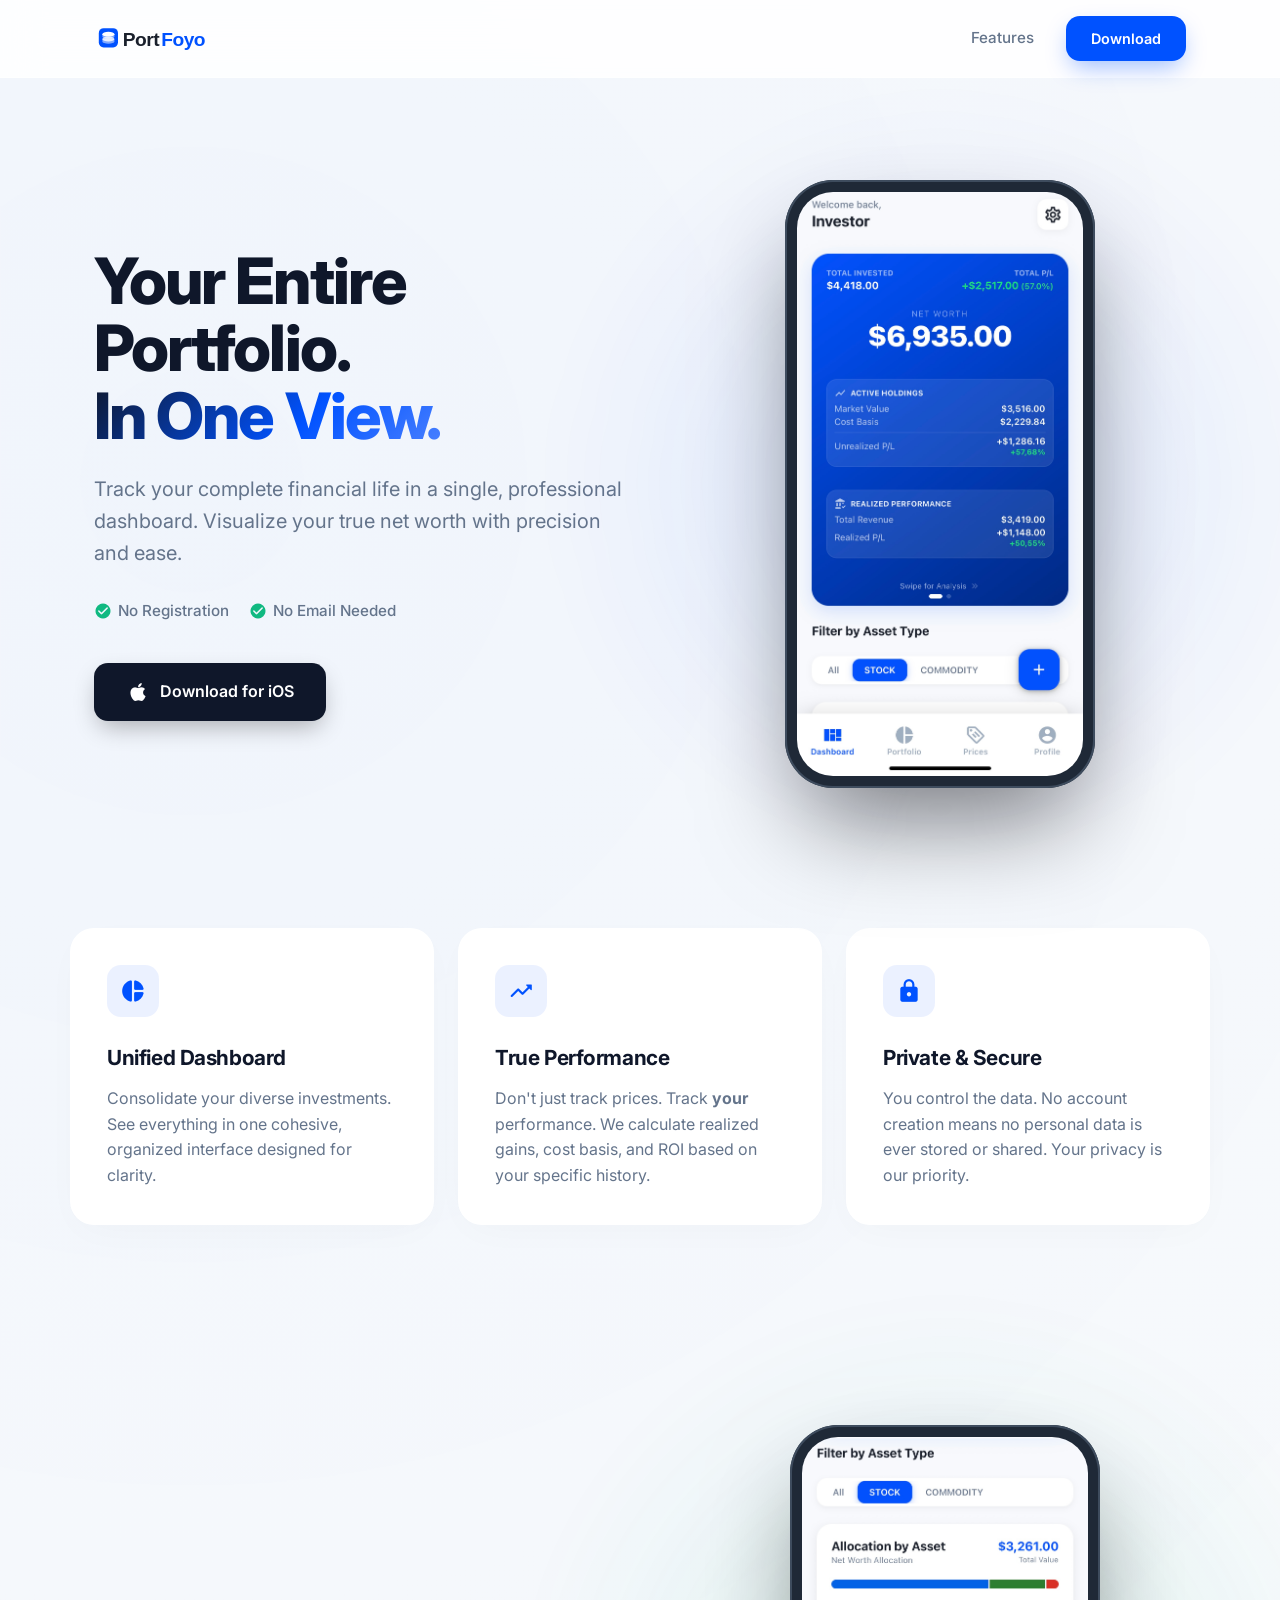
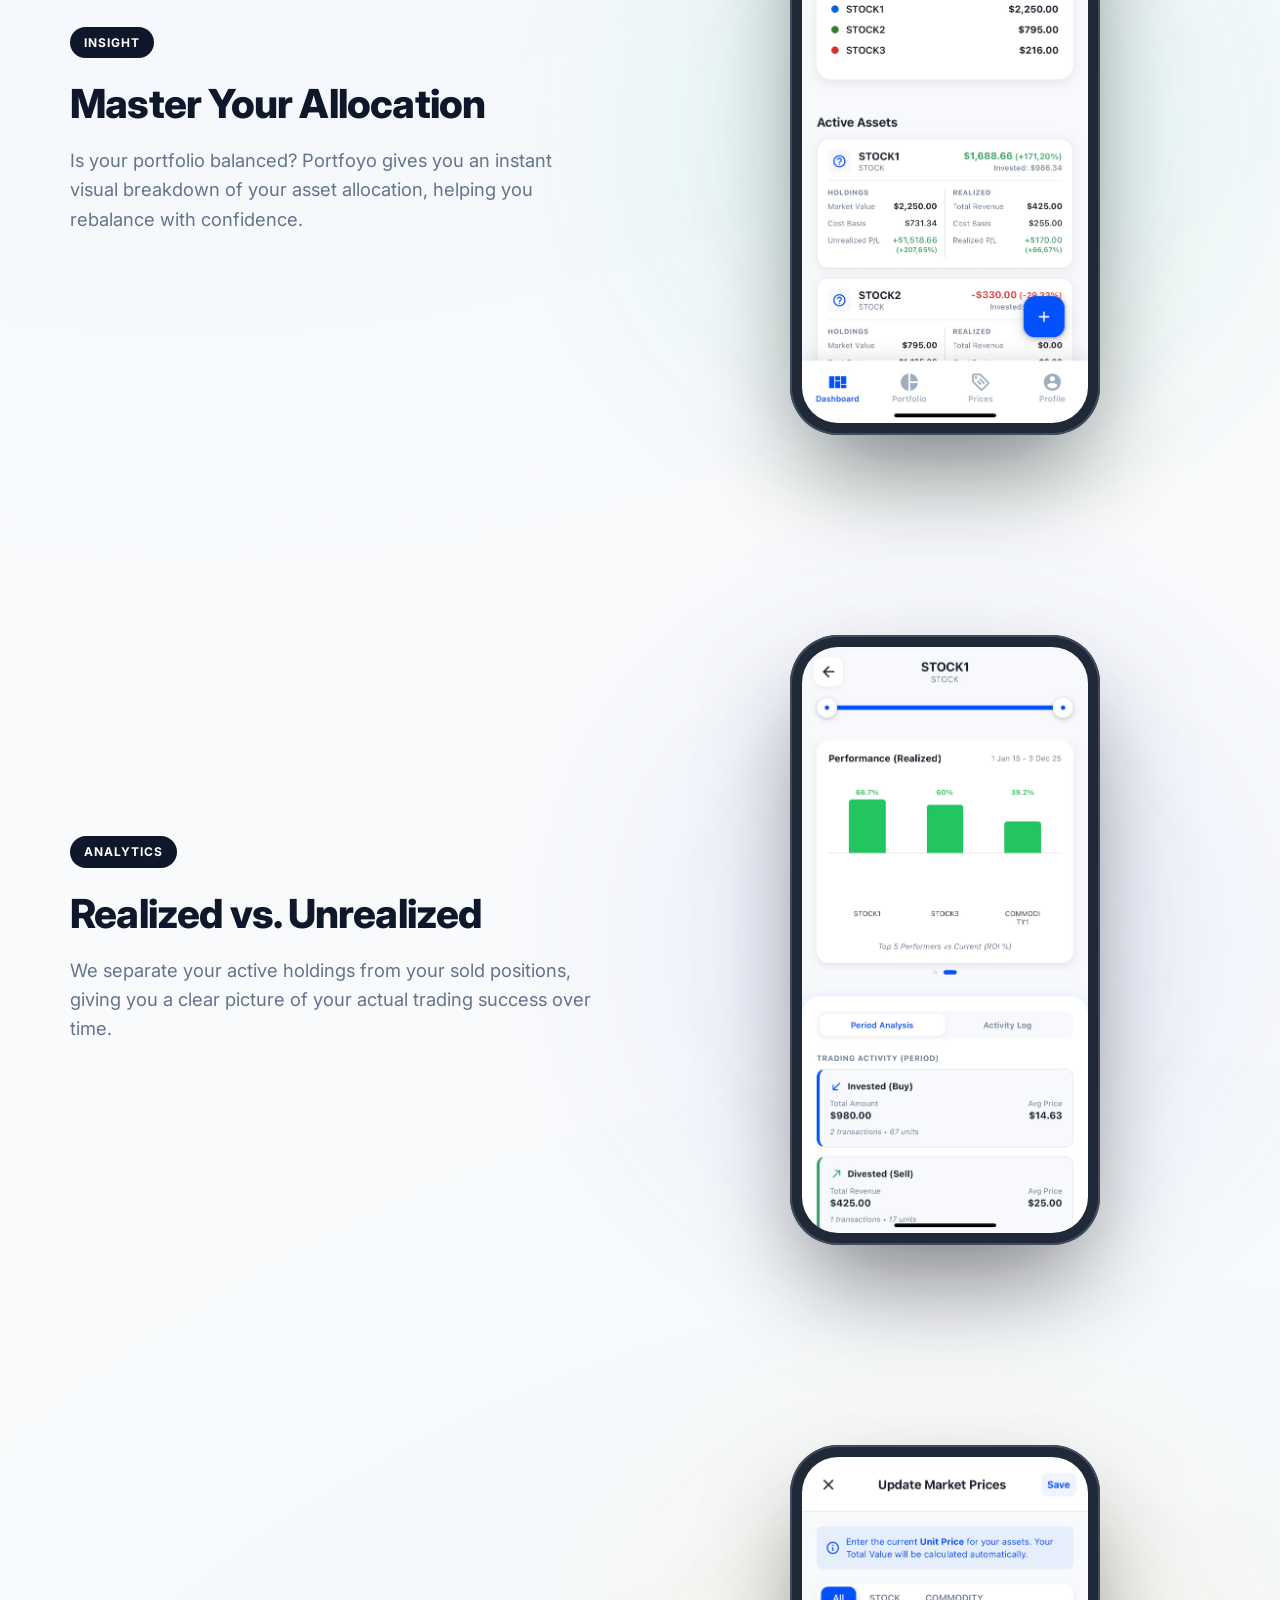
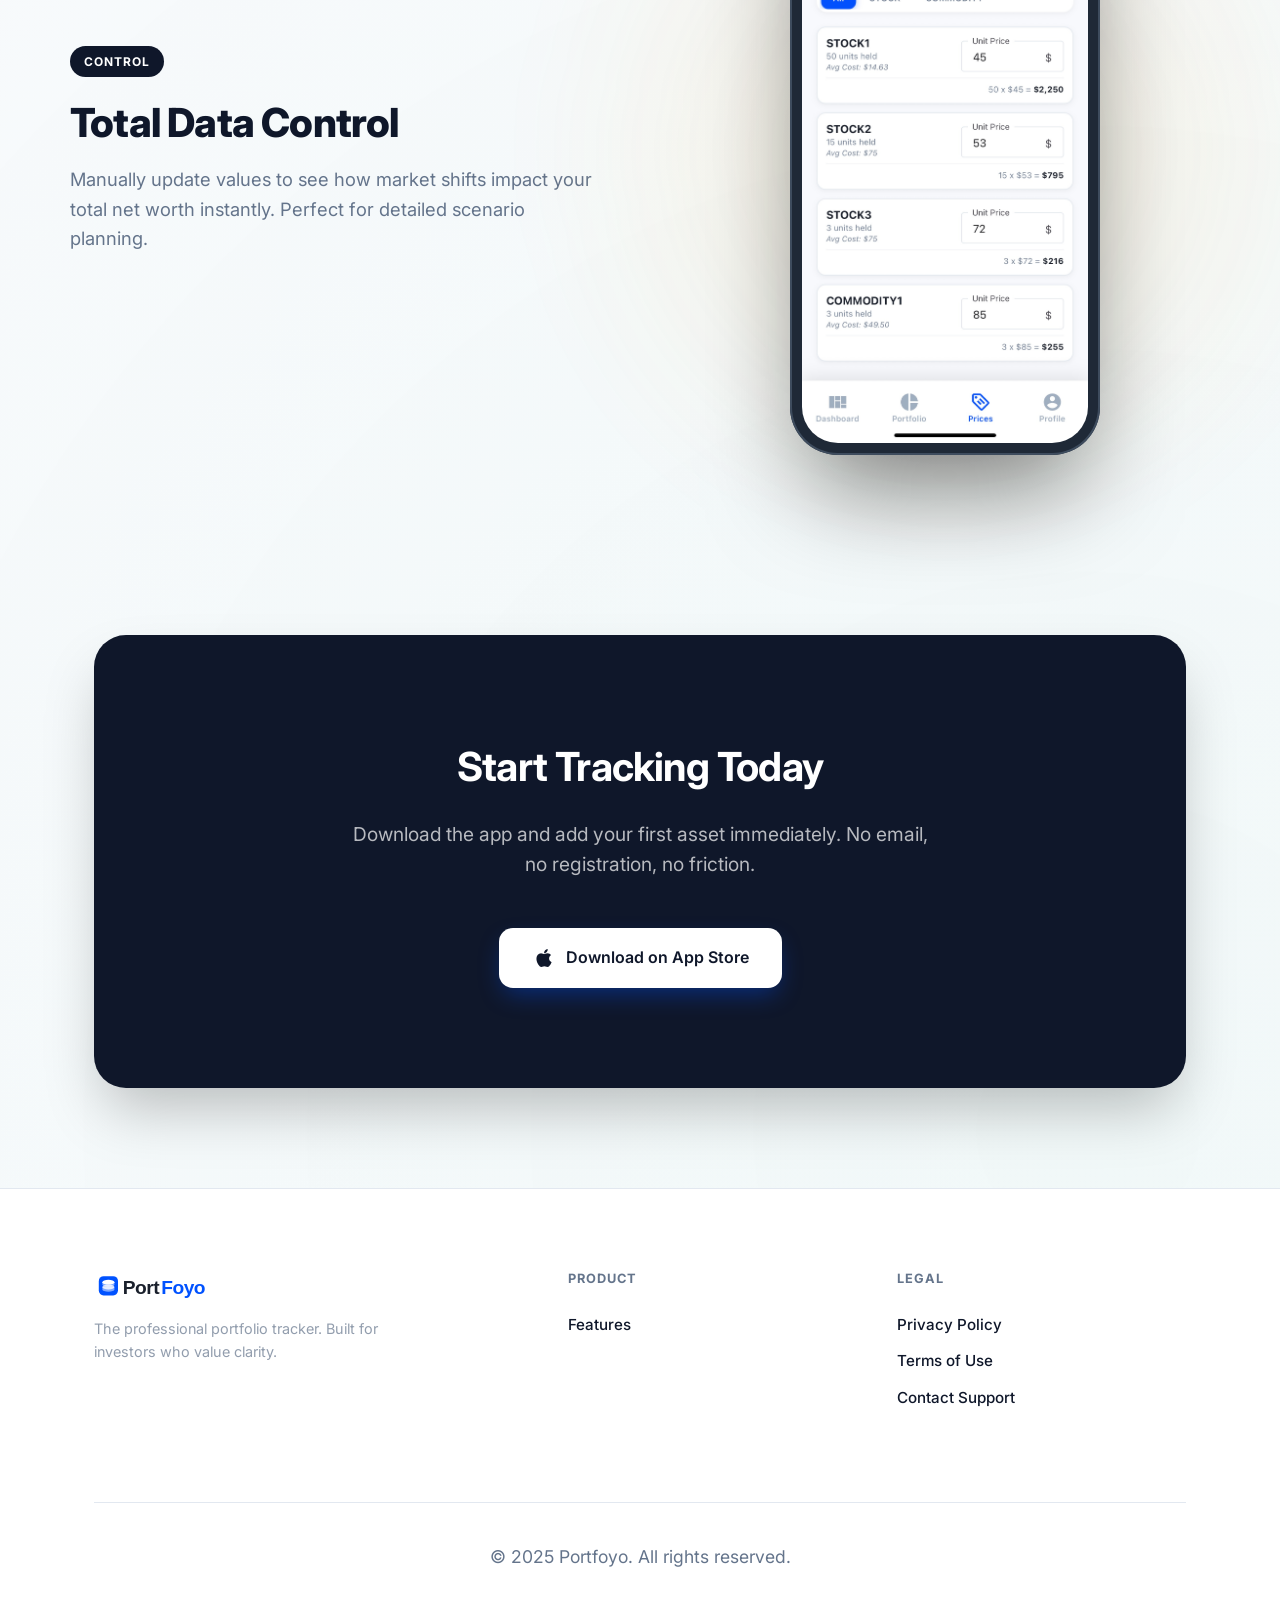
==== index.html @ 6d6cb45c "name changed" ====
<!DOCTYPE html>
<html lang="en">
<head>
    <meta charset="UTF-8">
    <meta name="viewport" content="width=device-width, initial-scale=1.0">
    <title>Portfoyo - Professional Portfolio Tracker</title>
    <meta name="description" content="Track your net worth, realized gains, and asset allocation. The professional manual tracker for investors who want total control.">
    
    <meta property="og:title" content="Portfoyo" />
    <meta property="og:image" content="assets/dashboard.jpg" />
    <link rel="icon" type="image/png" href="assets/favicon.png">

    <link rel="preconnect" href="https://fonts.googleapis.com">
    <link rel="preconnect" href="https://fonts.gstatic.com" crossorigin>
    <link href="https://fonts.googleapis.com/css2?family=Inter:wght@400;500;600;700;800&display=swap" rel="stylesheet">
    <link href="https://fonts.googleapis.com/icon?family=Material+Icons+Round" rel="stylesheet">

    <link href="https://unpkg.com/aos@2.3.1/dist/aos.css" rel="stylesheet">

    <style>
        :root {
            --primary: #0052FF;
            --primary-light: #4c82ff;
            --primary-dark: #003BB5;
            --bg: #F8FAFC;
            --text: #0F172A;
            --text-light: #64748B;
            --border: #E2E8F0;
            --bezel: #1F2937;
            --glass: rgba(255, 255, 255, 0.7);
        }

        * { margin: 0; padding: 0; box-sizing: border-box; }
        html { scroll-behavior: smooth; }
        
        body {
            font-family: 'Inter', sans-serif;
            background-color: var(--bg);
            background-image: 
                radial-gradient(circle at 15% 10%, rgba(0, 82, 255, 0.03) 0%, transparent 40%),
                radial-gradient(circle at 85% 90%, rgba(16, 185, 129, 0.03) 0%, transparent 40%);
            color: var(--text);
            line-height: 1.6;
            overflow-x: hidden;
            -webkit-font-smoothing: antialiased;
        }

        h1, h2, h3 { letter-spacing: -0.02em; color: var(--text); }
        p { color: var(--text-light); font-size: 1.1rem; }

        .container { max-width: 1140px; margin: 0 auto; padding: 0 24px; position: relative; }
        .section-padding { padding: 100px 0; }
        
        /* --- Buttons --- */
        .btn {
            display: inline-flex; align-items: center; justify-content: center; gap: 10px;
            padding: 16px 32px; border-radius: 14px;
            font-weight: 600; font-size: 1rem; text-decoration: none;
            transition: all 0.3s cubic-bezier(0.4, 0, 0.2, 1);
        }
        .btn-primary {
            background-color: var(--primary); color: white;
            box-shadow: 0 10px 25px -5px rgba(0, 82, 255, 0.4);
            border: 1px solid transparent;
        }
        .btn-primary:hover {
            transform: translateY(-2px);
            background-color: var(--primary-dark);
            box-shadow: 0 20px 30px -10px rgba(0, 82, 255, 0.5);
        }
        .btn-black {
            background-color: var(--text); color: white;
            box-shadow: 0 10px 25px -5px rgba(0, 0, 0, 0.3);
        }
        .btn-black:hover { transform: translateY(-2px); box-shadow: 0 20px 30px -10px rgba(0, 0, 0, 0.4); }

        /* --- Navbar --- */
        nav {
            position: fixed; top: 0; left: 0; right: 0; z-index: 1000;
            background: rgba(255, 255, 255, 0.85);
            backdrop-filter: blur(20px); -webkit-backdrop-filter: blur(20px);
            border-bottom: 1px solid rgba(255,255,255,0.5);
            padding: 16px 0;
        }
        nav .container { display: flex; justify-content: space-between; align-items: center; }
        .logo img { height: 36px; width: auto; display: block; }
        .nav-links { display: none; gap: 32px; align-items: center; }
        @media(min-width: 768px) { .nav-links { display: flex; } }
        .nav-link { color: var(--text-light); text-decoration: none; font-weight: 500; font-size: 0.95rem; transition: color 0.2s; }
        .nav-link:hover { color: var(--primary); }

        /* --- Hero Section --- */
        .hero {
            padding-top: 180px; padding-bottom: 100px;
            display: grid; grid-template-columns: 1fr; gap: 60px;
            align-items: center;
        }
        @media(min-width: 960px) { .hero { grid-template-columns: 1.1fr 1fr; text-align: left; } }

        h1 {
            font-size: clamp(3rem, 5vw, 4.5rem);
            line-height: 1.05; font-weight: 800; margin-bottom: 24px; letter-spacing: -0.03em;
        }
        .gradient-text {
            background: linear-gradient(135deg, var(--text) 0%, var(--primary) 60%, var(--primary-light) 100%);
            -webkit-background-clip: text; -webkit-text-fill-color: transparent;
        }
        .hero p { font-size: 1.25rem; margin-bottom: 30px; max-width: 540px; line-height: 1.6; color: var(--text-light); }
        @media(max-width: 959px) { .hero p { margin: 0 auto 30px; } .hero { text-align: center; } }

        /* Privacy Badge in Hero */
        .hero-privacy {
            display: flex; gap: 20px; align-items: center; margin-bottom: 40px;
            font-weight: 500; color: var(--text-light); font-size: 0.95rem;
        }
        .hero-privacy span { display: flex; align-items: center; gap: 6px; }
        .hero-privacy i { font-size: 18px; color: #10B981; } /* Green check */
        @media(max-width: 959px) { .hero-privacy { justify-content: center; } }


        /* --- Phone Frame & Blob --- */
        .phone-container { position: relative; z-index: 10; display: flex; justify-content: center; }
        .device-frame {
            position: relative; z-index: 20;
            background: var(--bezel);
            border-radius: 48px; padding: 12px;
            box-shadow: 
                0 0 0 2px #3e4c5e inset,
                0 50px 100px -20px rgba(0,0,0,0.5);
            max-width: 310px; width: 100%;
            transition: transform 0.5s cubic-bezier(0.25, 0.46, 0.45, 0.94);
        }
        .device-frame:hover { transform: translateY(-10px) scale(1.02); }
        .device-screen { display: block; width: 100%; height: auto; border-radius: 36px; overflow: hidden; background: white; }
        
        .blob {
            position: absolute; top: 50%; left: 50%; transform: translate(-50%, -50%);
            width: 150%; height: 150%; z-index: 1;
            background: radial-gradient(circle at center, rgba(0, 82, 255, 0.15) 0%, rgba(0,0,0,0) 65%);
            border-radius: 50%; filter: blur(60px);
            opacity: 0.8;
            animation: pulse 8s infinite ease-in-out;
        }

        @keyframes pulse {
            0% { transform: translate(-50%, -50%) scale(1); opacity: 0.8; }
            50% { transform: translate(-50%, -50%) scale(1.1); opacity: 0.6; }
            100% { transform: translate(-50%, -50%) scale(1); opacity: 0.8; }
        }

        /* --- Value Props Grid --- */
        .value-grid {
            display: grid; grid-template-columns: repeat(auto-fit, minmax(300px, 1fr));
            gap: 24px; margin-top: 40px;
        }
        .value-card {
            background: white; padding: 36px; border-radius: 24px;
            box-shadow: 0 10px 40px -10px rgba(0,0,0,0.03); 
            border: 1px solid rgba(255,255,255,0.8);
            text-align: left; transition: all 0.3s ease;
        }
        .value-card:hover { 
            transform: translateY(-8px); 
            box-shadow: 0 20px 50px -12px rgba(0,0,0,0.08); 
            border-color: rgba(0, 82, 255, 0.1);
        }
        
        .icon-box {
            width: 52px; height: 52px; background: rgba(0, 82, 255, 0.08); color: var(--primary);
            border-radius: 14px; display: flex; align-items: center; justify-content: center;
            margin-bottom: 24px;
        }
        .value-card h3 { font-size: 1.3rem; font-weight: 700; margin-bottom: 12px; }
        .value-card p { font-size: 1rem; color: var(--text-light); line-height: 1.6; }

        /* --- Features Sections --- */
        .feature-block { display: grid; grid-template-columns: 1fr; gap: 80px; align-items: center; }
        @media(min-width: 960px) { 
            .feature-block { grid-template-columns: 1fr 1fr; }
            .feature-block.reverse { direction: rtl; } 
            .feature-block.reverse .content-side { direction: ltr; }
        }
        .tag {
            display: inline-block; background: var(--text); color: white;
            padding: 6px 14px; border-radius: 30px; font-weight: 700; font-size: 0.75rem;
            text-transform: uppercase; letter-spacing: 1px; margin-bottom: 24px;
        }
        .feature-block h2 { font-size: 2.5rem; font-weight: 800; margin-bottom: 20px; line-height: 1.1; }
        .feature-block p { font-size: 1.15rem; color: var(--text-light); }

        /* --- CTA Section --- */
        .cta-section {
            background: var(--text); color: white; border-radius: 32px;
            padding: 100px 30px; text-align: center; margin: 80px auto 0;
            position: relative; overflow: hidden;
            box-shadow: 0 30px 60px -12px rgba(0,0,0,0.25);
        }
        .cta-section h2 { color: white; margin-bottom: 20px; font-size: 2.5rem; }
        .cta-section p { color: rgba(255,255,255,0.7); max-width: 600px; margin: 0 auto 48px; font-size: 1.2rem; }

        /* --- Footer --- */
        footer { border-top: 1px solid var(--border); padding: 80px 0 40px; margin-top: 100px; background: white; }
        .footer-logo { margin-bottom: 24px; display: inline-block; }
        .footer-grid { display: grid; grid-template-columns: 1.5fr 1fr 1fr; gap: 40px; }
        @media(max-width: 768px) { .footer-grid { grid-template-columns: 1fr; gap: 30px; } }
        
        .footer-col h4 { font-size: 0.8rem; text-transform: uppercase; color: var(--text-light); letter-spacing: 1px; margin-bottom: 24px; font-weight: 700; }
        .footer-col a { display: block; color: var(--text); text-decoration: none; margin-bottom: 12px; font-weight: 500; transition: color 0.2s; font-size: 0.95rem; }
        .footer-col a:hover { color: var(--primary); }
        .bottom-bar { margin-top: 80px; padding-top: 40px; border-top: 1px solid var(--border); text-align: center; font-size: 0.85rem; color: var(--text-light); }

    </style>
</head>
<body>

    <nav>
        <div class="container">
            <a href="#" class="logo">
                <img src="assets/logo-header.svg" alt="Portfoyo">
            </a>
            <div class="nav-links">
                <a href="#features" class="nav-link">Features</a>
                <a href="#download" class="btn btn-primary" style="padding: 10px 24px; font-size: 0.9rem;">Download</a>
            </div>
        </div>
    </nav>

    <header class="container hero">
        <div data-aos="fade-up" data-aos-duration="1000">
            <h1>Your Entire Portfolio. <br> <span class="gradient-text">In One View.</span></h1>
            <p>Track your complete financial life in a single, professional dashboard. Visualize your true net worth with precision and ease.</p>
            
            <div class="hero-privacy">
                <span><i class="material-icons-round">check_circle</i> No Registration</span>
                <span><i class="material-icons-round">check_circle</i> No Email Needed</span>
            </div>

            <div style="display: flex; gap: 16px; flex-wrap: wrap; justify-content: inherit;">
                <a href="#" class="btn btn-black">
                    <span class="material-icons-round">apple</span>
                    Download for iOS
                </a>
            </div>
        </div>
        
        <div class="phone-container" data-aos="fade-left" data-aos-duration="1200" data-aos-delay="200">
            <div class="blob"></div>
            <div class="device-frame">
                <img src="assets/dashboard.jpg" alt="Portfoyo Dashboard" class="device-screen">
            </div>
        </div>
    </header>

    <section class="container section-padding" style="padding-top: 0;">
        <div class="value-grid">
            <div class="value-card" data-aos="fade-up" data-aos-delay="0">
                <div class="icon-box"><span class="material-icons-round" style="font-size: 26px;">pie_chart</span></div>
                <h3>Unified Dashboard</h3>
                <p>Consolidate your diverse investments. See everything in one cohesive, organized interface designed for clarity.</p>
            </div>
            <div class="value-card" data-aos="fade-up" data-aos-delay="100">
                <div class="icon-box"><span class="material-icons-round" style="font-size: 26px;">trending_up</span></div>
                <h3>True Performance</h3>
                <p>Don't just track prices. Track <strong>your</strong> performance. We calculate realized gains, cost basis, and ROI based on your specific history.</p>
            </div>
            <div class="value-card" data-aos="fade-up" data-aos-delay="200">
                <div class="icon-box"><span class="material-icons-round" style="font-size: 26px;">lock</span></div>
                <h3>Private & Secure</h3>
                <p>You control the data. No account creation means no personal data is ever stored or shared. Your privacy is our priority.</p>
            </div>
        </div>
    </section>

    <section id="features" class="container section-padding feature-block reverse">
        <div class="phone-container" data-aos="zoom-in" data-aos-duration="1000">
            <div class="blob" style="background: radial-gradient(circle at center, rgba(16, 185, 129, 0.15) 0%, rgba(0,0,0,0) 70%);"></div>
            <div class="device-frame">
                <img src="assets/allocation.jpg" alt="Asset Allocation" class="device-screen">
            </div>
        </div>
        <div class="content-side" data-aos="fade-right" data-aos-duration="1000">
            <span class="tag">Insight</span>
            <h2>Master Your Allocation</h2>
            <p>Is your portfolio balanced? Portfoyo gives you an instant visual breakdown of your asset allocation, helping you rebalance with confidence.</p>
        </div>
    </section>

    <section class="container section-padding feature-block">
        <div class="content-side" data-aos="fade-right" data-aos-duration="1000">
            <span class="tag">Analytics</span>
            <h2>Realized vs. Unrealized</h2>
            <p>We separate your active holdings from your sold positions, giving you a clear picture of your actual trading success over time.</p>
        </div>
        <div class="phone-container" data-aos="zoom-in" data-aos-duration="1000">
            <div class="blob" style="background: radial-gradient(circle at center, rgba(99, 102, 241, 0.15) 0%, rgba(0,0,0,0) 70%);"></div>
            <div class="device-frame">
                <img src="assets/performance.jpg" alt="Performance Metrics" class="device-screen">
            </div>
        </div>
    </section>

    <section class="container section-padding feature-block reverse">
        <div class="phone-container" data-aos="zoom-in" data-aos-duration="1000">
            <div class="blob" style="background: radial-gradient(circle at center, rgba(245, 158, 11, 0.15) 0%, rgba(0,0,0,0) 70%);"></div>
            <div class="device-frame">
                <img src="assets/prices.jpg" alt="Manual Pricing" class="device-screen">
            </div>
        </div>
        <div class="content-side" data-aos="fade-right" data-aos-duration="1000">
            <span class="tag">Control</span>
            <h2>Total Data Control</h2>
            <p>Manually update values to see how market shifts impact your total net worth instantly. Perfect for detailed scenario planning.</p>
        </div>
    </section>

    <div class="container" id="download">
        <div class="cta-section">
            <h2>Start Tracking Today</h2>
            <p>Download the app and add your first asset immediately. No email, no registration, no friction.</p>
            <a href="#" class="btn btn-primary" style="background: white; color: var(--text);">
                <span class="material-icons-round">apple</span>
                Download on App Store
            </a>
        </div>
    </div>

    <footer>
        <div class="container">
            <div class="footer-grid">
                <div class="footer-col" style="max-width: 300px;">
                    <a href="#" class="logo footer-logo">
                        <img src="assets/logo-header.svg" alt="Portfoyo">
                    </a>
                    <p style="font-size: 0.9rem; opacity: 0.7;">The professional portfolio tracker. Built for investors who value clarity.</p>
                </div>
                <div class="footer-col">
                    <h4>Product</h4>
                    <a href="#features">Features</a>
                </div>
                <div class="footer-col">
                    <h4>Legal</h4>
                    <a href="privacy.html">Privacy Policy</a>
                    <a href="terms.html">Terms of Use</a>
                    <a href="mailto:support@portfoyo.app">Contact Support</a>
                </div>
            </div>
            <div class="bottom-bar">
                <p>&copy; 2025 Portfoyo. All rights reserved.</p>
            </div>
        </div>
    </footer>

    <script src="https://unpkg.com/aos@2.3.1/dist/aos.js"></script>
    <script>
        AOS.init({ once: true, offset: 50, duration: 800 });
    </script>
</body>
</html>
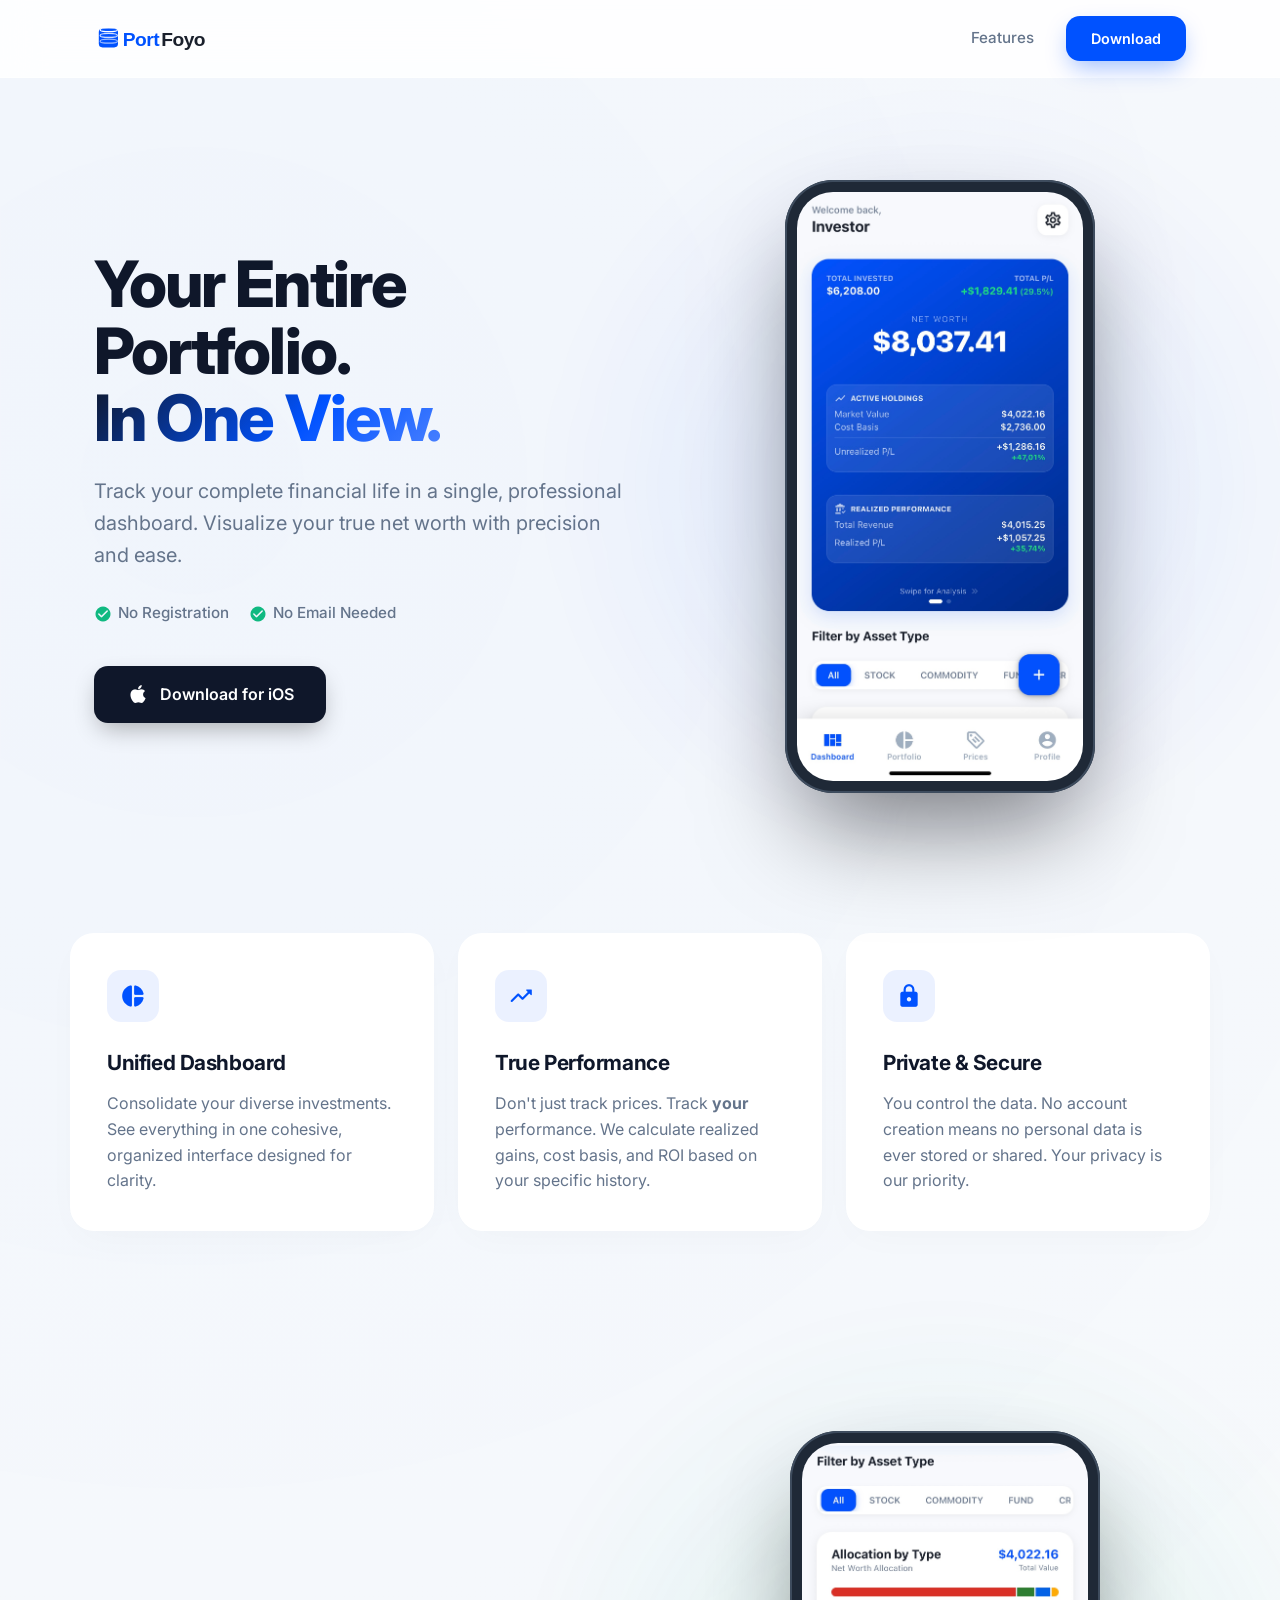
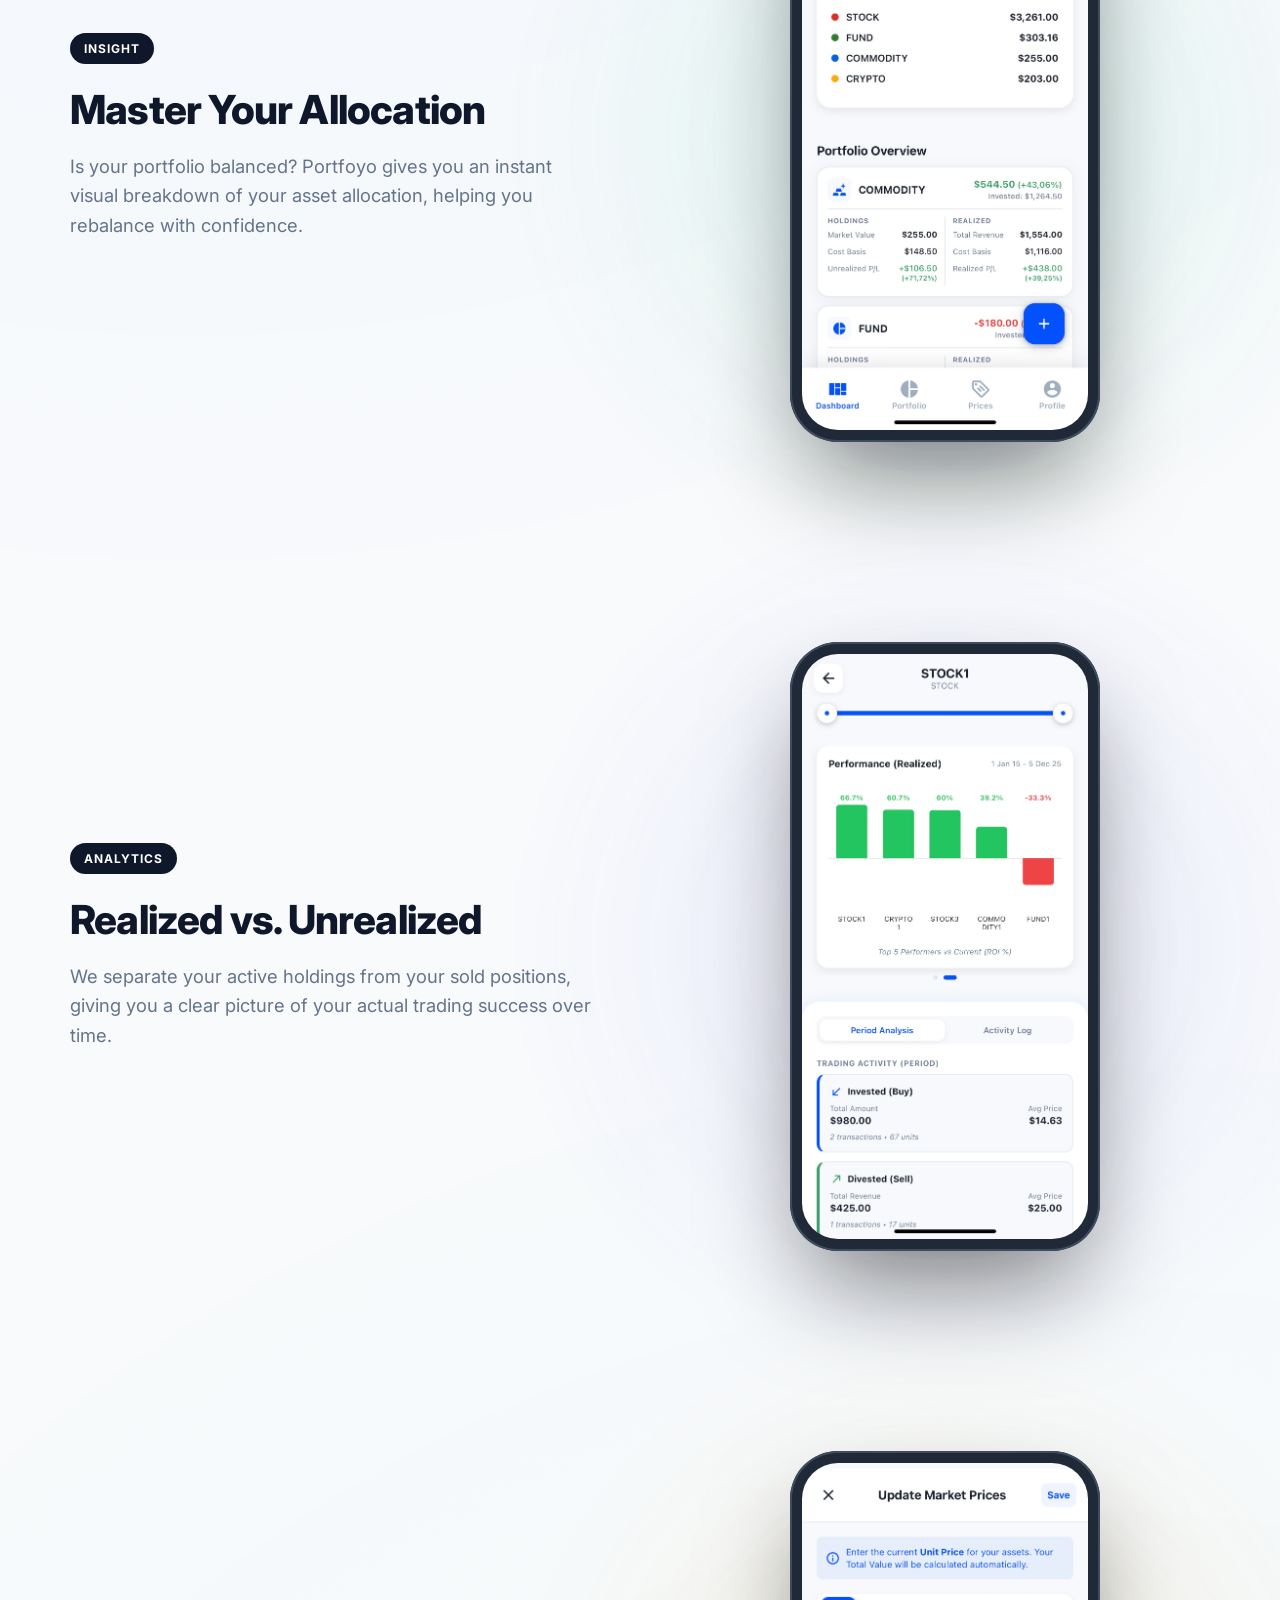
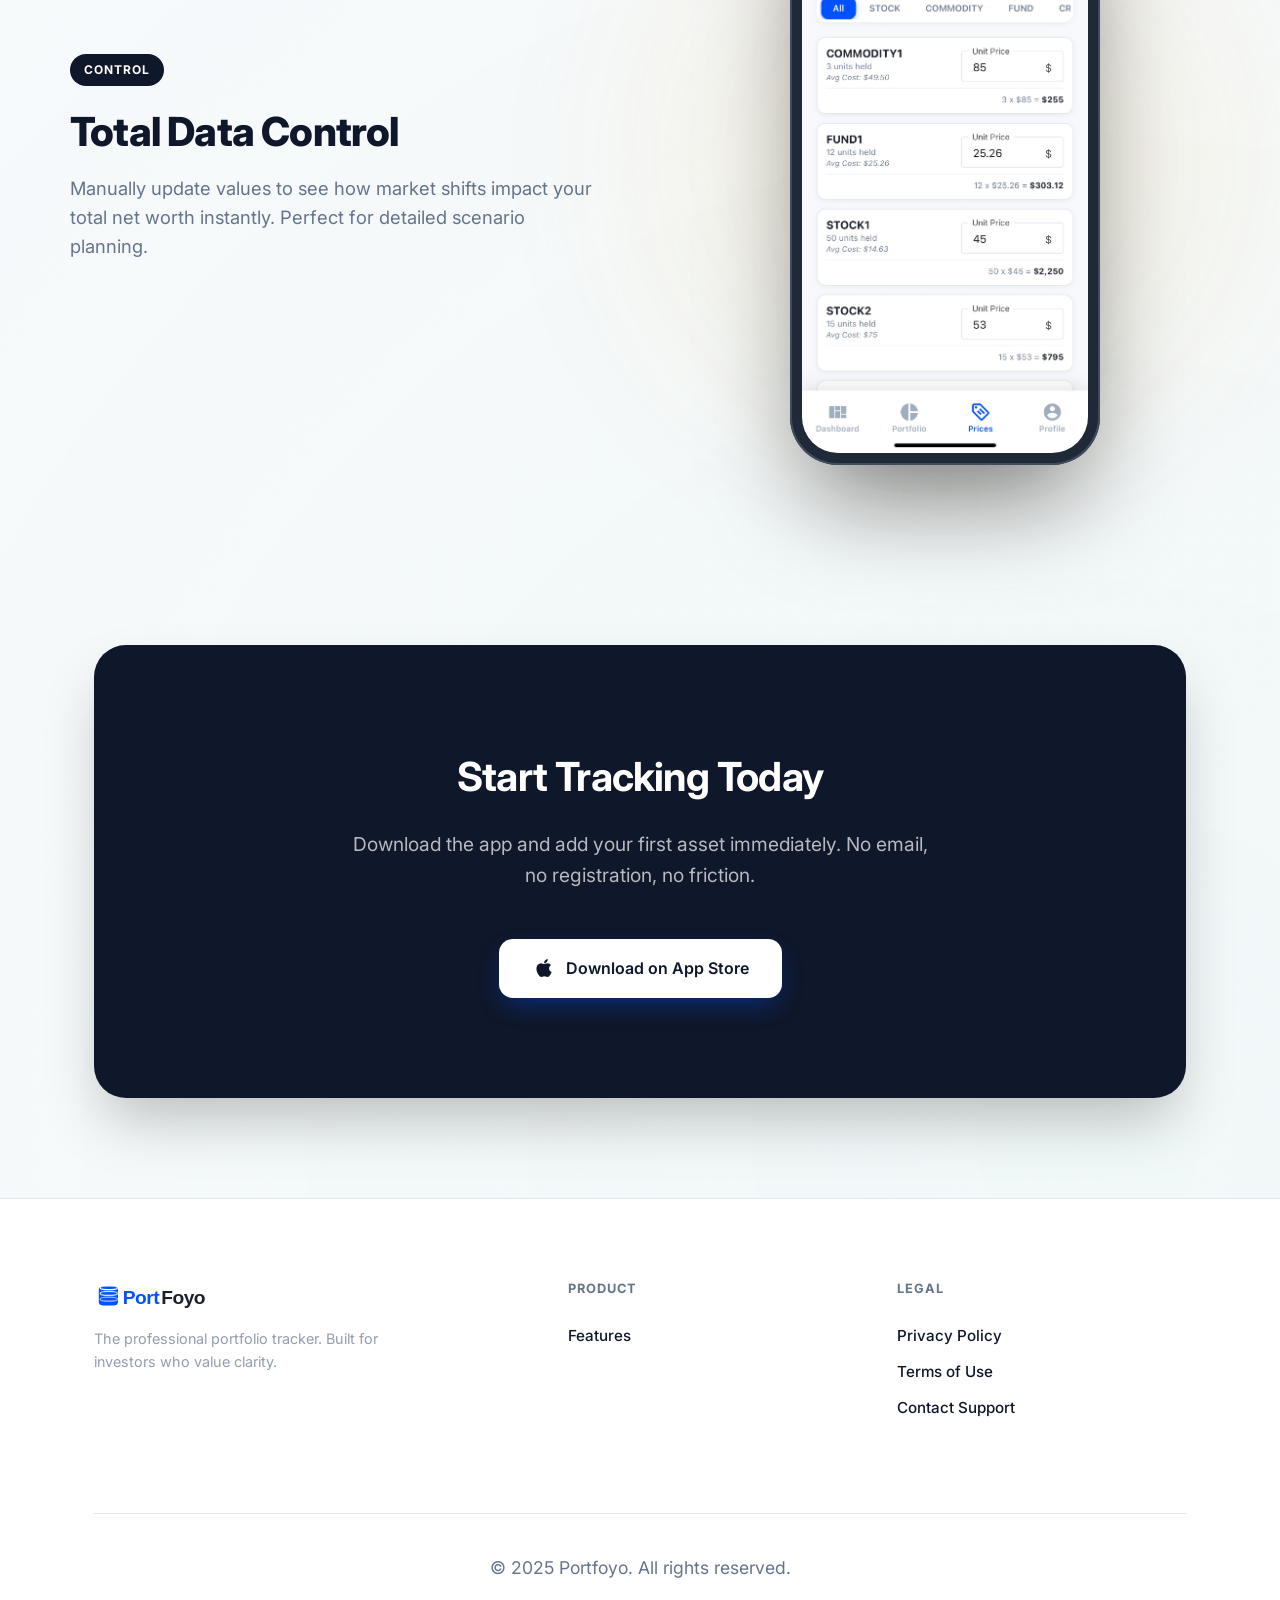
==== commit 958211e1: "links added after live on apstore" ====
--- a/index.html
+++ b/index.html
@@ -156,7 +156,7 @@
         .value-card {
             background: white; padding: 36px; border-radius: 24px;
             box-shadow: 0 10px 40px -10px rgba(0,0,0,0.03); 
-            border: 1px solid rgba(255,255,255,0.8);
+            border: 1px solid rgba(255, 255, 255, 0.8);
             text-align: left; transition: all 0.3s ease;
         }
         .value-card:hover { 
@@ -201,6 +201,7 @@
         /* --- Footer --- */
         footer { border-top: 1px solid var(--border); padding: 80px 0 40px; margin-top: 100px; background: white; }
         .footer-logo { margin-bottom: 24px; display: inline-block; }
+        .footer-logo img { height: 36px; width: auto; }
         .footer-grid { display: grid; grid-template-columns: 1.5fr 1fr 1fr; gap: 40px; }
         @media(max-width: 768px) { .footer-grid { grid-template-columns: 1fr; gap: 30px; } }
         
@@ -215,12 +216,12 @@
 
     <nav>
         <div class="container">
-            <a href="#" class="logo">
+            <a href="index.html" class="logo">
                 <img src="assets/logo-header.svg" alt="Portfoyo">
             </a>
             <div class="nav-links">
                 <a href="#features" class="nav-link">Features</a>
-                <a href="#download" class="btn btn-primary" style="padding: 10px 24px; font-size: 0.9rem;">Download</a>
+                <a href="https://apps.apple.com/tr/app/portfoyo-investment-tracker/id6756410602" class="btn btn-primary" style="padding: 10px 24px; font-size: 0.9rem;">Download</a>
             </div>
         </div>
     </nav>
@@ -236,7 +237,7 @@
             </div>
 
             <div style="display: flex; gap: 16px; flex-wrap: wrap; justify-content: inherit;">
-                <a href="#" class="btn btn-black">
+                <a href="https://apps.apple.com/tr/app/portfoyo-investment-tracker/id6756410602" class="btn btn-black">
                     <span class="material-icons-round">apple</span>
                     Download for iOS
                 </a>
@@ -317,7 +318,7 @@
         <div class="cta-section">
             <h2>Start Tracking Today</h2>
             <p>Download the app and add your first asset immediately. No email, no registration, no friction.</p>
-            <a href="#" class="btn btn-primary" style="background: white; color: var(--text);">
+            <a href="https://apps.apple.com/tr/app/portfoyo-investment-tracker/id6756410602" class="btn btn-primary" style="background: white; color: var(--text);">
                 <span class="material-icons-round">apple</span>
                 Download on App Store
             </a>
@@ -328,7 +329,7 @@
         <div class="container">
             <div class="footer-grid">
                 <div class="footer-col" style="max-width: 300px;">
-                    <a href="#" class="logo footer-logo">
+                    <a href="index.html" class="logo footer-logo">
                         <img src="assets/logo-header.svg" alt="Portfoyo">
                     </a>
                     <p style="font-size: 0.9rem; opacity: 0.7;">The professional portfolio tracker. Built for investors who value clarity.</p>
@@ -341,7 +342,7 @@
                     <h4>Legal</h4>
                     <a href="privacy.html">Privacy Policy</a>
                     <a href="terms.html">Terms of Use</a>
-                    <a href="mailto:support@portfoyo.app">Contact Support</a>
+                    <a href="mailto:portfoyo.app@outlook.com">Contact Support</a>
                 </div>
             </div>
             <div class="bottom-bar">
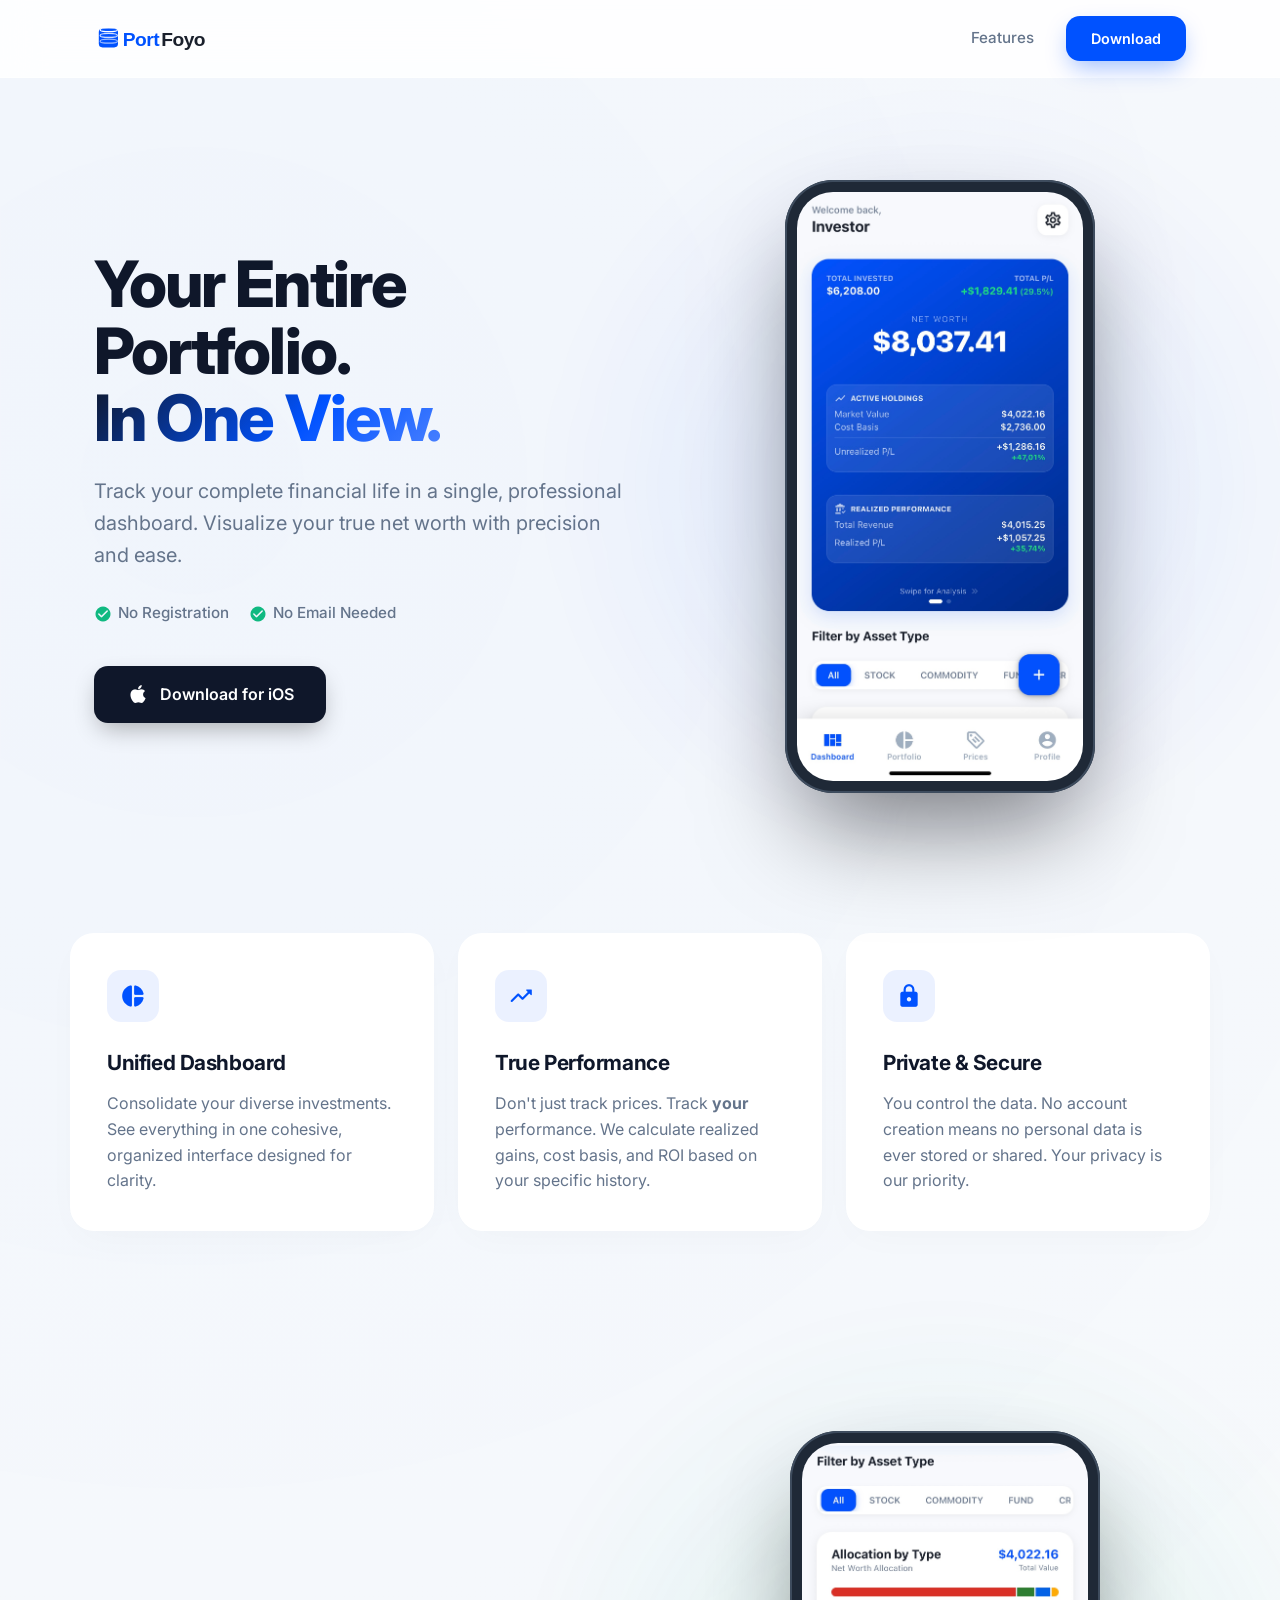
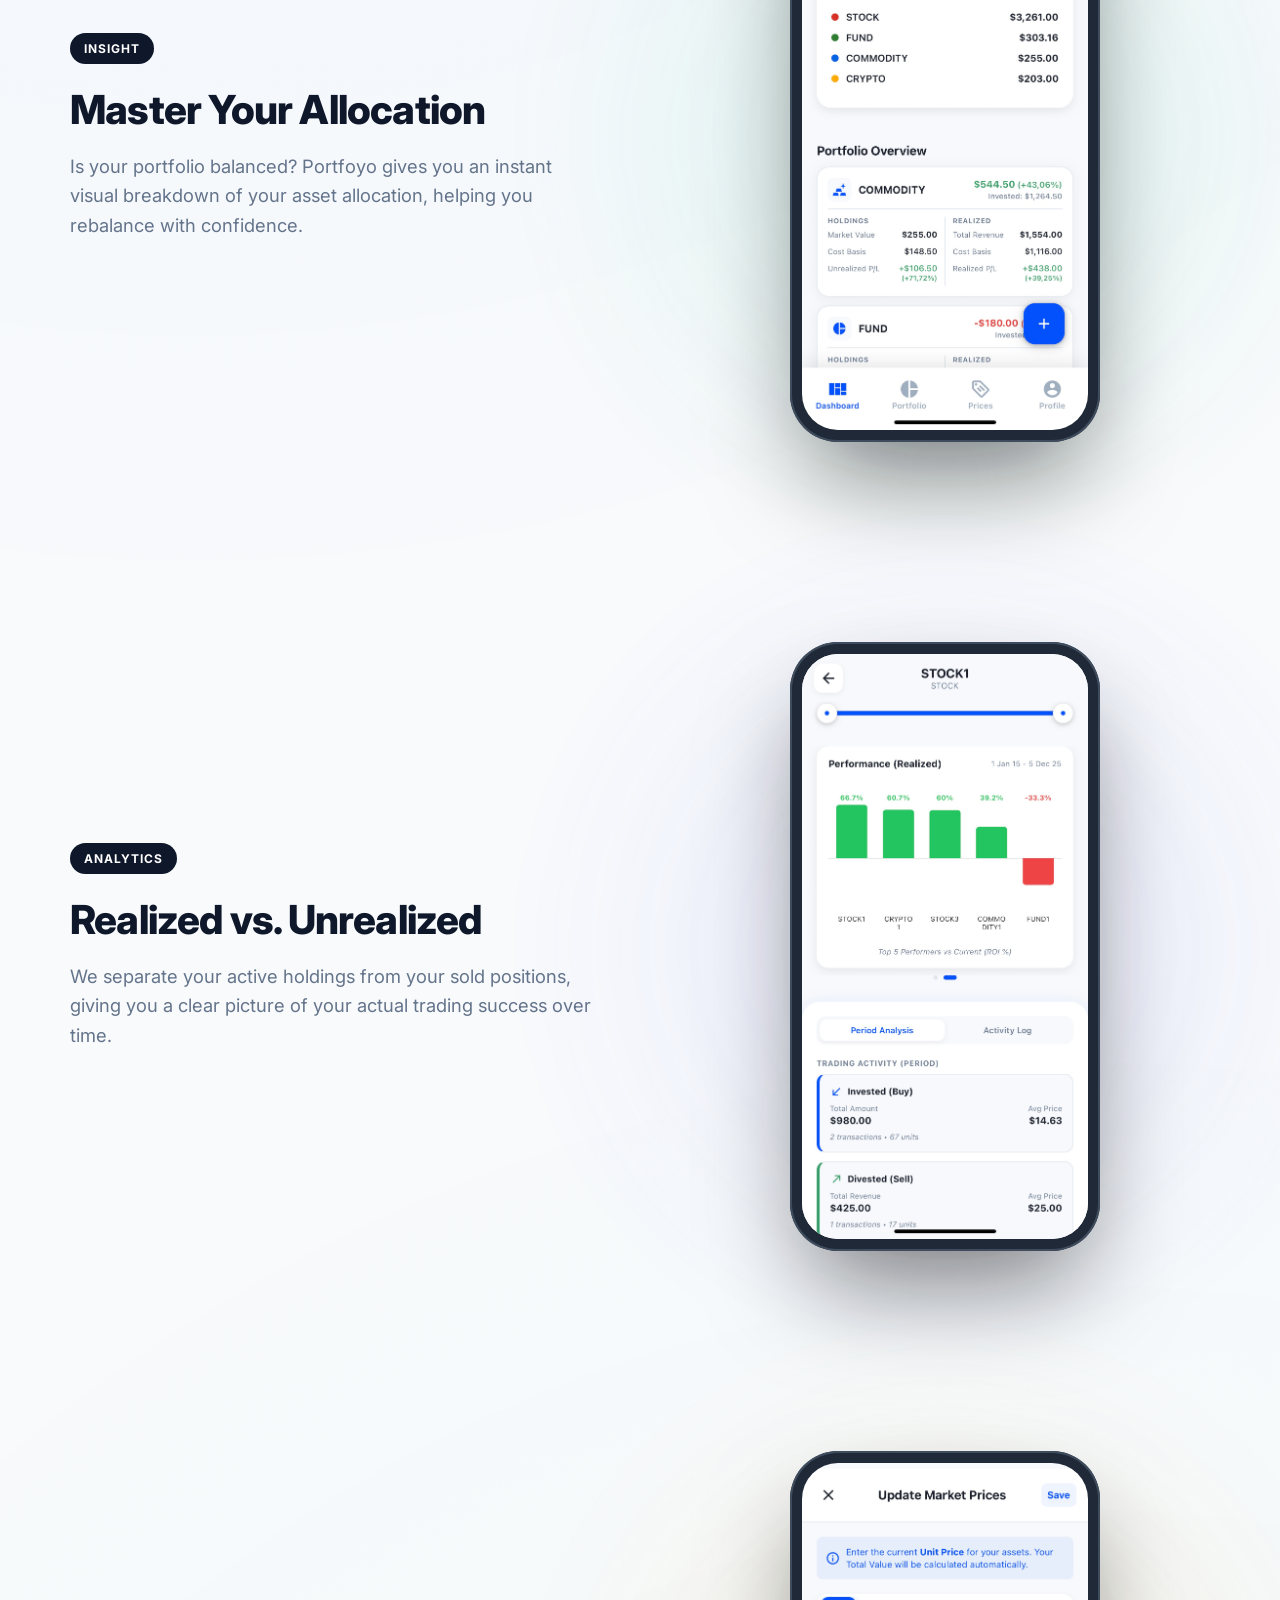
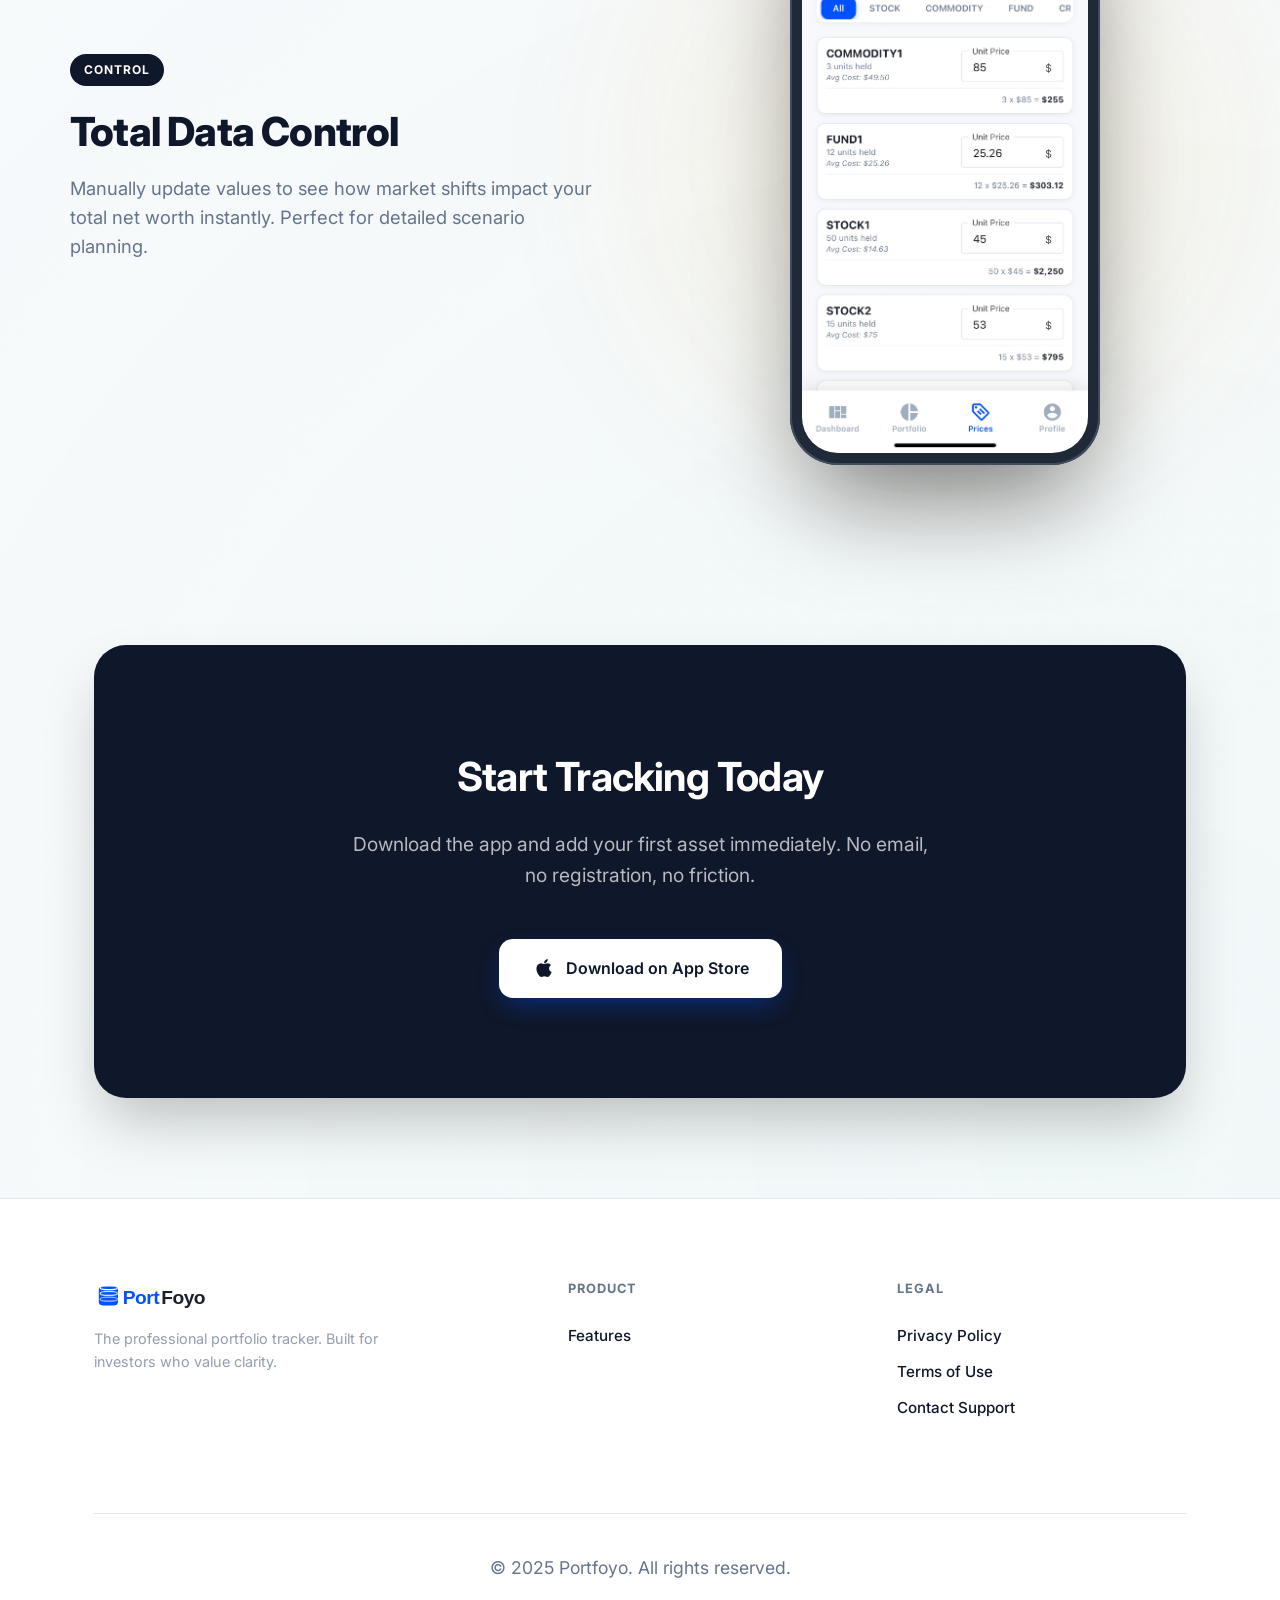
==== commit 9fb290b5: "appstore link updated" ====
--- a/index.html
+++ b/index.html
@@ -221,7 +221,7 @@
             </a>
             <div class="nav-links">
                 <a href="#features" class="nav-link">Features</a>
-                <a href="https://apps.apple.com/tr/app/portfoyo-investment-tracker/id6756410602" class="btn btn-primary" style="padding: 10px 24px; font-size: 0.9rem;">Download</a>
+                <a href="https://apps.apple.com/app/portfoyo-investment-tracker/id6756410602" class="btn btn-primary" style="padding: 10px 24px; font-size: 0.9rem;">Download</a>
             </div>
         </div>
     </nav>
@@ -237,7 +237,7 @@
             </div>
 
             <div style="display: flex; gap: 16px; flex-wrap: wrap; justify-content: inherit;">
-                <a href="https://apps.apple.com/tr/app/portfoyo-investment-tracker/id6756410602" class="btn btn-black">
+                <a href="https://apps.apple.com/app/portfoyo-investment-tracker/id6756410602" class="btn btn-black">
                     <span class="material-icons-round">apple</span>
                     Download for iOS
                 </a>
@@ -318,7 +318,7 @@
         <div class="cta-section">
             <h2>Start Tracking Today</h2>
             <p>Download the app and add your first asset immediately. No email, no registration, no friction.</p>
-            <a href="https://apps.apple.com/tr/app/portfoyo-investment-tracker/id6756410602" class="btn btn-primary" style="background: white; color: var(--text);">
+            <a href="https://apps.apple.com/app/portfoyo-investment-tracker/id6756410602" class="btn btn-primary" style="background: white; color: var(--text);">
                 <span class="material-icons-round">apple</span>
                 Download on App Store
             </a>
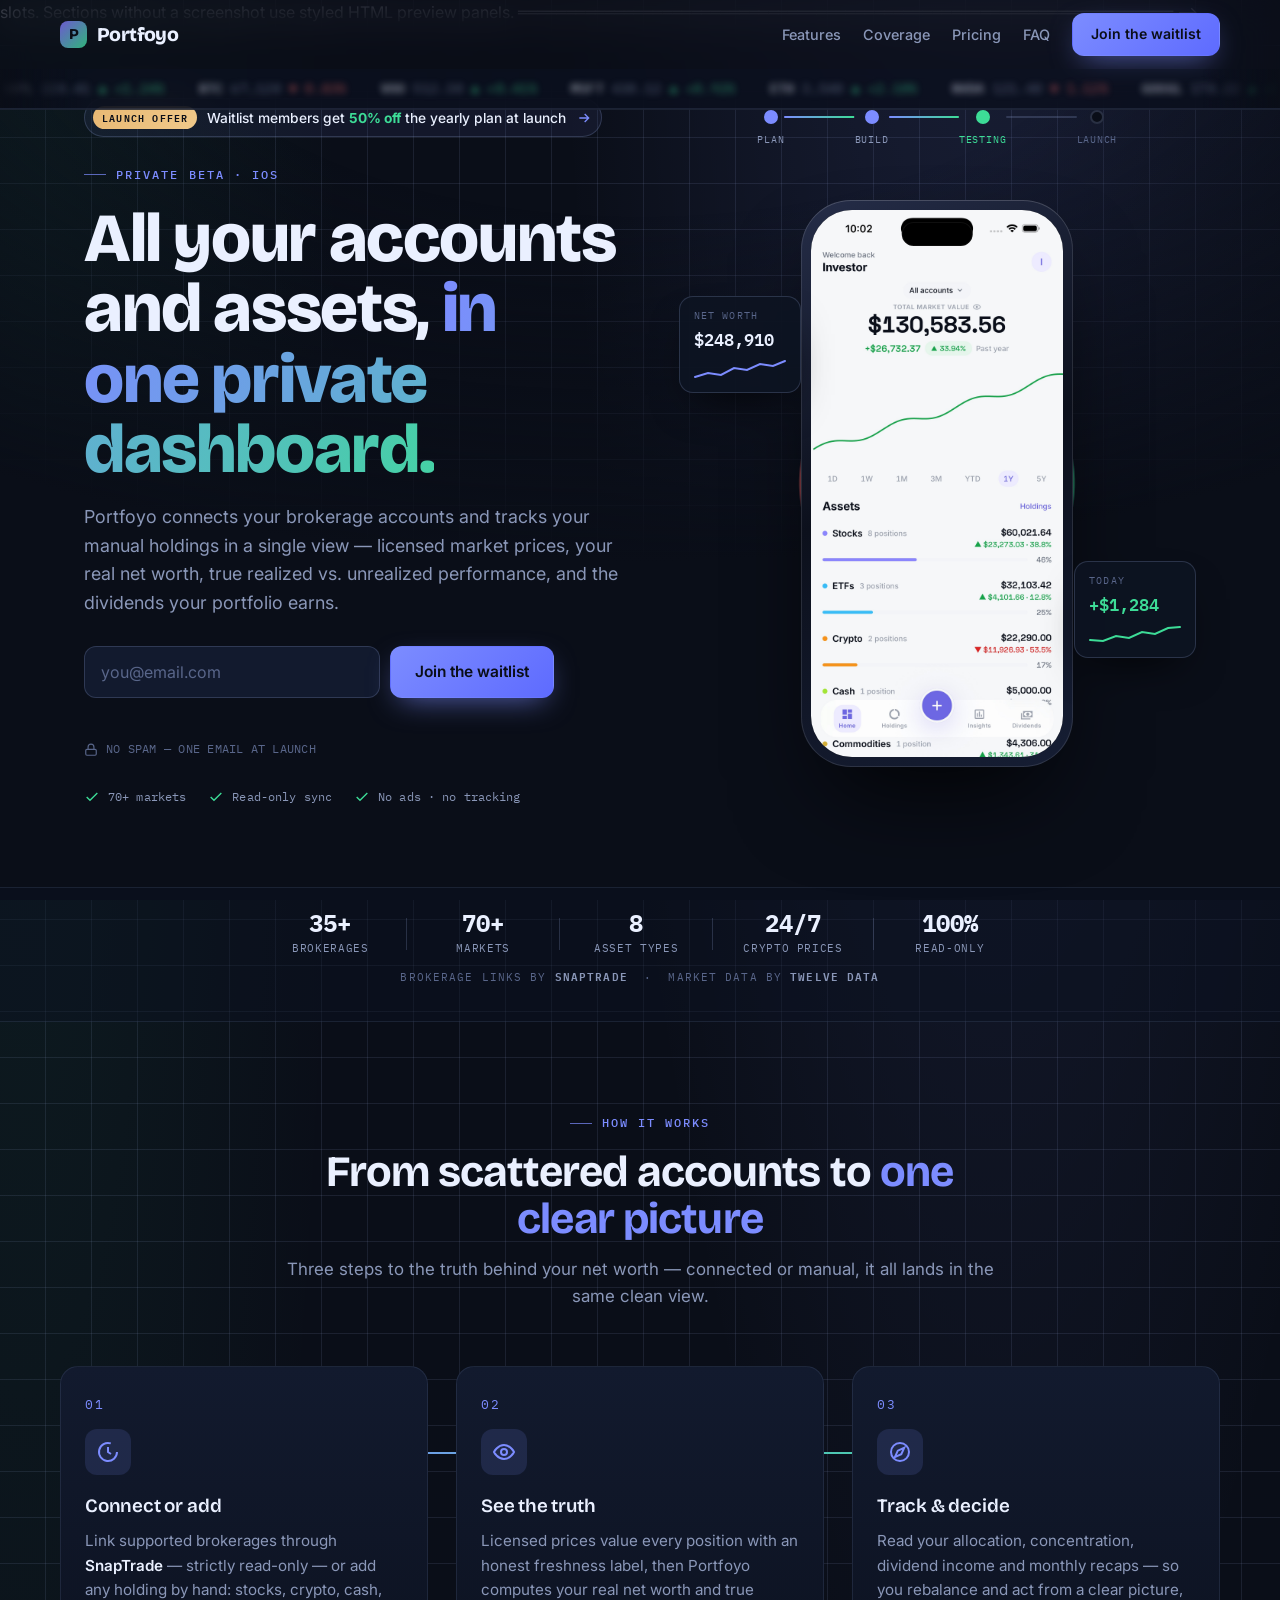
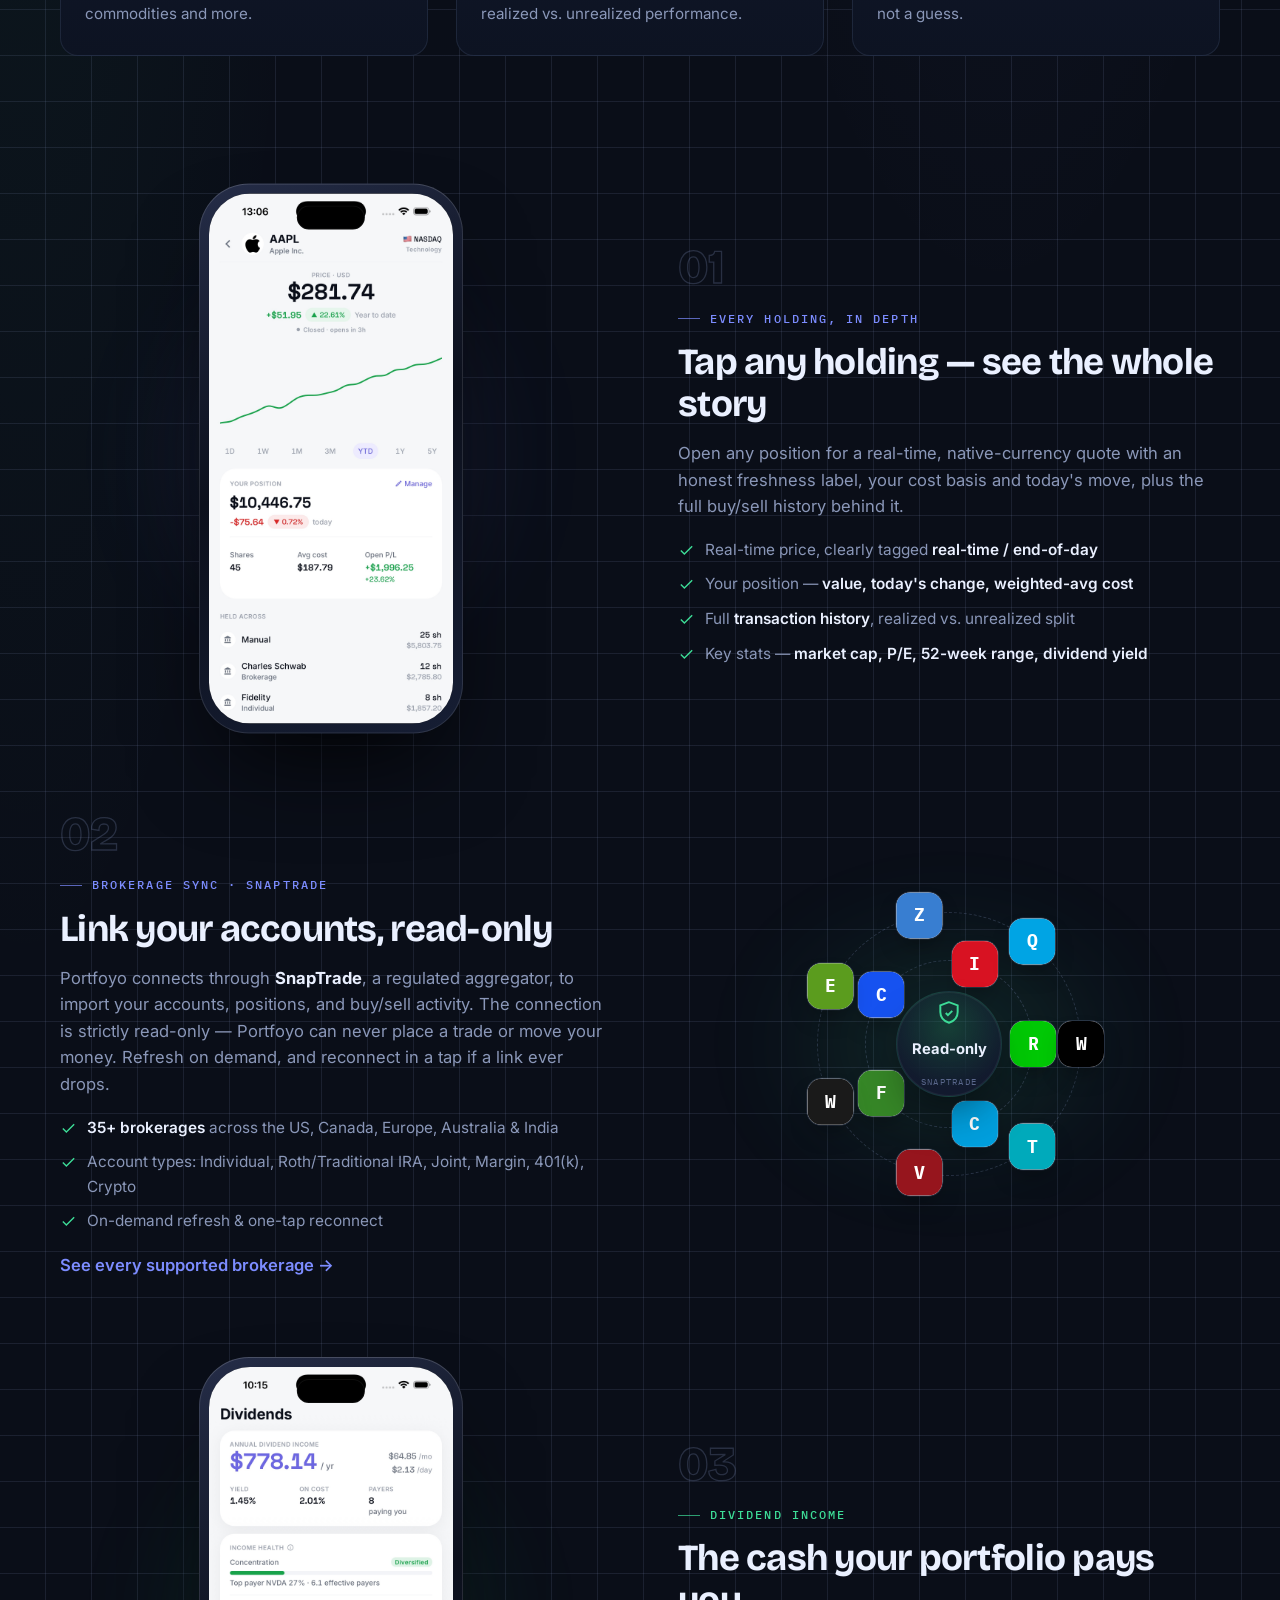
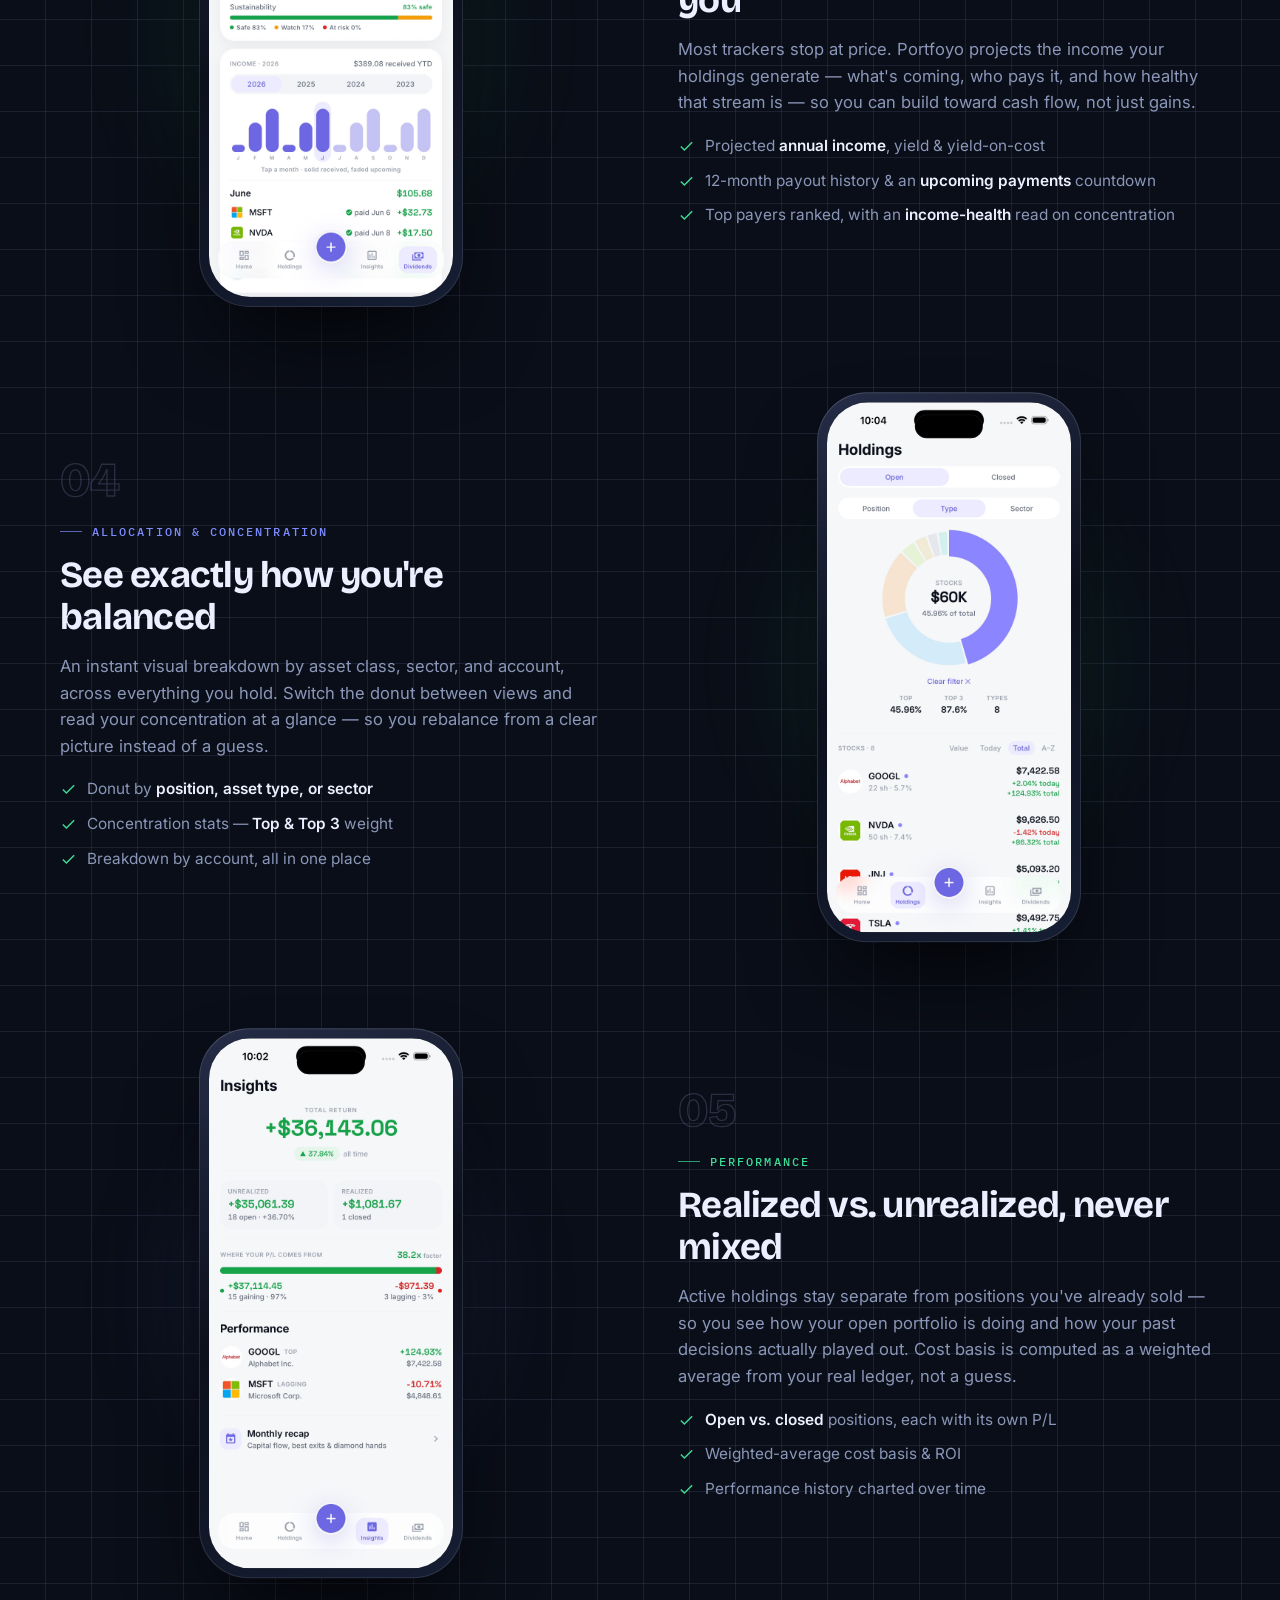
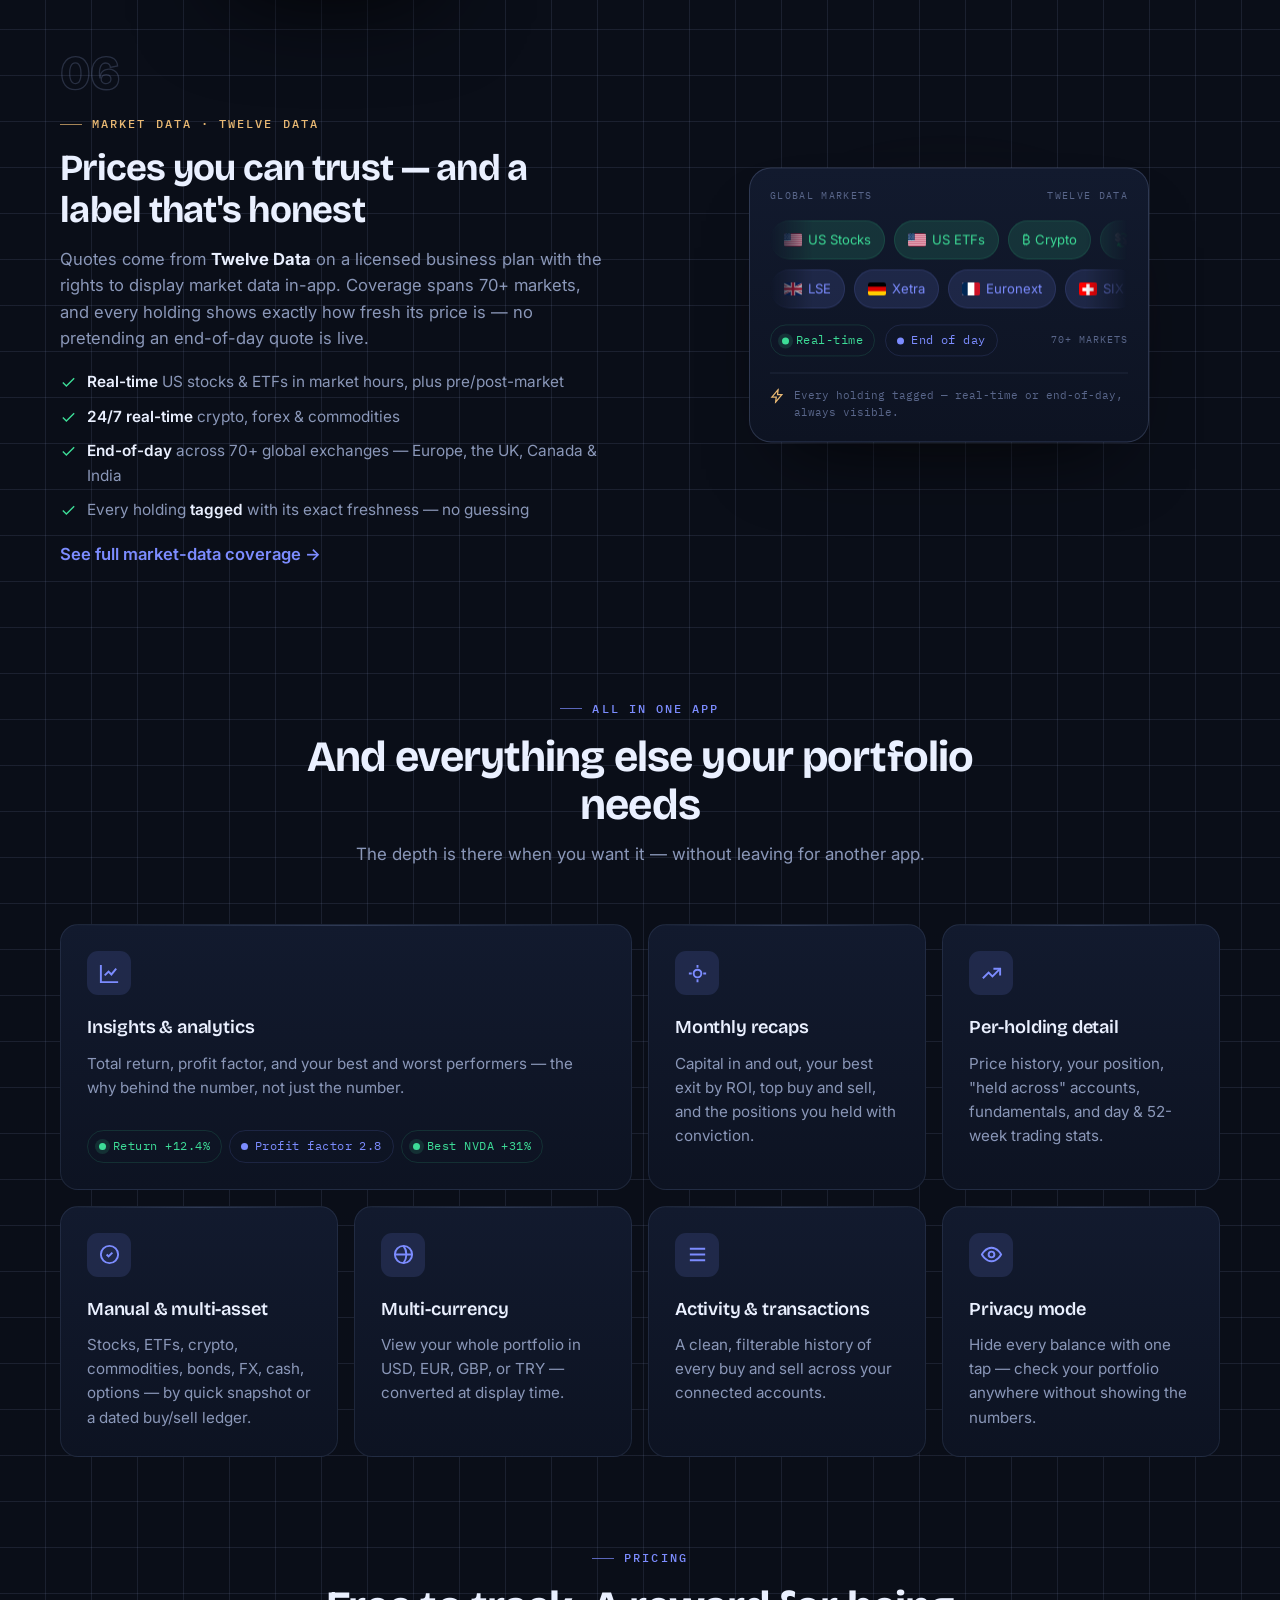
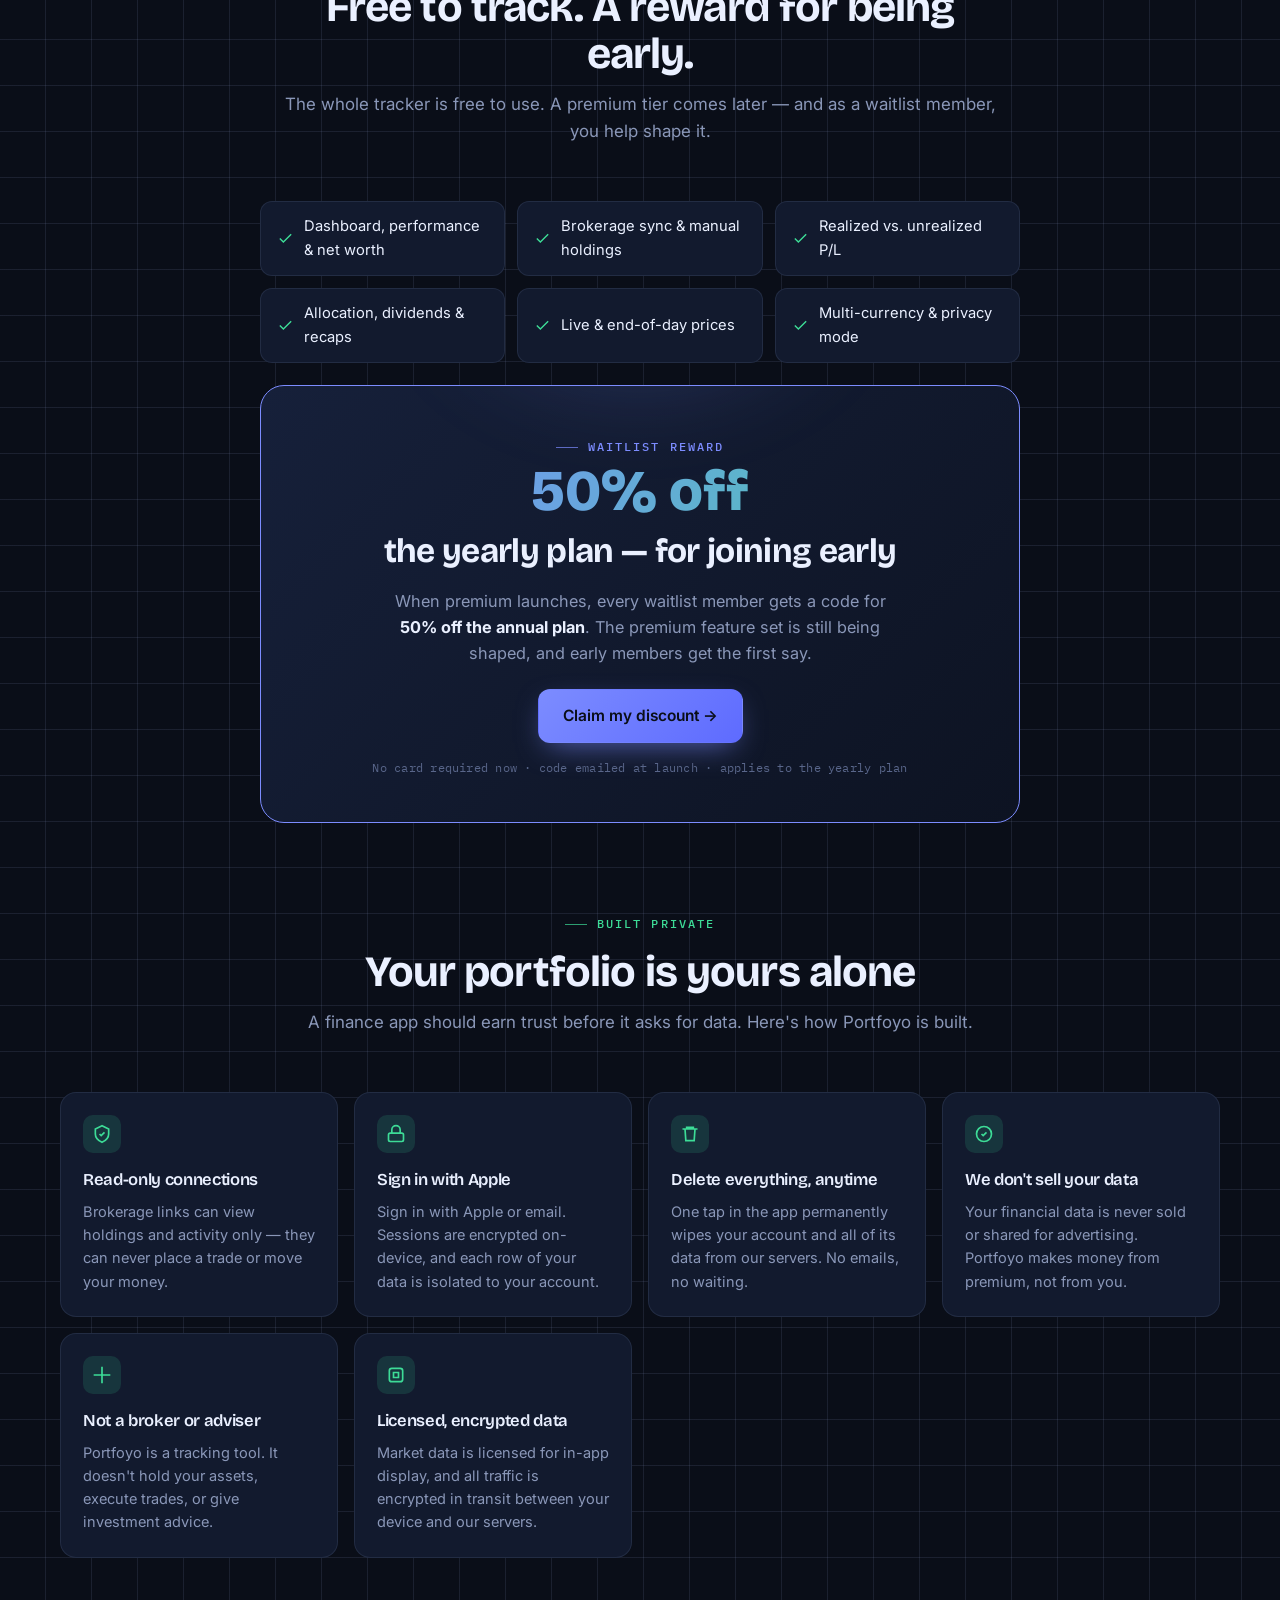
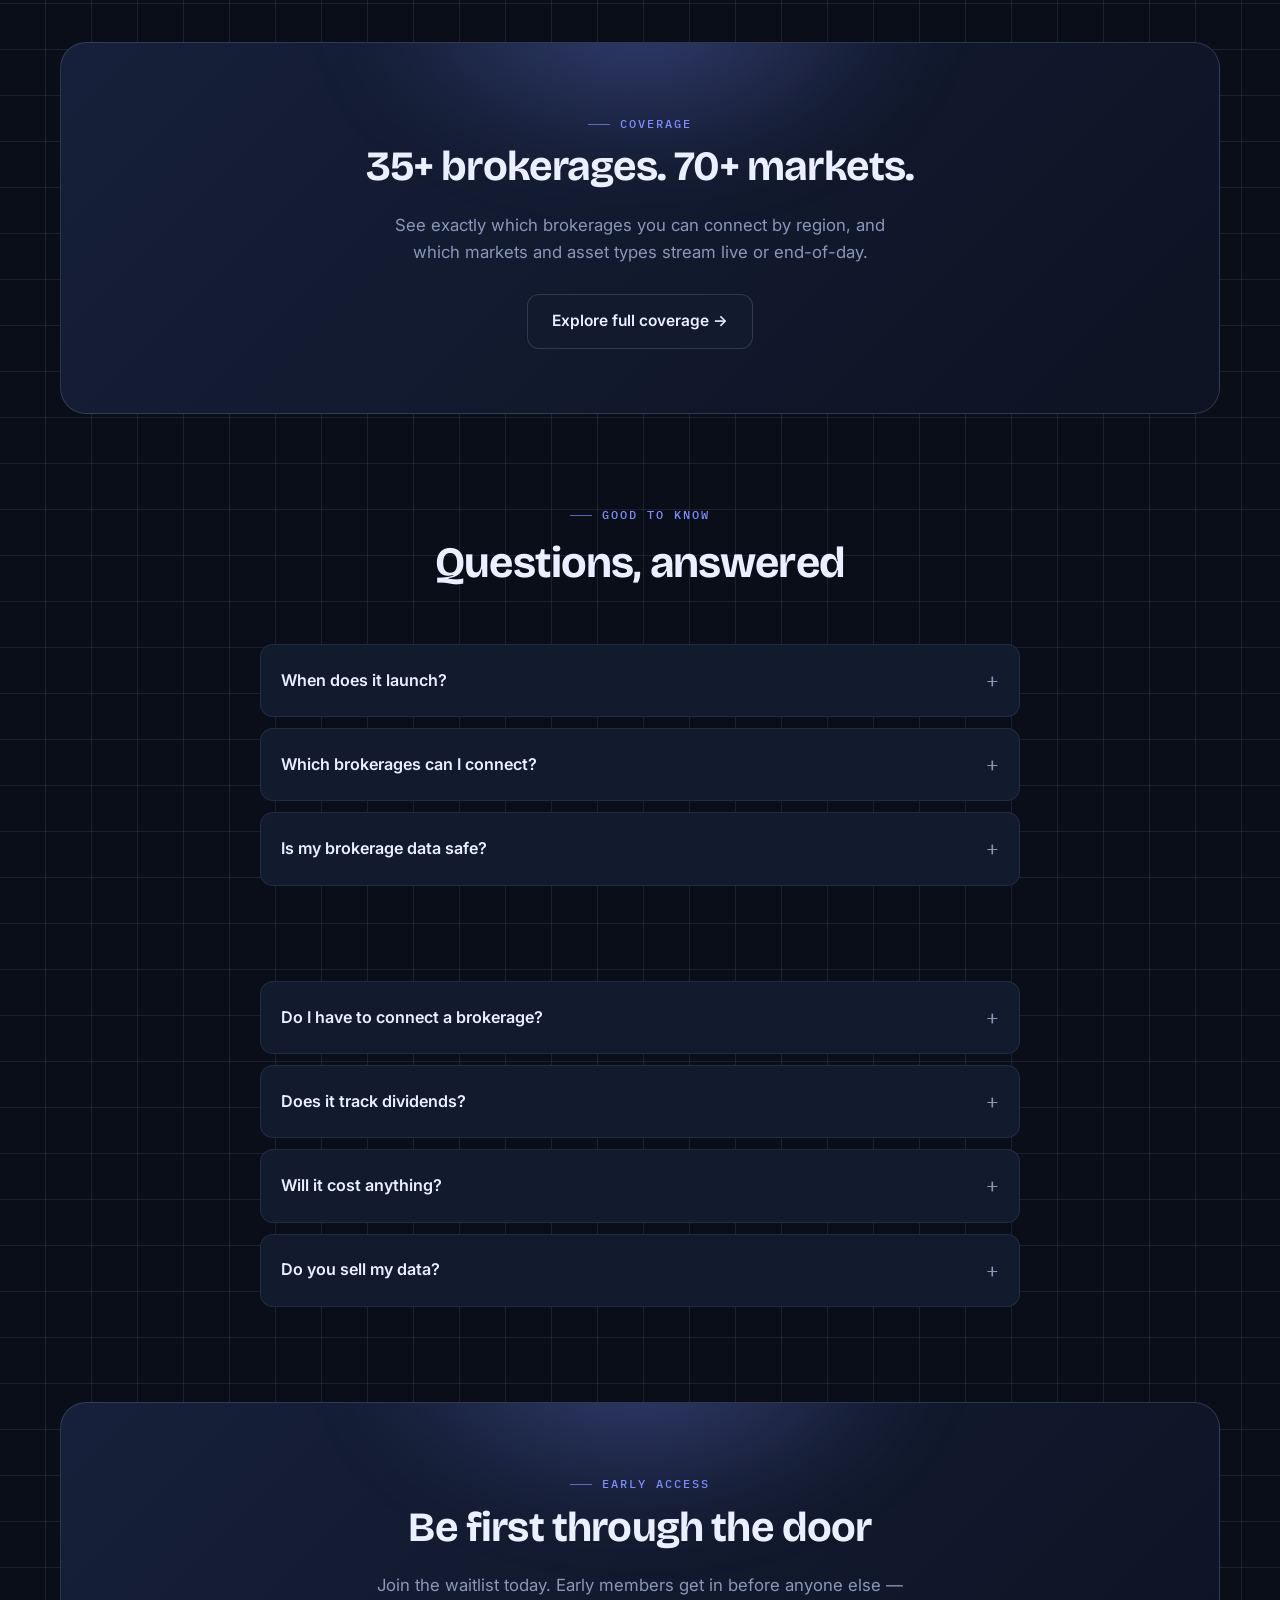
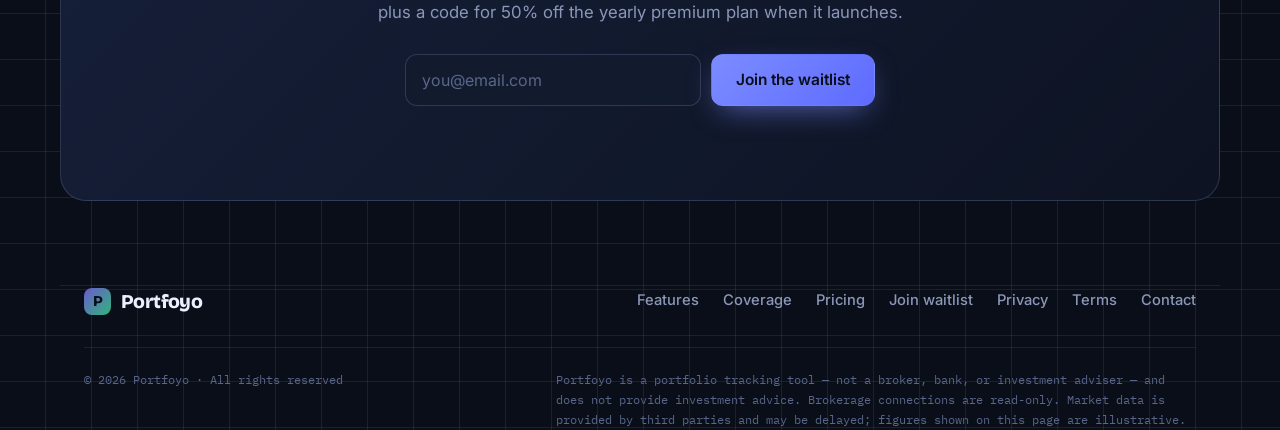
==== commit b8cab762: "Rebrand to new Portfoyo landing: new P icon + favicon set, coverage page, PWA manifest, waitlist sit" ====
--- a/index.html
+++ b/index.html
@@ -1,359 +1,736 @@
 <!DOCTYPE html>
 <html lang="en">
 <head>
-    <meta charset="UTF-8">
-    <meta name="viewport" content="width=device-width, initial-scale=1.0">
-    <title>Portfoyo - Professional Portfolio Tracker</title>
-    <meta name="description" content="Track your net worth, realized gains, and asset allocation. The professional manual tracker for investors who want total control.">
-    
-    <meta property="og:title" content="Portfoyo" />
-    <meta property="og:image" content="assets/dashboard.jpg" />
-    <link rel="icon" type="image/png" href="assets/favicon.png">
-
-    <link rel="preconnect" href="https://fonts.googleapis.com">
-    <link rel="preconnect" href="https://fonts.gstatic.com" crossorigin>
-    <link href="https://fonts.googleapis.com/css2?family=Inter:wght@400;500;600;700;800&display=swap" rel="stylesheet">
-    <link href="https://fonts.googleapis.com/icon?family=Material+Icons+Round" rel="stylesheet">
-
-    <link href="https://unpkg.com/aos@2.3.1/dist/aos.css" rel="stylesheet">
-
-    <style>
-        :root {
-            --primary: #0052FF;
-            --primary-light: #4c82ff;
-            --primary-dark: #003BB5;
-            --bg: #F8FAFC;
-            --text: #0F172A;
-            --text-light: #64748B;
-            --border: #E2E8F0;
-            --bezel: #1F2937;
-            --glass: rgba(255, 255, 255, 0.7);
-        }
-
-        * { margin: 0; padding: 0; box-sizing: border-box; }
-        html { scroll-behavior: smooth; }
-        
-        body {
-            font-family: 'Inter', sans-serif;
-            background-color: var(--bg);
-            background-image: 
-                radial-gradient(circle at 15% 10%, rgba(0, 82, 255, 0.03) 0%, transparent 40%),
-                radial-gradient(circle at 85% 90%, rgba(16, 185, 129, 0.03) 0%, transparent 40%);
-            color: var(--text);
-            line-height: 1.6;
-            overflow-x: hidden;
-            -webkit-font-smoothing: antialiased;
-        }
-
-        h1, h2, h3 { letter-spacing: -0.02em; color: var(--text); }
-        p { color: var(--text-light); font-size: 1.1rem; }
-
-        .container { max-width: 1140px; margin: 0 auto; padding: 0 24px; position: relative; }
-        .section-padding { padding: 100px 0; }
-        
-        /* --- Buttons --- */
-        .btn {
-            display: inline-flex; align-items: center; justify-content: center; gap: 10px;
-            padding: 16px 32px; border-radius: 14px;
-            font-weight: 600; font-size: 1rem; text-decoration: none;
-            transition: all 0.3s cubic-bezier(0.4, 0, 0.2, 1);
-        }
-        .btn-primary {
-            background-color: var(--primary); color: white;
-            box-shadow: 0 10px 25px -5px rgba(0, 82, 255, 0.4);
-            border: 1px solid transparent;
-        }
-        .btn-primary:hover {
-            transform: translateY(-2px);
-            background-color: var(--primary-dark);
-            box-shadow: 0 20px 30px -10px rgba(0, 82, 255, 0.5);
-        }
-        .btn-black {
-            background-color: var(--text); color: white;
-            box-shadow: 0 10px 25px -5px rgba(0, 0, 0, 0.3);
-        }
-        .btn-black:hover { transform: translateY(-2px); box-shadow: 0 20px 30px -10px rgba(0, 0, 0, 0.4); }
-
-        /* --- Navbar --- */
-        nav {
-            position: fixed; top: 0; left: 0; right: 0; z-index: 1000;
-            background: rgba(255, 255, 255, 0.85);
-            backdrop-filter: blur(20px); -webkit-backdrop-filter: blur(20px);
-            border-bottom: 1px solid rgba(255,255,255,0.5);
-            padding: 16px 0;
-        }
-        nav .container { display: flex; justify-content: space-between; align-items: center; }
-        .logo img { height: 36px; width: auto; display: block; }
-        .nav-links { display: none; gap: 32px; align-items: center; }
-        @media(min-width: 768px) { .nav-links { display: flex; } }
-        .nav-link { color: var(--text-light); text-decoration: none; font-weight: 500; font-size: 0.95rem; transition: color 0.2s; }
-        .nav-link:hover { color: var(--primary); }
-
-        /* --- Hero Section --- */
-        .hero {
-            padding-top: 180px; padding-bottom: 100px;
-            display: grid; grid-template-columns: 1fr; gap: 60px;
-            align-items: center;
-        }
-        @media(min-width: 960px) { .hero { grid-template-columns: 1.1fr 1fr; text-align: left; } }
-
-        h1 {
-            font-size: clamp(3rem, 5vw, 4.5rem);
-            line-height: 1.05; font-weight: 800; margin-bottom: 24px; letter-spacing: -0.03em;
-        }
-        .gradient-text {
-            background: linear-gradient(135deg, var(--text) 0%, var(--primary) 60%, var(--primary-light) 100%);
-            -webkit-background-clip: text; -webkit-text-fill-color: transparent;
-        }
-        .hero p { font-size: 1.25rem; margin-bottom: 30px; max-width: 540px; line-height: 1.6; color: var(--text-light); }
-        @media(max-width: 959px) { .hero p { margin: 0 auto 30px; } .hero { text-align: center; } }
-
-        /* Privacy Badge in Hero */
-        .hero-privacy {
-            display: flex; gap: 20px; align-items: center; margin-bottom: 40px;
-            font-weight: 500; color: var(--text-light); font-size: 0.95rem;
-        }
-        .hero-privacy span { display: flex; align-items: center; gap: 6px; }
-        .hero-privacy i { font-size: 18px; color: #10B981; } /* Green check */
-        @media(max-width: 959px) { .hero-privacy { justify-content: center; } }
-
-
-        /* --- Phone Frame & Blob --- */
-        .phone-container { position: relative; z-index: 10; display: flex; justify-content: center; }
-        .device-frame {
-            position: relative; z-index: 20;
-            background: var(--bezel);
-            border-radius: 48px; padding: 12px;
-            box-shadow: 
-                0 0 0 2px #3e4c5e inset,
-                0 50px 100px -20px rgba(0,0,0,0.5);
-            max-width: 310px; width: 100%;
-            transition: transform 0.5s cubic-bezier(0.25, 0.46, 0.45, 0.94);
-        }
-        .device-frame:hover { transform: translateY(-10px) scale(1.02); }
-        .device-screen { display: block; width: 100%; height: auto; border-radius: 36px; overflow: hidden; background: white; }
-        
-        .blob {
-            position: absolute; top: 50%; left: 50%; transform: translate(-50%, -50%);
-            width: 150%; height: 150%; z-index: 1;
-            background: radial-gradient(circle at center, rgba(0, 82, 255, 0.15) 0%, rgba(0,0,0,0) 65%);
-            border-radius: 50%; filter: blur(60px);
-            opacity: 0.8;
-            animation: pulse 8s infinite ease-in-out;
-        }
-
-        @keyframes pulse {
-            0% { transform: translate(-50%, -50%) scale(1); opacity: 0.8; }
-            50% { transform: translate(-50%, -50%) scale(1.1); opacity: 0.6; }
-            100% { transform: translate(-50%, -50%) scale(1); opacity: 0.8; }
-        }
-
-        /* --- Value Props Grid --- */
-        .value-grid {
-            display: grid; grid-template-columns: repeat(auto-fit, minmax(300px, 1fr));
-            gap: 24px; margin-top: 40px;
-        }
-        .value-card {
-            background: white; padding: 36px; border-radius: 24px;
-            box-shadow: 0 10px 40px -10px rgba(0,0,0,0.03); 
-            border: 1px solid rgba(255, 255, 255, 0.8);
-            text-align: left; transition: all 0.3s ease;
-        }
-        .value-card:hover { 
-            transform: translateY(-8px); 
-            box-shadow: 0 20px 50px -12px rgba(0,0,0,0.08); 
-            border-color: rgba(0, 82, 255, 0.1);
-        }
-        
-        .icon-box {
-            width: 52px; height: 52px; background: rgba(0, 82, 255, 0.08); color: var(--primary);
-            border-radius: 14px; display: flex; align-items: center; justify-content: center;
-            margin-bottom: 24px;
-        }
-        .value-card h3 { font-size: 1.3rem; font-weight: 700; margin-bottom: 12px; }
-        .value-card p { font-size: 1rem; color: var(--text-light); line-height: 1.6; }
-
-        /* --- Features Sections --- */
-        .feature-block { display: grid; grid-template-columns: 1fr; gap: 80px; align-items: center; }
-        @media(min-width: 960px) { 
-            .feature-block { grid-template-columns: 1fr 1fr; }
-            .feature-block.reverse { direction: rtl; } 
-            .feature-block.reverse .content-side { direction: ltr; }
-        }
-        .tag {
-            display: inline-block; background: var(--text); color: white;
-            padding: 6px 14px; border-radius: 30px; font-weight: 700; font-size: 0.75rem;
-            text-transform: uppercase; letter-spacing: 1px; margin-bottom: 24px;
-        }
-        .feature-block h2 { font-size: 2.5rem; font-weight: 800; margin-bottom: 20px; line-height: 1.1; }
-        .feature-block p { font-size: 1.15rem; color: var(--text-light); }
-
-        /* --- CTA Section --- */
-        .cta-section {
-            background: var(--text); color: white; border-radius: 32px;
-            padding: 100px 30px; text-align: center; margin: 80px auto 0;
-            position: relative; overflow: hidden;
-            box-shadow: 0 30px 60px -12px rgba(0,0,0,0.25);
-        }
-        .cta-section h2 { color: white; margin-bottom: 20px; font-size: 2.5rem; }
-        .cta-section p { color: rgba(255,255,255,0.7); max-width: 600px; margin: 0 auto 48px; font-size: 1.2rem; }
-
-        /* --- Footer --- */
-        footer { border-top: 1px solid var(--border); padding: 80px 0 40px; margin-top: 100px; background: white; }
-        .footer-logo { margin-bottom: 24px; display: inline-block; }
-        .footer-logo img { height: 36px; width: auto; }
-        .footer-grid { display: grid; grid-template-columns: 1.5fr 1fr 1fr; gap: 40px; }
-        @media(max-width: 768px) { .footer-grid { grid-template-columns: 1fr; gap: 30px; } }
-        
-        .footer-col h4 { font-size: 0.8rem; text-transform: uppercase; color: var(--text-light); letter-spacing: 1px; margin-bottom: 24px; font-weight: 700; }
-        .footer-col a { display: block; color: var(--text); text-decoration: none; margin-bottom: 12px; font-weight: 500; transition: color 0.2s; font-size: 0.95rem; }
-        .footer-col a:hover { color: var(--primary); }
-        .bottom-bar { margin-top: 80px; padding-top: 40px; border-top: 1px solid var(--border); text-align: center; font-size: 0.85rem; color: var(--text-light); }
-
-    </style>
+  <meta charset="UTF-8" />
+  <meta name="viewport" content="width=device-width, initial-scale=1.0" />
+
+  <!-- ════════════════════════════════════════════════════════════════════
+       BRAND / SEO — to rebrand, find-and-replace "Portfoyo" in this file and
+       swap the BRAND const in the <script>. Shared styles live in styles.css.
+       SCREENSHOTS — drop your own into assets/ at the <!-- SHOT --> slots.
+       Sections without a screenshot use styled HTML preview panels.
+       ════════════════════════════════════════════════════════════════════ -->
+  <title>Portfoyo — All your investments in one private dashboard</title>
+  <meta name="description" content="Portfoyo brings your connected brokerages and manual holdings into one private dashboard — licensed live and end-of-day prices, real net worth, realized vs. unrealized performance, allocation, and dividend income. Join the iOS waitlist." />
+  <meta name="keywords" content="portfolio tracker, net worth tracker, brokerage sync, SnapTrade, dividend tracker, investment tracker app, realized gains, cost basis, asset allocation, iOS finance app" />
+  <link rel="canonical" href="https://www.portfoyo.app/" />
+  <meta name="robots" content="index, follow" />
+  <meta name="theme-color" content="#0A0E18" />
+  <meta name="color-scheme" content="dark" />
+
+  <meta property="og:type" content="website" />
+  <meta property="og:site_name" content="Portfoyo" />
+  <meta property="og:title" content="Portfoyo — Your whole portfolio, in one private dashboard" />
+  <meta property="og:description" content="Connect your brokerages, track manual assets. Licensed prices, real net worth, true performance, dividend income. Join the iOS waitlist." />
+  <meta property="og:url" content="https://www.portfoyo.app/" />
+  <meta property="og:image" content="https://www.portfoyo.app/assets/dashboard.jpg" />
+  <meta name="twitter:card" content="summary_large_image" />
+  <meta name="twitter:title" content="Portfoyo — Your whole portfolio, in one private dashboard" />
+  <meta name="twitter:description" content="Connect your brokerages, track manual assets. Licensed prices, real net worth, true performance, dividend income. Join the iOS waitlist." />
+  <meta name="twitter:image" content="https://www.portfoyo.app/assets/dashboard.jpg" />
+
+  <link rel="icon" href="favicon.ico?v=2" sizes="any" />
+
+  <link rel="icon" type="image/svg+xml" href="assets/icon.svg?v=2" />
+  <link rel="icon" type="image/png" href="assets/favicon.png?v=2" />
+  <link rel="apple-touch-icon" sizes="180x180" href="assets/icon.png?v=2" />
+  <link rel="manifest" href="site.webmanifest" />
+
+  <link rel="preconnect" href="https://fonts.googleapis.com" />
+  <link rel="preconnect" href="https://fonts.gstatic.com" crossorigin />
+  <link rel="preconnect" href="https://hlczbeuisgfhdaqdfqae.supabase.co" crossorigin />
+  <link href="https://fonts.googleapis.com/css2?family=Bricolage+Grotesque:opsz,wght@12..96,600;12..96,700;12..96,800&family=IBM+Plex+Mono:wght@400;500;600&family=Inter:wght@400;500;600;700&display=swap" rel="stylesheet" />
+  <link rel="stylesheet" href="styles.css" />
+
+  <script type="application/ld+json">
+  {
+    "@context": "https://schema.org",
+    "@graph": [
+      { "@type": "SoftwareApplication", "name": "Portfoyo", "applicationCategory": "FinanceApplication", "operatingSystem": "iOS",
+        "description": "Bring your connected brokerages and manual holdings into one private dashboard with licensed live and end-of-day prices, real net worth, realized vs. unrealized performance, allocation, and dividend income.",
+        "offers": { "@type": "Offer", "price": "0", "priceCurrency": "USD" }, "url": "https://www.portfoyo.app/" },
+      { "@type": "Organization", "name": "Portfoyo", "url": "https://www.portfoyo.app/", "logo": "https://www.portfoyo.app/assets/icon.png", "email": "support@portfoyo.app" },
+      { "@type": "FAQPage", "mainEntity": [
+        { "@type": "Question", "name": "When does Portfoyo launch?", "acceptedAnswer": { "@type": "Answer", "text": "We're in private beta now and launching on iOS soon. Join the waitlist and we'll email you the moment it's live — early members get first access." } },
+        { "@type": "Question", "name": "Which brokerages can I connect?", "acceptedAnswer": { "@type": "Answer", "text": "Portfoyo connects through SnapTrade, which supports 35+ brokerages across the US, Canada, Europe, Australia, and India — including Robinhood, Schwab, Fidelity, Vanguard, E*TRADE, Wealthsimple, Questrade, Webull, Trading 212, Interactive Brokers, and crypto exchanges like Coinbase and Kraken. See the full coverage list on our coverage page." } },
+        { "@type": "Question", "name": "Is my brokerage data safe?", "acceptedAnswer": { "@type": "Answer", "text": "Brokerage connections are read-only — Portfoyo can see your holdings and activity but can never trade or move money. Connections run through SnapTrade, a regulated aggregator, and your data is tied only to your account." } },
+        { "@type": "Question", "name": "Are prices live?", "acceptedAnswer": { "@type": "Answer", "text": "Prices come from Twelve Data on a licensed business plan. US stocks and ETFs are real-time during market hours; crypto, forex and commodities are real-time around the clock; and Europe, the UK, Canada, India and 70+ other exchanges are end-of-day at launch. Every holding shows its exact data status." } },
+        { "@type": "Question", "name": "Do I have to connect a brokerage?", "acceptedAnswer": { "@type": "Answer", "text": "No. You can track everything manually — stocks, crypto, cash, commodities, bonds, FX — and connect brokerages only if you want automatic syncing." } },
+        { "@type": "Question", "name": "Does it track dividends?", "acceptedAnswer": { "@type": "Answer", "text": "Yes. Portfoyo projects your annual dividend income, yield and yield-on-cost, shows a 12-month income chart, upcoming payouts, top payers, and an income-health read on concentration and sustainability." } },
+        { "@type": "Question", "name": "Will it cost anything?", "acceptedAnswer": { "@type": "Answer", "text": "The core tracker is free. A premium tier will come later and is still being shaped. As a thank-you, every waitlist member gets a code for 50% off the yearly plan when premium launches." } }
+      ] }
+    ]
+  }
+  </script>
 </head>
 <body>
 
-    <nav>
-        <div class="container">
-            <a href="index.html" class="logo">
-                <img src="assets/logo-header.svg" alt="Portfoyo">
-            </a>
-            <div class="nav-links">
-                <a href="#features" class="nav-link">Features</a>
-                <a href="https://apps.apple.com/app/portfoyo-investment-tracker/id6756410602" class="btn btn-primary" style="padding: 10px 24px; font-size: 0.9rem;">Download</a>
+  <header class="topbar">
+    <div class="container bar">
+      <a href="#" class="wordmark"><span class="mark"><span>P</span></span><span data-brand>Portfoyo</span></a>
+      <div class="nav-right">
+        <nav class="nav-links" aria-label="Primary">
+          <a href="#features">Features</a>
+          <a href="coverage.html">Coverage</a>
+          <a href="#pricing">Pricing</a>
+          <a href="#faq">FAQ</a>
+        </nav>
+        <a href="#join" class="btn btn-primary nav-cta">Join the waitlist</a>
+      </div>
+    </div>
+    <!-- Ambient ticker. Illustrative market motif, not live quotes or advice. -->
+    <div class="ticker" aria-hidden="true">
+      <div class="ticker-track" id="ticker"></div>
+    </div>
+  </header>
+
+  <!-- ── Hero ── -->
+  <section class="container hero">
+    <div>
+      <a class="hero-perk hero-anim d1" href="#pricing">
+        <span class="hp-tag">Launch offer</span>
+        <span class="hp-txt">Waitlist members get <b>50% off</b> the yearly plan at launch</span>
+        <svg viewBox="0 0 24 24" fill="none" stroke="currentColor" stroke-width="2"><path d="M5 12h14M13 6l6 6-6 6"/></svg>
+      </a>
+      <span class="kicker hero-anim d1">Private beta · iOS</span>
+      <h1 class="hero-anim d2">All your accounts and assets, <span class="grad">in one private dashboard.</span></h1>
+      <p class="lead hero-anim d3">
+        <span data-brand>Portfoyo</span> connects your brokerage accounts and tracks your manual holdings in a single view —
+        licensed market prices, your real net worth, true realized vs. unrealized performance, and the dividends your portfolio earns.
+      </p>
+
+      <form class="waitlist hero-anim d4" id="join" data-source="hero" novalidate>
+        <div class="row">
+          <input type="email" name="email" inputmode="email" autocomplete="email" placeholder="you@email.com" aria-label="Email address" required />
+          <input type="text" name="company" class="hp" tabindex="-1" autocomplete="off" aria-hidden="true" />
+          <button type="submit" class="btn btn-primary">Join the waitlist</button>
+        </div>
+        <div class="form-status" role="status" aria-live="polite"></div>
+        <p class="form-note">
+          <svg width="14" height="14" viewBox="0 0 24 24" fill="none" stroke="currentColor" stroke-width="2"><rect x="3" y="11" width="18" height="10" rx="2"/><path d="M7 11V7a5 5 0 0 1 10 0v4"/></svg>
+          NO SPAM — ONE EMAIL AT LAUNCH
+        </p>
+      </form>
+
+      <div class="trust hero-anim d5">
+        <span><svg viewBox="0 0 24 24" fill="none" stroke="currentColor" stroke-width="2"><path d="M20 6 9 17l-5-5"/></svg> 70+ markets</span>
+        <span><svg viewBox="0 0 24 24" fill="none" stroke="currentColor" stroke-width="2"><path d="M20 6 9 17l-5-5"/></svg> Read-only sync</span>
+        <span><svg viewBox="0 0 24 24" fill="none" stroke="currentColor" stroke-width="2"><path d="M20 6 9 17l-5-5"/></svg> No ads · no tracking</span>
+      </div>
+    </div>
+
+    <div class="stage hero-anim d3">
+      <div class="mini-timeline" role="img" aria-label="Build progress: Plan done, Build done, Testing in progress, Launch next">
+        <div class="mt-step done"><span class="mt-dot"></span><span class="mt-l">Plan</span></div>
+        <div class="mt-bar done"><i></i></div>
+        <div class="mt-step done"><span class="mt-dot"></span><span class="mt-l">Build</span></div>
+        <div class="mt-bar done"><i></i></div>
+        <div class="mt-step current"><span class="mt-dot"></span><span class="mt-l">Testing</span></div>
+        <div class="mt-bar"><i></i></div>
+        <div class="mt-step"><span class="mt-dot"></span><span class="mt-l">Launch</span></div>
+      </div>
+      <div class="phone-wrap">
+        <div class="ring"></div>
+        <div class="chip c1">
+          <div class="lab">Net worth</div>
+          <div class="num" data-count="248910" data-prefix="$">$0</div>
+          <svg class="spark" width="92" height="22" viewBox="0 0 92 22" fill="none">
+            <path d="M1 18 L14 14 L27 16 L40 9 L53 11 L66 5 L79 7 L91 2" stroke="var(--iris)" stroke-width="2" stroke-linecap="round" pathLength="1"/>
+          </svg>
+        </div>
+        <div class="chip c2">
+          <div class="lab">Today</div>
+          <div class="num up" data-count="1284" data-prefix="+$">+$0</div>
+          <svg class="spark" width="92" height="22" viewBox="0 0 92 22" fill="none">
+            <path d="M1 16 L14 17 L27 12 L40 14 L53 8 L66 10 L79 4 L91 3" stroke="var(--up)" stroke-width="2" stroke-linecap="round" pathLength="1"/>
+          </svg>
+        </div>
+        <!-- SHOT: home dashboard (mobile/src/app/home/index.tsx) -->
+        <div class="device">
+          <div class="device-screen">
+            <img src="assets/dashboard.jpg" alt="Portfoyo dashboard showing total net worth and holdings" width="540" height="1114" />
+          </div>
+        </div>
+      </div>
+    </div>
+  </section>
+
+  <!-- ── Credibility strip ── -->
+  <section class="strip">
+    <div class="container row">
+      <div class="stat"><b data-count="35" data-suffix="+">0</b><span>Brokerages</span></div>
+      <div class="sep"></div>
+      <div class="stat"><b data-count="70" data-suffix="+">0</b><span>Markets</span></div>
+      <div class="sep"></div>
+      <div class="stat"><b data-count="8">0</b><span>Asset types</span></div>
+      <div class="sep"></div>
+      <div class="stat"><b>24/7</b><span>Crypto prices</span></div>
+      <div class="sep"></div>
+      <div class="stat"><b data-count="100" data-suffix="%">0</b><span>Read-only</span></div>
+      <div class="prov">Brokerage links by <b>SnapTrade</b> &nbsp;·&nbsp; Market data by <b>Twelve Data</b></div>
+    </div>
+  </section>
+
+  <!-- ── How it works ── -->
+  <section class="section container" id="features">
+    <div class="head reveal">
+      <span class="kicker">How it works</span>
+      <h2>From scattered accounts to <span style="color: var(--iris);">one clear picture</span></h2>
+      <p>Three steps to the truth behind your net worth — connected or manual, it all lands in the same clean view.</p>
+    </div>
+    <div class="steps">
+      <div class="connector" aria-hidden="true"><i></i></div>
+      <div class="step reveal">
+        <div class="step-no">01</div>
+        <div class="ico"><svg viewBox="0 0 24 24" fill="none" stroke="currentColor" stroke-width="2"><path d="M21 12a9 9 0 1 1-6.2-8.6"/><path d="M12 7v5l3 2"/></svg></div>
+        <h3>Connect or add</h3>
+        <p>Link supported brokerages through <b>SnapTrade</b> — strictly read-only — or add any holding by hand: stocks, crypto, cash, commodities and more.</p>
+      </div>
+      <div class="step reveal s1">
+        <div class="step-no">02</div>
+        <div class="ico"><svg viewBox="0 0 24 24" fill="none" stroke="currentColor" stroke-width="2"><path d="M2 12s3.5-7 10-7 10 7 10 7-3.5 7-10 7S2 12 2 12z"/><circle cx="12" cy="12" r="3"/></svg></div>
+        <h3>See the truth</h3>
+        <p>Licensed prices value every position with an honest freshness label, then Portfoyo computes your real net worth and true realized vs. unrealized performance.</p>
+      </div>
+      <div class="step reveal s2">
+        <div class="step-no">03</div>
+        <div class="ico"><svg viewBox="0 0 24 24" fill="none" stroke="currentColor" stroke-width="2"><circle cx="12" cy="12" r="9"/><path d="M16.2 7.8l-2.9 6.4-6.4 2.9 2.9-6.4z"/></svg></div>
+        <h3>Track &amp; decide</h3>
+        <p>Read your allocation, concentration, dividend income and monthly recaps — so you rebalance and act from a clear picture, not a guess.</p>
+      </div>
+    </div>
+  </section>
+
+  <!-- ════════ Feature deep-dives ════════ -->
+  <section class="section tight container">
+
+    <!-- 1 · Holding detail -->
+    <div class="feature rev">
+      <div class="media reveal">
+        <div class="shot-glow" style="background: radial-gradient(closest-side, rgba(124,140,255,0.45), transparent);"></div>
+        <!-- SHOT: holding detail (mobile/src/app/home/company/[name].tsx) -->
+        <div class="device"><div class="device-screen"><img src="assets/holding.jpg" alt="Apple holding detail: real-time price, your position, and key stats" width="540" height="1114" /></div></div>
+      </div>
+      <div class="reveal s1">
+        <span class="feat-no">01</span>
+        <span class="kicker">Every holding, in depth</span>
+        <h2>Tap any holding — see the whole story</h2>
+        <p>Open any position for a real-time, native-currency quote with an honest freshness label, your cost basis and today's move, plus the full buy/sell history behind it.</p>
+        <ul>
+          <li><svg viewBox="0 0 24 24" fill="none" stroke="currentColor" stroke-width="2"><path d="M20 6 9 17l-5-5"/></svg> <span>Real-time price, clearly tagged <b>real-time / end-of-day</b></span></li>
+          <li><svg viewBox="0 0 24 24" fill="none" stroke="currentColor" stroke-width="2"><path d="M20 6 9 17l-5-5"/></svg> <span>Your position — <b>value, today's change, weighted-avg cost</b></span></li>
+          <li><svg viewBox="0 0 24 24" fill="none" stroke="currentColor" stroke-width="2"><path d="M20 6 9 17l-5-5"/></svg> <span>Full <b>transaction history</b>, realized vs. unrealized split</span></li>
+          <li><svg viewBox="0 0 24 24" fill="none" stroke="currentColor" stroke-width="2"><path d="M20 6 9 17l-5-5"/></svg> <span>Key stats — <b>market cap, P/E, 52-week range, dividend yield</b></span></li>
+        </ul>
+      </div>
+    </div>
+
+    <!-- 2 · Brokerage sync -->
+    <div class="feature">
+      <div class="reveal">
+        <span class="feat-no">02</span>
+        <span class="kicker">Brokerage sync · SnapTrade</span>
+        <h2>Link your accounts, read-only</h2>
+        <p>Portfoyo connects through <b style="color:var(--paper)">SnapTrade</b>, a regulated aggregator, to import your accounts, positions, and buy/sell activity. The connection is strictly read-only — Portfoyo can never place a trade or move your money. Refresh on demand, and reconnect in a tap if a link ever drops.</p>
+        <ul>
+          <li><svg viewBox="0 0 24 24" fill="none" stroke="currentColor" stroke-width="2"><path d="M20 6 9 17l-5-5"/></svg> <span><b>35+ brokerages</b> across the US, Canada, Europe, Australia &amp; India</span></li>
+          <li><svg viewBox="0 0 24 24" fill="none" stroke="currentColor" stroke-width="2"><path d="M20 6 9 17l-5-5"/></svg> <span>Account types: Individual, Roth/Traditional IRA, Joint, Margin, 401(k), Crypto</span></li>
+          <li><svg viewBox="0 0 24 24" fill="none" stroke="currentColor" stroke-width="2"><path d="M20 6 9 17l-5-5"/></svg> <span>On-demand refresh &amp; one-tap reconnect</span></li>
+        </ul>
+        <p style="margin-top:18px"><a href="coverage.html" style="color:var(--iris);font-weight:600;text-decoration:none">See every supported brokerage &rarr;</a></p>
+      </div>
+      <div class="media reveal s1">
+        <div class="shot-glow" style="background: radial-gradient(closest-side, rgba(61,220,151,0.4), transparent);"></div>
+        <div class="orbit" role="img" aria-label="Dozens of brokerages connect through SnapTrade with a strictly read-only link">
+          <span class="orbit-guide g1" aria-hidden="true"></span>
+          <span class="orbit-guide g2" aria-hidden="true"></span>
+          <div class="orbit-core">
+            <svg viewBox="0 0 24 24" fill="none" stroke="currentColor" stroke-width="1.8"><path d="M12 2 4 5v6c0 5 3.5 8.5 8 10 4.5-1.5 8-5 8-10V5z"/><path d="M9 12l2 2 4-4"/></svg>
+            <b>Read-only</b>
+            <span>SnapTrade</span>
+          </div>
+          <div class="orbit-ring r1" aria-hidden="true">
+            <span class="ob" style="--a:0deg"><span class="bub"><img src="https://www.google.com/s2/favicons?sz=128&amp;domain=robinhood.com" alt="" loading="lazy" onerror="this.style.display='none';this.nextElementSibling.style.display='grid'"><span class="fb" style="background:#00C805;display:none">R</span></span></span>
+            <span class="ob" style="--a:72deg"><span class="bub"><img src="https://www.google.com/s2/favicons?sz=128&amp;domain=schwab.com" alt="" loading="lazy" onerror="this.style.display='none';this.nextElementSibling.style.display='grid'"><span class="fb" style="background:#00A0DF;display:none">C</span></span></span>
+            <span class="ob" style="--a:144deg"><span class="bub"><img src="https://www.google.com/s2/favicons?sz=128&amp;domain=fidelity.com" alt="" loading="lazy" onerror="this.style.display='none';this.nextElementSibling.style.display='grid'"><span class="fb" style="background:#368727;display:none">F</span></span></span>
+            <span class="ob" style="--a:216deg"><span class="bub"><img src="https://www.google.com/s2/favicons?sz=128&amp;domain=coinbase.com" alt="" loading="lazy" onerror="this.style.display='none';this.nextElementSibling.style.display='grid'"><span class="fb" style="background:#1652F0;display:none">C</span></span></span>
+            <span class="ob" style="--a:288deg"><span class="bub"><img src="https://www.google.com/s2/favicons?sz=128&amp;domain=interactivebrokers.com" alt="" loading="lazy" onerror="this.style.display='none';this.nextElementSibling.style.display='grid'"><span class="fb" style="background:#D81222;display:none">I</span></span></span>
+          </div>
+          <div class="orbit-ring r2" aria-hidden="true">
+            <span class="ob" style="--a:0deg"><span class="bub"><img src="https://www.google.com/s2/favicons?sz=128&amp;domain=wealthsimple.com" alt="" loading="lazy" onerror="this.style.display='none';this.nextElementSibling.style.display='grid'"><span class="fb" style="background:#000000;display:none">W</span></span></span>
+            <span class="ob" style="--a:51deg"><span class="bub"><img src="https://www.google.com/s2/favicons?sz=128&amp;domain=trading212.com" alt="" loading="lazy" onerror="this.style.display='none';this.nextElementSibling.style.display='grid'"><span class="fb" style="background:#00AABB;display:none">T</span></span></span>
+            <span class="ob" style="--a:103deg"><span class="bub"><img src="https://www.google.com/s2/favicons?sz=128&amp;domain=vanguard.com" alt="" loading="lazy" onerror="this.style.display='none';this.nextElementSibling.style.display='grid'"><span class="fb" style="background:#96151D;display:none">V</span></span></span>
+            <span class="ob" style="--a:154deg"><span class="bub"><img src="https://www.google.com/s2/favicons?sz=128&amp;domain=webull.com" alt="" loading="lazy" onerror="this.style.display='none';this.nextElementSibling.style.display='grid'"><span class="fb" style="background:#1A1A1A;display:none">W</span></span></span>
+            <span class="ob" style="--a:206deg"><span class="bub"><img src="https://www.google.com/s2/favicons?sz=128&amp;domain=etoro.com" alt="" loading="lazy" onerror="this.style.display='none';this.nextElementSibling.style.display='grid'"><span class="fb" style="background:#5B9C1E;display:none">E</span></span></span>
+            <span class="ob" style="--a:257deg"><span class="bub"><img src="https://www.google.com/s2/favicons?sz=128&amp;domain=zerodha.com" alt="" loading="lazy" onerror="this.style.display='none';this.nextElementSibling.style.display='grid'"><span class="fb" style="background:#387ED1;display:none">Z</span></span></span>
+            <span class="ob" style="--a:309deg"><span class="bub"><img src="https://www.google.com/s2/favicons?sz=128&amp;domain=questrade.com" alt="" loading="lazy" onerror="this.style.display='none';this.nextElementSibling.style.display='grid'"><span class="fb" style="background:#00A4E4;display:none">Q</span></span></span>
+          </div>
+        </div>
+      </div>
+    </div>
+
+    <!-- 3 · Dividend income -->
+    <div class="feature">
+      <div class="reveal">
+        <span class="feat-no">03</span>
+        <span class="kicker up">Dividend income</span>
+        <h2>The cash your portfolio pays you</h2>
+        <p>Most trackers stop at price. Portfoyo projects the income your holdings generate — what's coming, who pays it, and how healthy that stream is — so you can build toward cash flow, not just gains.</p>
+        <ul>
+          <li><svg viewBox="0 0 24 24" fill="none" stroke="currentColor" stroke-width="2"><path d="M20 6 9 17l-5-5"/></svg> <span>Projected <b>annual income</b>, yield &amp; yield-on-cost</span></li>
+          <li><svg viewBox="0 0 24 24" fill="none" stroke="currentColor" stroke-width="2"><path d="M20 6 9 17l-5-5"/></svg> <span>12-month payout history &amp; an <b>upcoming payments</b> countdown</span></li>
+          <li><svg viewBox="0 0 24 24" fill="none" stroke="currentColor" stroke-width="2"><path d="M20 6 9 17l-5-5"/></svg> <span>Top payers ranked, with an <b>income-health</b> read on concentration</span></li>
+        </ul>
+      </div>
+      <div class="media reveal s1">
+        <div class="shot-glow" style="background: radial-gradient(closest-side, rgba(61,220,151,0.45), transparent);"></div>
+        <!-- SHOT: dividend income (mobile/src/app/home/dividends.tsx) -->
+        <div class="device"><div class="device-screen"><img src="assets/dividends.jpg" alt="Dividend income: projected annual income, yield, and upcoming payments" width="540" height="1114" /></div></div>
+      </div>
+    </div>
+
+    <!-- 4 · Allocation -->
+    <div class="feature rev">
+      <div class="media reveal">
+        <div class="shot-glow" style="background: radial-gradient(closest-side, rgba(61,220,151,0.45), transparent);"></div>
+        <!-- SHOT: holdings allocation (mobile/src/app/home/portfolio.tsx) -->
+        <div class="device"><div class="device-screen"><img src="assets/allocation.jpg" alt="Asset and sector allocation breakdown" width="540" height="1114" /></div></div>
+      </div>
+      <div class="reveal s1">
+        <span class="feat-no">04</span>
+        <span class="kicker">Allocation &amp; concentration</span>
+        <h2>See exactly how you're balanced</h2>
+        <p>An instant visual breakdown by asset class, sector, and account, across everything you hold. Switch the donut between views and read your concentration at a glance — so you rebalance from a clear picture instead of a guess.</p>
+        <ul>
+          <li><svg viewBox="0 0 24 24" fill="none" stroke="currentColor" stroke-width="2"><path d="M20 6 9 17l-5-5"/></svg> <span>Donut by <b>position, asset type, or sector</b></span></li>
+          <li><svg viewBox="0 0 24 24" fill="none" stroke="currentColor" stroke-width="2"><path d="M20 6 9 17l-5-5"/></svg> <span>Concentration stats — <b>Top &amp; Top 3</b> weight</span></li>
+          <li><svg viewBox="0 0 24 24" fill="none" stroke="currentColor" stroke-width="2"><path d="M20 6 9 17l-5-5"/></svg> <span>Breakdown by account, all in one place</span></li>
+        </ul>
+      </div>
+    </div>
+
+    <!-- 5 · True P/L -->
+    <div class="feature">
+      <div class="reveal">
+        <span class="feat-no">05</span>
+        <span class="kicker up">Performance</span>
+        <h2>Realized vs. unrealized, never mixed</h2>
+        <p>Active holdings stay separate from positions you've already sold — so you see how your open portfolio is doing and how your past decisions actually played out. Cost basis is computed as a weighted average from your real ledger, not a guess.</p>
+        <ul>
+          <li><svg viewBox="0 0 24 24" fill="none" stroke="currentColor" stroke-width="2"><path d="M20 6 9 17l-5-5"/></svg> <span><b>Open vs. closed</b> positions, each with its own P/L</span></li>
+          <li><svg viewBox="0 0 24 24" fill="none" stroke="currentColor" stroke-width="2"><path d="M20 6 9 17l-5-5"/></svg> <span>Weighted-average cost basis &amp; ROI</span></li>
+          <li><svg viewBox="0 0 24 24" fill="none" stroke="currentColor" stroke-width="2"><path d="M20 6 9 17l-5-5"/></svg> <span>Performance history charted over time</span></li>
+        </ul>
+      </div>
+      <div class="media reveal s1">
+        <div class="shot-glow" style="background: radial-gradient(closest-side, rgba(124,140,255,0.45), transparent);"></div>
+        <!-- SHOT: performance / insights (mobile/src/app/home/insights.tsx) -->
+        <div class="device"><div class="device-screen"><img src="assets/performance.jpg" alt="Performance metrics: realized and unrealized gains over time" width="540" height="1114" /></div></div>
+      </div>
+    </div>
+
+    <!-- 6 · Market data -->
+    <div class="feature rev">
+      <div class="media reveal">
+        <div class="shot-glow" style="background: radial-gradient(closest-side, rgba(232,184,115,0.4), transparent);"></div>
+        <div class="globe">
+          <div class="globe-h"><span class="t">Global markets</span><span class="t">Twelve Data</span></div>
+          <div class="tape">
+            <div class="tape-row">
+              <div class="tape-track">
+                <span class="gchip rt"><img class="fl" src="assets/flags/us.svg" alt="" width="18" height="13" loading="lazy">US Stocks</span><span class="gchip rt"><img class="fl" src="assets/flags/us.svg" alt="" width="18" height="13" loading="lazy">US ETFs</span><span class="gchip rt">₿ Crypto</span><span class="gchip rt">💱 Forex</span><span class="gchip rt">🛢️ Commodities</span><span class="gchip rt"><img class="fl" src="assets/flags/us.svg" alt="" width="18" height="13" loading="lazy">Pre / Post</span>
+                <span class="gchip rt" aria-hidden="true"><img class="fl" src="assets/flags/us.svg" alt="" width="18" height="13" loading="lazy">US Stocks</span><span class="gchip rt" aria-hidden="true"><img class="fl" src="assets/flags/us.svg" alt="" width="18" height="13" loading="lazy">US ETFs</span><span class="gchip rt" aria-hidden="true">₿ Crypto</span><span class="gchip rt" aria-hidden="true">💱 Forex</span><span class="gchip rt" aria-hidden="true">🛢️ Commodities</span><span class="gchip rt" aria-hidden="true"><img class="fl" src="assets/flags/us.svg" alt="" width="18" height="13" loading="lazy">Pre / Post</span>
+              </div>
             </div>
+            <div class="tape-row">
+              <div class="tape-track rev">
+                <span class="gchip"><img class="fl" src="assets/flags/gb.svg" alt="" width="18" height="13" loading="lazy">LSE</span><span class="gchip"><img class="fl" src="assets/flags/de.svg" alt="" width="18" height="13" loading="lazy">Xetra</span><span class="gchip"><img class="fl" src="assets/flags/fr.svg" alt="" width="18" height="13" loading="lazy">Euronext</span><span class="gchip"><img class="fl" src="assets/flags/ch.svg" alt="" width="18" height="13" loading="lazy">SIX</span><span class="gchip"><img class="fl" src="assets/flags/ca.svg" alt="" width="18" height="13" loading="lazy">TSX</span><span class="gchip"><img class="fl" src="assets/flags/in.svg" alt="" width="18" height="13" loading="lazy">NSE · BSE</span><span class="gchip"><img class="fl" src="assets/flags/jp.svg" alt="" width="18" height="13" loading="lazy">Tokyo</span><span class="gchip"><img class="fl" src="assets/flags/hk.svg" alt="" width="18" height="13" loading="lazy">HKEX</span><span class="gchip"><img class="fl" src="assets/flags/br.svg" alt="" width="18" height="13" loading="lazy">B3</span><span class="gchip"><img class="fl" src="assets/flags/es.svg" alt="" width="18" height="13" loading="lazy">BME</span>
+                <span class="gchip" aria-hidden="true"><img class="fl" src="assets/flags/gb.svg" alt="" width="18" height="13" loading="lazy">LSE</span><span class="gchip" aria-hidden="true"><img class="fl" src="assets/flags/de.svg" alt="" width="18" height="13" loading="lazy">Xetra</span><span class="gchip" aria-hidden="true"><img class="fl" src="assets/flags/fr.svg" alt="" width="18" height="13" loading="lazy">Euronext</span><span class="gchip" aria-hidden="true"><img class="fl" src="assets/flags/ch.svg" alt="" width="18" height="13" loading="lazy">SIX</span><span class="gchip" aria-hidden="true"><img class="fl" src="assets/flags/ca.svg" alt="" width="18" height="13" loading="lazy">TSX</span><span class="gchip" aria-hidden="true"><img class="fl" src="assets/flags/in.svg" alt="" width="18" height="13" loading="lazy">NSE · BSE</span><span class="gchip" aria-hidden="true"><img class="fl" src="assets/flags/jp.svg" alt="" width="18" height="13" loading="lazy">Tokyo</span><span class="gchip" aria-hidden="true"><img class="fl" src="assets/flags/hk.svg" alt="" width="18" height="13" loading="lazy">HKEX</span><span class="gchip" aria-hidden="true"><img class="fl" src="assets/flags/br.svg" alt="" width="18" height="13" loading="lazy">B3</span><span class="gchip" aria-hidden="true"><img class="fl" src="assets/flags/es.svg" alt="" width="18" height="13" loading="lazy">BME</span>
+              </div>
+            </div>
+          </div>
+          <div class="globe-legend">
+            <span class="stat-pill live"><span class="d"></span>Real-time</span>
+            <span class="stat-pill eod"><span class="d"></span>End of day</span>
+            <span class="g-count">70+ markets</span>
+          </div>
+          <div class="mkt-foot">
+            <svg viewBox="0 0 24 24" fill="none" stroke="currentColor" stroke-width="2"><path d="M13 2 3 14h7l-1 8 10-12h-7z"/></svg>
+            <span>Every holding tagged — real-time or end-of-day, always visible.</span>
+          </div>
         </div>
-    </nav>
-
-    <header class="container hero">
-        <div data-aos="fade-up" data-aos-duration="1000">
-            <h1>Your Entire Portfolio. <br> <span class="gradient-text">In One View.</span></h1>
-            <p>Track your complete financial life in a single, professional dashboard. Visualize your true net worth with precision and ease.</p>
-            
-            <div class="hero-privacy">
-                <span><i class="material-icons-round">check_circle</i> No Registration</span>
-                <span><i class="material-icons-round">check_circle</i> No Email Needed</span>
-            </div>
-
-            <div style="display: flex; gap: 16px; flex-wrap: wrap; justify-content: inherit;">
-                <a href="https://apps.apple.com/app/portfoyo-investment-tracker/id6756410602" class="btn btn-black">
-                    <span class="material-icons-round">apple</span>
-                    Download for iOS
-                </a>
-            </div>
+      </div>
+      <div class="reveal s1">
+        <span class="feat-no">06</span>
+        <span class="kicker gold">Market data · Twelve Data</span>
+        <h2>Prices you can trust — and a label that's honest</h2>
+        <p>Quotes come from <b style="color:var(--paper)">Twelve Data</b> on a licensed business plan with the rights to display market data in-app. Coverage spans 70+ markets, and every holding shows exactly how fresh its price is — no pretending an end-of-day quote is live.</p>
+        <ul>
+          <li><svg viewBox="0 0 24 24" fill="none" stroke="currentColor" stroke-width="2"><path d="M20 6 9 17l-5-5"/></svg> <span><b>Real-time</b> US stocks &amp; ETFs in market hours, plus pre/post-market</span></li>
+          <li><svg viewBox="0 0 24 24" fill="none" stroke="currentColor" stroke-width="2"><path d="M20 6 9 17l-5-5"/></svg> <span><b>24/7 real-time</b> crypto, forex &amp; commodities</span></li>
+          <li><svg viewBox="0 0 24 24" fill="none" stroke="currentColor" stroke-width="2"><path d="M20 6 9 17l-5-5"/></svg> <span><b>End-of-day</b> across 70+ global exchanges — Europe, the UK, Canada &amp; India</span></li>
+          <li><svg viewBox="0 0 24 24" fill="none" stroke="currentColor" stroke-width="2"><path d="M20 6 9 17l-5-5"/></svg> <span>Every holding <b>tagged</b> with its exact freshness — no guessing</span></li>
+        </ul>
+        <p style="margin-top:18px"><a href="coverage.html#market-data" style="color:var(--iris);font-weight:600;text-decoration:none">See full market-data coverage &rarr;</a></p>
+      </div>
+    </div>
+
+  </section>
+
+  <!-- ── Everything else (compact) ── -->
+  <section class="section tight container">
+    <div class="head reveal">
+      <span class="kicker">All in one app</span>
+      <h2>And everything else your portfolio needs</h2>
+      <p>The depth is there when you want it — without leaving for another app.</p>
+    </div>
+    <div class="bento">
+      <div class="card wide reveal">
+        <div class="ico"><svg viewBox="0 0 24 24" fill="none" stroke="currentColor" stroke-width="2"><path d="M3 3v18h18"/><path d="M7 14l4-4 3 3 5-6"/></svg></div>
+        <h3>Insights &amp; analytics</h3>
+        <p>Total return, profit factor, and your best and worst performers — the why behind the number, not just the number.</p>
+        <div class="chips mini">
+          <span class="stat-pill live"><span class="d"></span>Return +12.4%</span>
+          <span class="stat-pill eod"><span class="d"></span>Profit factor 2.8</span>
+          <span class="stat-pill live"><span class="d"></span>Best NVDA +31%</span>
         </div>
-        
-        <div class="phone-container" data-aos="fade-left" data-aos-duration="1200" data-aos-delay="200">
-            <div class="blob"></div>
-            <div class="device-frame">
-                <img src="assets/dashboard.jpg" alt="Portfoyo Dashboard" class="device-screen">
-            </div>
+      </div>
+      <div class="card reveal s2">
+        <div class="ico"><svg viewBox="0 0 24 24" fill="none" stroke="currentColor" stroke-width="2"><circle cx="12" cy="12" r="4"/><path d="M3 12h3M18 12h3M12 3v3M12 18v3"/></svg></div>
+        <h3>Monthly recaps</h3>
+        <p>Capital in and out, your best exit by ROI, top buy and sell, and the positions you held with conviction.</p>
+      </div>
+      <div class="card reveal s3">
+        <div class="ico"><svg viewBox="0 0 24 24" fill="none" stroke="currentColor" stroke-width="2"><path d="M3 17l6-6 4 4 7-7"/><path d="M14 7h7v7"/></svg></div>
+        <h3>Per-holding detail</h3>
+        <p>Price history, your position, "held across" accounts, fundamentals, and day &amp; 52-week trading stats.</p>
+      </div>
+      <div class="card reveal">
+        <div class="ico"><svg viewBox="0 0 24 24" fill="none" stroke="currentColor" stroke-width="2"><circle cx="12" cy="12" r="9"/><path d="M9 12l2 2 4-4"/></svg></div>
+        <h3>Manual &amp; multi-asset</h3>
+        <p>Stocks, ETFs, crypto, commodities, bonds, FX, cash, options — by quick snapshot or a dated buy/sell ledger.</p>
+      </div>
+      <div class="card reveal s1">
+        <div class="ico"><svg viewBox="0 0 24 24" fill="none" stroke="currentColor" stroke-width="2"><circle cx="12" cy="12" r="9"/><path d="M3 12h18"/><path d="M12 3a15 15 0 0 1 0 18"/></svg></div>
+        <h3>Multi-currency</h3>
+        <p>View your whole portfolio in USD, EUR, GBP, or TRY — converted at display time.</p>
+      </div>
+      <div class="card reveal s2">
+        <div class="ico"><svg viewBox="0 0 24 24" fill="none" stroke="currentColor" stroke-width="2"><path d="M4 6h16M4 12h16M4 18h16"/></svg></div>
+        <h3>Activity &amp; transactions</h3>
+        <p>A clean, filterable history of every buy and sell across your connected accounts.</p>
+      </div>
+      <div class="card reveal s3">
+        <div class="ico"><svg viewBox="0 0 24 24" fill="none" stroke="currentColor" stroke-width="2"><path d="M2 12s3.5-7 10-7 10 7 10 7-3.5 7-10 7S2 12 2 12z"/><circle cx="12" cy="12" r="3"/></svg></div>
+        <h3>Privacy mode</h3>
+        <p>Hide every balance with one tap — check your portfolio anywhere without showing the numbers.</p>
+      </div>
+    </div>
+  </section>
+
+  <!-- ── Pricing & early-access reward ── -->
+  <section class="section tight container" id="pricing">
+    <div class="head reveal">
+      <span class="kicker">Pricing</span>
+      <h2>Free to track. A reward for being early.</h2>
+      <p>The whole tracker is free to use. A premium tier comes later — and as a waitlist member, you help shape it.</p>
+    </div>
+    <div class="included">
+      <div class="it reveal"><svg viewBox="0 0 24 24" fill="none" stroke="currentColor" stroke-width="2"><path d="M20 6 9 17l-5-5"/></svg> Dashboard, performance &amp; net worth</div>
+      <div class="it reveal"><svg viewBox="0 0 24 24" fill="none" stroke="currentColor" stroke-width="2"><path d="M20 6 9 17l-5-5"/></svg> Brokerage sync &amp; manual holdings</div>
+      <div class="it reveal"><svg viewBox="0 0 24 24" fill="none" stroke="currentColor" stroke-width="2"><path d="M20 6 9 17l-5-5"/></svg> Realized vs. unrealized P/L</div>
+      <div class="it reveal"><svg viewBox="0 0 24 24" fill="none" stroke="currentColor" stroke-width="2"><path d="M20 6 9 17l-5-5"/></svg> Allocation, dividends &amp; recaps</div>
+      <div class="it reveal"><svg viewBox="0 0 24 24" fill="none" stroke="currentColor" stroke-width="2"><path d="M20 6 9 17l-5-5"/></svg> Live &amp; end-of-day prices</div>
+      <div class="it reveal"><svg viewBox="0 0 24 24" fill="none" stroke="currentColor" stroke-width="2"><path d="M20 6 9 17l-5-5"/></svg> Multi-currency &amp; privacy mode</div>
+    </div>
+    <div class="perk reveal">
+      <span class="kicker" style="justify-content:center">Waitlist reward</span>
+      <div class="big">50% off</div>
+      <h2>the yearly plan — for joining early</h2>
+      <p>When premium launches, every waitlist member gets a code for <strong style="color:var(--paper)">50% off the annual plan</strong>. The premium feature set is still being shaped, and early members get the first say.</p>
+      <a href="#join" class="btn btn-primary">Claim my discount &rarr;</a>
+      <div class="fine">No card required now · code emailed at launch · applies to the yearly plan</div>
+    </div>
+  </section>
+
+  <!-- ── Security & privacy ── -->
+  <section class="section tight container" id="security">
+    <div class="head reveal">
+      <span class="kicker up">Built private</span>
+      <h2>Your portfolio is yours alone</h2>
+      <p>A finance app should earn trust before it asks for data. Here's how Portfoyo is built.</p>
+    </div>
+    <div class="sec-grid">
+      <div class="sec reveal">
+        <div class="ico"><svg viewBox="0 0 24 24" fill="none" stroke="currentColor" stroke-width="2"><path d="M12 2 4 6v6c0 5 3.5 8 8 10 4.5-2 8-5 8-10V6z"/><path d="M9 12l2 2 4-4"/></svg></div>
+        <h3>Read-only connections</h3>
+        <p>Brokerage links can view holdings and activity only — they can never place a trade or move your money.</p>
+      </div>
+      <div class="sec reveal s1">
+        <div class="ico"><svg viewBox="0 0 24 24" fill="none" stroke="currentColor" stroke-width="2"><rect x="3" y="11" width="18" height="10" rx="2"/><path d="M7 11V7a5 5 0 0 1 10 0v4"/></svg></div>
+        <h3>Sign in with Apple</h3>
+        <p>Sign in with Apple or email. Sessions are encrypted on-device, and each row of your data is isolated to your account.</p>
+      </div>
+      <div class="sec reveal s2">
+        <div class="ico"><svg viewBox="0 0 24 24" fill="none" stroke="currentColor" stroke-width="2"><path d="M3 6h18M8 6V4h8v2M6 6l1 14h10l1-14"/></svg></div>
+        <h3>Delete everything, anytime</h3>
+        <p>One tap in the app permanently wipes your account and all of its data from our servers. No emails, no waiting.</p>
+      </div>
+      <div class="sec reveal">
+        <div class="ico"><svg viewBox="0 0 24 24" fill="none" stroke="currentColor" stroke-width="2"><circle cx="12" cy="12" r="9"/><path d="M9 12l2 2 4-4"/></svg></div>
+        <h3>We don't sell your data</h3>
+        <p>Your financial data is never sold or shared for advertising. Portfoyo makes money from premium, not from you.</p>
+      </div>
+      <div class="sec reveal s1">
+        <div class="ico"><svg viewBox="0 0 24 24" fill="none" stroke="currentColor" stroke-width="2"><path d="M12 2v20M2 12h20"/></svg></div>
+        <h3>Not a broker or adviser</h3>
+        <p>Portfoyo is a tracking tool. It doesn't hold your assets, execute trades, or give investment advice.</p>
+      </div>
+      <div class="sec reveal s2">
+        <div class="ico"><svg viewBox="0 0 24 24" fill="none" stroke="currentColor" stroke-width="2"><rect x="4" y="4" width="16" height="16" rx="3"/><path d="M9 9h6v6H9z"/></svg></div>
+        <h3>Licensed, encrypted data</h3>
+        <p>Market data is licensed for in-app display, and all traffic is encrypted in transit between your device and our servers.</p>
+      </div>
+    </div>
+  </section>
+
+  <!-- ── Coverage teaser ── -->
+  <section class="section tight container">
+    <div class="cta reveal">
+      <span class="kicker" style="justify-content:center;">Coverage</span>
+      <h2>35+ brokerages. 70+ markets.</h2>
+      <p>See exactly which brokerages you can connect by region, and which markets and asset types stream live or end-of-day.</p>
+      <a href="coverage.html" class="btn btn-ghost" style="position:relative">Explore full coverage &rarr;</a>
+    </div>
+  </section>
+
+  <!-- ── FAQ ── -->
+  <section class="section tight container" id="faq">
+    <div class="head reveal"><span class="kicker">Good to know</span><h2>Questions, answered</h2></div>
+    <div class="faq">
+      <details class="reveal"><summary>When does it launch?</summary><p>We're in private beta now and launching on iOS soon. Join the waitlist and we'll email you the moment it's live — early members get first access.</p></details>
+      <details class="reveal"><summary>Which brokerages can I connect?</summary><p>Portfoyo connects through <strong>SnapTrade</strong>, which supports 35+ brokerages across the US, Canada, Europe, Australia, and India — including Robinhood, Schwab, Fidelity, Vanguard, E*TRADE, Wealthsimple, Questrade, Webull, Trading 212, Interactive Brokers, and crypto exchanges like Coinbase and Kraken. <a href="coverage.html">See the full list &rarr;</a></p></details>
+      <details class="reveal"><summary>Is my brokerage data safe?</summary><p>Connections are <strong>read-only</strong> — Portfoyo can see your holdings and activity but can never trade or move money. Linking runs through SnapTrade, a regulated aggregator, and your data is tied only to your account.</p></details>
+      <details class="reveal"><summary>Are the prices live?</summary><p>Prices come from <strong>Twelve Data</strong> on a licensed business plan. US stocks/ETFs are real-time during market hours; crypto, forex and commodities are real-time around the clock; and Europe, the UK, Canada, India and 70+ other exchanges are end-of-day at launch — every holding is labeled with its exact status. <a href="coverage.html#market-data">See coverage &rarr;</a></p></details>
+      <details class="reveal"><summary>Do I have to connect a brokerage?</summary><p>No. You can track everything manually — stocks, crypto, cash, commodities, bonds, FX — and only connect brokerages if you want automatic syncing.</p></details>
+      <details class="reveal"><summary>Does it track dividends?</summary><p>Yes. Portfoyo projects your annual income, yield and yield-on-cost, charts twelve months of payouts, counts down upcoming payments, ranks your top payers, and reads income health for concentration and sustainability.</p></details>
+      <details class="reveal"><summary>Will it cost anything?</summary><p>The core tracker is free. A premium tier will come later — we're still shaping exactly what's in it. As a thank-you, every waitlist member gets a code for <strong>50% off the yearly plan</strong> when premium launches.</p></details>
+      <details class="reveal"><summary>Do you sell my data?</summary><p>No. Your portfolio is yours. We don't sell or share your personal financial data, and you can delete your account and all of its data from inside the app at any time.</p></details>
+    </div>
+  </section>
+
+  <!-- ── Final CTA ── -->
+  <section class="section tight container">
+    <div class="cta reveal">
+      <span class="kicker" style="justify-content:center;">Early access</span>
+      <h2>Be first through the door</h2>
+      <p>Join the waitlist today. Early members get in before anyone else — plus a code for 50% off the yearly premium plan when it launches.</p>
+      <form class="waitlist" data-source="footer-cta" novalidate>
+        <div class="row">
+          <input type="email" name="email" inputmode="email" autocomplete="email" placeholder="you@email.com" aria-label="Email address" required />
+          <input type="text" name="company" class="hp" tabindex="-1" autocomplete="off" aria-hidden="true" />
+          <button type="submit" class="btn btn-primary">Join the waitlist</button>
         </div>
-    </header>
-
-    <section class="container section-padding" style="padding-top: 0;">
-        <div class="value-grid">
-            <div class="value-card" data-aos="fade-up" data-aos-delay="0">
-                <div class="icon-box"><span class="material-icons-round" style="font-size: 26px;">pie_chart</span></div>
-                <h3>Unified Dashboard</h3>
-                <p>Consolidate your diverse investments. See everything in one cohesive, organized interface designed for clarity.</p>
-            </div>
-            <div class="value-card" data-aos="fade-up" data-aos-delay="100">
-                <div class="icon-box"><span class="material-icons-round" style="font-size: 26px;">trending_up</span></div>
-                <h3>True Performance</h3>
-                <p>Don't just track prices. Track <strong>your</strong> performance. We calculate realized gains, cost basis, and ROI based on your specific history.</p>
-            </div>
-            <div class="value-card" data-aos="fade-up" data-aos-delay="200">
-                <div class="icon-box"><span class="material-icons-round" style="font-size: 26px;">lock</span></div>
-                <h3>Private & Secure</h3>
-                <p>You control the data. No account creation means no personal data is ever stored or shared. Your privacy is our priority.</p>
-            </div>
-        </div>
-    </section>
-
-    <section id="features" class="container section-padding feature-block reverse">
-        <div class="phone-container" data-aos="zoom-in" data-aos-duration="1000">
-            <div class="blob" style="background: radial-gradient(circle at center, rgba(16, 185, 129, 0.15) 0%, rgba(0,0,0,0) 70%);"></div>
-            <div class="device-frame">
-                <img src="assets/allocation.jpg" alt="Asset Allocation" class="device-screen">
-            </div>
-        </div>
-        <div class="content-side" data-aos="fade-right" data-aos-duration="1000">
-            <span class="tag">Insight</span>
-            <h2>Master Your Allocation</h2>
-            <p>Is your portfolio balanced? Portfoyo gives you an instant visual breakdown of your asset allocation, helping you rebalance with confidence.</p>
-        </div>
-    </section>
-
-    <section class="container section-padding feature-block">
-        <div class="content-side" data-aos="fade-right" data-aos-duration="1000">
-            <span class="tag">Analytics</span>
-            <h2>Realized vs. Unrealized</h2>
-            <p>We separate your active holdings from your sold positions, giving you a clear picture of your actual trading success over time.</p>
-        </div>
-        <div class="phone-container" data-aos="zoom-in" data-aos-duration="1000">
-            <div class="blob" style="background: radial-gradient(circle at center, rgba(99, 102, 241, 0.15) 0%, rgba(0,0,0,0) 70%);"></div>
-            <div class="device-frame">
-                <img src="assets/performance.jpg" alt="Performance Metrics" class="device-screen">
-            </div>
-        </div>
-    </section>
-
-    <section class="container section-padding feature-block reverse">
-        <div class="phone-container" data-aos="zoom-in" data-aos-duration="1000">
-            <div class="blob" style="background: radial-gradient(circle at center, rgba(245, 158, 11, 0.15) 0%, rgba(0,0,0,0) 70%);"></div>
-            <div class="device-frame">
-                <img src="assets/prices.jpg" alt="Manual Pricing" class="device-screen">
-            </div>
-        </div>
-        <div class="content-side" data-aos="fade-right" data-aos-duration="1000">
-            <span class="tag">Control</span>
-            <h2>Total Data Control</h2>
-            <p>Manually update values to see how market shifts impact your total net worth instantly. Perfect for detailed scenario planning.</p>
-        </div>
-    </section>
-
-    <div class="container" id="download">
-        <div class="cta-section">
-            <h2>Start Tracking Today</h2>
-            <p>Download the app and add your first asset immediately. No email, no registration, no friction.</p>
-            <a href="https://apps.apple.com/app/portfoyo-investment-tracker/id6756410602" class="btn btn-primary" style="background: white; color: var(--text);">
-                <span class="material-icons-round">apple</span>
-                Download on App Store
-            </a>
-        </div>
-    </div>
-
-    <footer>
-        <div class="container">
-            <div class="footer-grid">
-                <div class="footer-col" style="max-width: 300px;">
-                    <a href="index.html" class="logo footer-logo">
-                        <img src="assets/logo-header.svg" alt="Portfoyo">
-                    </a>
-                    <p style="font-size: 0.9rem; opacity: 0.7;">The professional portfolio tracker. Built for investors who value clarity.</p>
-                </div>
-                <div class="footer-col">
-                    <h4>Product</h4>
-                    <a href="#features">Features</a>
-                </div>
-                <div class="footer-col">
-                    <h4>Legal</h4>
-                    <a href="privacy.html">Privacy Policy</a>
-                    <a href="terms.html">Terms of Use</a>
-                    <a href="mailto:portfoyo.app@outlook.com">Contact Support</a>
-                </div>
-            </div>
-            <div class="bottom-bar">
-                <p>&copy; 2025 Portfoyo. All rights reserved.</p>
-            </div>
-        </div>
-    </footer>
-
-    <script src="https://unpkg.com/aos@2.3.1/dist/aos.js"></script>
-    <script>
-        AOS.init({ once: true, offset: 50, duration: 800 });
-    </script>
+        <div class="form-status" role="status" aria-live="polite"></div>
+      </form>
+    </div>
+  </section>
+
+  <!-- ── Footer ── -->
+  <footer class="container">
+    <div class="footer-grid">
+      <a href="#" class="wordmark"><span class="mark"><span>P</span></span><span data-brand>Portfoyo</span></a>
+      <nav class="footer-links" aria-label="Footer">
+        <a href="#features">Features</a>
+        <a href="coverage.html">Coverage</a>
+        <a href="#pricing">Pricing</a>
+        <a href="#join">Join waitlist</a>
+        <a href="privacy.html">Privacy</a>
+        <a href="terms.html">Terms</a>
+        <a href="mailto:support@portfoyo.app">Contact</a>
+      </nav>
+    </div>
+    <div class="footer-bottom">
+      <span>© <span id="year">2026</span> <span data-brand>Portfoyo</span> · All rights reserved</span>
+      <span class="disclaimer">Portfoyo is a portfolio tracking tool — not a broker, bank, or investment adviser — and does not provide investment advice. Brokerage connections are read-only. Market data is provided by third parties and may be delayed; figures shown on this page are illustrative.</span>
+    </div>
+  </footer>
+
+  <script>
+    /* CONFIG — public, client-safe (publishable key + project URL).
+       Rebrand: change BRAND and find-replace "Portfoyo" in the HTML. */
+    const BRAND = "Portfoyo";
+    const SUPABASE_URL = "https://hlczbeuisgfhdaqdfqae.supabase.co";
+    const SUPABASE_ANON_KEY = "sb_publishable_5ulXNb9aQgww43l8T7EvkA_UXhc4FN2";
+
+    const reduce = matchMedia("(prefers-reduced-motion: reduce)").matches;
+    document.querySelectorAll("[data-brand]").forEach(el => { el.textContent = BRAND; });
+    document.getElementById("year").textContent = new Date().getFullYear();
+
+    /* Ticker tape — illustrative market motif (duplicated for a seamless loop). */
+    (function () {
+      const rows = [
+        ["AAPL", "228.41", 1.24], ["BTC", "67,120", -0.83], ["VOO", "512.30", 0.41],
+        ["MSFT", "430.12", 0.92], ["ETH", "3,540", 2.10], ["NVDA", "121.40", -1.12],
+        ["GOOGL", "178.22", 0.31], ["TSLA", "246.90", -2.41], ["SPY", "558.74", 0.54],
+        ["AMZN", "201.33", 0.72], ["GLD", "241.80", 0.18], ["EURUSD", "1.0834", -0.12],
+      ];
+      const cell = ([sym, px, d]) => {
+        const cls = d >= 0 ? "d-up" : "d-down";
+        const sign = d >= 0 ? "▲ +" : "▼ ";
+        return `<span class="tk"><b>${sym}</b>${px} <span class="${cls}">${sign}${Math.abs(d).toFixed(2)}%</span></span>`;
+      };
+      const html = rows.map(cell).join("");
+      const t = document.getElementById("ticker");
+      if (t) t.innerHTML = html + html;  // two passes → -50% loop is seamless
+    })();
+
+    /* Count-up figures (respects reduced motion). Runs once per element. */
+    function countUp(el) {
+      if (el.dataset.done) return;
+      el.dataset.done = "1";
+      const target = +el.dataset.count, prefix = el.dataset.prefix || "", suffix = el.dataset.suffix || "";
+      const render = v => { el.textContent = prefix + v.toLocaleString("en-US") + suffix; };
+      if (reduce) { render(target); return; }
+      const dur = 1400, start = performance.now();
+      (function tick(now) {
+        const p = Math.min(1, (now - start) / dur);
+        const eased = 1 - Math.pow(1 - p, 3);
+        render(Math.round(target * eased));
+        if (p < 1) requestAnimationFrame(tick);
+      })(start);
+    }
+    /* Hero figures are above the fold → start shortly after load, in step with the chart draw. */
+    document.querySelectorAll(".stage [data-count]").forEach(el => {
+      setTimeout(() => countUp(el), reduce ? 0 : 550);
+    });
+
+    /* Waitlist form → Supabase RPC. */
+    const utm = (() => {
+      const p = new URLSearchParams(location.search), o = {};
+      ["utm_source","utm_medium","utm_campaign","utm_term","utm_content","ref"].forEach(k => { if (p.get(k)) o[k] = p.get(k); });
+      return o;
+    })();
+    async function joinWaitlist(email, source) {
+      const res = await fetch(`${SUPABASE_URL}/rest/v1/rpc/join_waitlist`, {
+        method: "POST",
+        headers: { "Content-Type": "application/json", "apikey": SUPABASE_ANON_KEY, "Authorization": `Bearer ${SUPABASE_ANON_KEY}` },
+        body: JSON.stringify({ p_email: email, p_source: source || "landing", p_referrer: document.referrer || null, p_utm: utm, p_user_agent: navigator.userAgent }),
+      });
+      if (!res.ok) { let d = ""; try { d = (await res.json()).message || ""; } catch (_) {} throw new Error(d || `HTTP ${res.status}`); }
+    }
+    function wireForm(form) {
+      const status = form.querySelector(".form-status");
+      const button = form.querySelector("button[type=submit]");
+      form.addEventListener("submit", async (e) => {
+        e.preventDefault();
+        const email = form.email.value.trim();
+        status.className = "form-status";
+        if (form.company.value) { return; }   // honeypot → drop bots silently
+        if (!/^[^@\s]+@[^@\s]+\.[^@\s]+$/.test(email)) {
+          status.textContent = "Please enter a valid email address."; status.className = "form-status err"; return;
+        }
+        const original = button.textContent;
+        button.disabled = true; button.textContent = "Joining…";
+        try {
+          await joinWaitlist(email, form.dataset.source);
+          status.textContent = "You're on the list — we'll email you at launch. 🎉"; status.className = "form-status ok";
+          form.email.value = ""; try { localStorage.setItem("joined_waitlist", "1"); } catch (_) {}
+        } catch (err) {
+          status.textContent = "Something went wrong — try again, or email support@portfoyo.app."; status.className = "form-status err";
+        } finally { button.disabled = false; button.textContent = original; }
+      });
+    }
+    document.querySelectorAll("form.waitlist").forEach(wireForm);
+    try {
+      if (localStorage.getItem("joined_waitlist")) {
+        const s = document.querySelector("#join .form-status");
+        if (s) { s.textContent = "You're already on the waitlist — thanks! 🎉"; s.className = "form-status ok"; }
+      }
+    } catch (_) {}
+
+    /* Scroll reveal + on-view count-ups + bar fills, via one observer. */
+    const io = new IntersectionObserver((entries) => {
+      entries.forEach(en => {
+        if (!en.isIntersecting) return;
+        const el = en.target;
+        el.classList.add("in");
+        if (el.matches("[data-count]")) countUp(el);
+        el.querySelectorAll("[data-count]").forEach(countUp);
+        io.unobserve(el);
+      });
+    }, { threshold: 0.18, rootMargin: "0px 0px -8% 0px" });
+    document.querySelectorAll(".reveal, .steps, .strip [data-count]").forEach(el => io.observe(el));
+
+    /* Hero pointer-parallax — depth on the floating chips + screenshot (fine pointers only). */
+    (function () {
+      const stage = document.querySelector(".stage");
+      if (!stage || reduce || !matchMedia("(pointer:fine)").matches) return;
+      const chips = stage.querySelectorAll(".chip");
+      const device = stage.querySelector(".device");
+      let raf = 0;
+      stage.addEventListener("mousemove", (e) => {
+        const r = stage.getBoundingClientRect();
+        const dx = (e.clientX - (r.left + r.width / 2)) / r.width;
+        const dy = (e.clientY - (r.top + r.height / 2)) / r.height;
+        cancelAnimationFrame(raf);
+        raf = requestAnimationFrame(() => {
+          chips.forEach((c, i) => { const f = (i % 2 ? -1 : 1) * (i + 1) * 7; c.style.transform = `translate(${dx * f}px, ${dy * f}px)`; });
+          if (device) device.style.transform = `translate(${dx * 6}px, ${dy * 4}px)`;
+        });
+      });
+      stage.addEventListener("mouseleave", () => {
+        chips.forEach(c => { c.style.transform = ""; });
+        if (device) device.style.transform = "";
+      });
+    })();
+
+    /* Sticky-nav state + gentle deep-dive media parallax (rAF-throttled). */
+    (function () {
+      const topbar = document.querySelector(".topbar");
+      const media = reduce ? [] : document.querySelectorAll(".feature .media .device, .feature .media .panel, .feature .media .globe");
+      let raf = 0;
+      function onScroll() {
+        cancelAnimationFrame(raf);
+        raf = requestAnimationFrame(() => {
+          if (topbar) topbar.classList.toggle("scrolled", window.scrollY > 8);
+          const vh = window.innerHeight;
+          media.forEach(m => {
+            const r = m.getBoundingClientRect();
+            if (r.bottom < 0 || r.top > vh) return;
+            const off = (r.top + r.height / 2 - vh / 2) / vh;  // -0.5 .. 0.5
+            m.style.transform = `translateY(${(-off * 18).toFixed(1)}px)`;
+          });
+        });
+      }
+      window.addEventListener("scroll", onScroll, { passive: true });
+      onScroll();
+    })();
+
+    /* FAQ — smooth height accordion (native details stays the source of truth). */
+    if (!reduce) {
+      document.querySelectorAll(".faq details").forEach(d => {
+        const summary = d.querySelector("summary");
+        const body = d.querySelector("p");
+        if (!summary || !body) return;
+        summary.addEventListener("click", (e) => {
+          e.preventDefault();
+          if (d.open) {
+            body.style.height = body.scrollHeight + "px";
+            body.getBoundingClientRect();           // force reflow
+            body.style.height = "0px";
+            body.addEventListener("transitionend", function te() { d.open = false; body.style.height = ""; body.removeEventListener("transitionend", te); });
+          } else {
+            d.open = true;
+            const h = body.scrollHeight;
+            body.style.height = "0px";
+            body.getBoundingClientRect();            // force reflow
+            body.style.height = h + "px";
+            body.addEventListener("transitionend", function te() { body.style.height = ""; body.removeEventListener("transitionend", te); });
+          }
+        });
+      });
+    }
+  </script>
 </body>
-</html>+</html>
--- a/styles.css
+++ b/styles.css
@@ -0,0 +1,719 @@
+/* ════════════════════════════════════════════════════════════════════
+   Portfoyo — shared design system (index.html + coverage.html)
+   "Chart-paper" navy aesthetic. Data colors (up/down) are reserved for
+   numbers only; iris is the non-semantic brand/interactive color.
+   ════════════════════════════════════════════════════════════════════ */
+:root {
+  --ink:      #0A0E18;   /* plotting-ink navy */
+  --ink-2:    #0D1322;
+  --surface:  #121A2E;
+  --surface-2:#16203A;
+  --line:     rgba(150, 170, 220, 0.12);
+  --line-2:   rgba(150, 170, 220, 0.22);
+  --paper:    #EAF0FF;   /* cool near-white */
+  --mute:     #8A97B8;
+  --mute-2:   #59668A;
+  --iris:     #7C8CFF;   /* interactive / brand (non-semantic) */
+  --iris-2:   #5E6BFF;
+  --iris-soft:rgba(124, 140, 255, 0.14);
+  --up:       #3DDC97;   /* DATA ONLY — gains */
+  --up-soft:  rgba(61, 220, 151, 0.14);
+  --down:     #FF6B6B;   /* DATA ONLY — losses */
+  --gold:     #E8B873;   /* DATA ONLY — delayed/eod accents */
+  --gold-soft:rgba(232, 184, 115, 0.14);
+  --maxw: 1160px;
+  /* Emoji fonts kept in every stack so flag/symbol glyphs (🇬🇧 ₿ 💱) resolve to a
+     color-emoji font instead of vanishing once the web font loads. */
+  --emoji: 'Apple Color Emoji', 'Segoe UI Emoji', 'Noto Color Emoji';
+  --mono: 'IBM Plex Mono', ui-monospace, SFMono-Regular, Menlo, var(--emoji), monospace;
+  --display: 'Bricolage Grotesque', 'Inter', var(--emoji), sans-serif;
+  --body: 'Inter', system-ui, -apple-system, var(--emoji), sans-serif;
+}
+
+* { margin: 0; padding: 0; box-sizing: border-box; }
+html { scroll-behavior: smooth; overflow-x: hidden; scroll-padding-top: 96px; }
+body {
+  font-family: var(--body); background: var(--ink); color: var(--paper);
+  line-height: 1.6; overflow-x: hidden; max-width: 100%; -webkit-font-smoothing: antialiased;
+  background-image:
+    radial-gradient(60% 45% at 78% -8%, rgba(124,140,255,0.16) 0%, transparent 60%),
+    radial-gradient(45% 40% at 2% 4%, rgba(61,220,151,0.07) 0%, transparent 55%),
+    linear-gradient(var(--line) 1px, transparent 1px),
+    linear-gradient(90deg, var(--line) 1px, transparent 1px);
+  background-size: 100% 100%, 100% 100%, 46px 46px, 46px 46px;
+  background-position: 0 0, 0 0, -1px -1px, -1px -1px;
+}
+body::before { content: ""; position: fixed; inset: 0; z-index: -1; pointer-events: none;
+  background: radial-gradient(120% 80% at 50% 0%, transparent 30%, var(--ink) 78%); }
+
+h1, h2, h3 { font-family: var(--display); letter-spacing: -0.02em; color: var(--paper); overflow-wrap: break-word; }
+p { color: var(--mute); }
+a { color: inherit; }
+img { max-width: 100%; }
+.mono { font-family: var(--mono); font-variant-numeric: tabular-nums; }
+
+.container { max-width: var(--maxw); margin: 0 auto; padding: 0 24px; position: relative; }
+.section { padding: 84px 0; }
+.section.tight { padding-top: 0; }
+@media (max-width: 720px) { .section { padding: 54px 0; } }
+
+.kicker { display: inline-flex; align-items: center; gap: 10px; font-family: var(--mono);
+  font-size: 0.72rem; letter-spacing: 0.18em; text-transform: uppercase; color: var(--iris); font-weight: 500; }
+.kicker::before { content: ""; width: 22px; height: 1px; background: var(--iris); opacity: 0.7; }
+.kicker.up { color: var(--up); } .kicker.up::before { background: var(--up); }
+.kicker.gold { color: var(--gold); } .kicker.gold::before { background: var(--gold); }
+
+.btn { display: inline-flex; align-items: center; justify-content: center; gap: 9px;
+  padding: 14px 24px; border-radius: 12px; font-weight: 600; font-size: 0.97rem; font-family: var(--body);
+  text-decoration: none; cursor: pointer; border: 1px solid transparent; white-space: nowrap;
+  transition: transform .2s ease, box-shadow .2s ease, background .2s ease, border-color .2s ease; }
+.btn-primary { background: linear-gradient(135deg, var(--iris) 0%, var(--iris-2) 100%); color: #0a0e18;
+  box-shadow: 0 10px 30px -10px rgba(124,140,255,0.7); }
+.btn-primary:hover { transform: translateY(-2px); box-shadow: 0 18px 40px -12px rgba(124,140,255,0.85); }
+.btn-ghost { background: var(--surface); border: 1px solid var(--line-2); color: var(--paper); }
+.btn-ghost:hover { transform: translateY(-2px); border-color: var(--iris); }
+:focus-visible { outline: 2px solid var(--iris); outline-offset: 3px; border-radius: 6px; }
+
+/* ── Top bar ── */
+.topbar { position: fixed; inset: 0 0 auto 0; z-index: 1000; background: rgba(10,14,24,0.7);
+  backdrop-filter: blur(18px); -webkit-backdrop-filter: blur(18px); border-bottom: 1px solid var(--line);
+  overflow: hidden; max-width: 100vw; transition: background .3s ease, box-shadow .3s ease, border-color .3s ease; }
+.topbar.scrolled { background: rgba(10,14,24,0.94); border-bottom-color: var(--line-2);
+  box-shadow: 0 10px 34px -22px rgba(0,0,0,0.95); }
+.topbar .bar { display: flex; align-items: center; justify-content: space-between; gap: 12px; padding: 13px 0; }
+.wordmark { font-family: var(--display); font-weight: 800; font-size: 1.22rem; letter-spacing: -0.03em;
+  text-decoration: none; color: var(--paper); display: inline-flex; align-items: center; gap: 10px; }
+.wordmark .mark { width: 27px; height: 27px; border-radius: 8px; flex: 0 0 auto; position: relative; overflow: hidden;
+  background: linear-gradient(rgba(0,0,0,0.12), rgba(0,0,0,0.12)), linear-gradient(135deg, #7B67EC, #37CC8C); display: inline-flex; align-items: center; justify-content: center; }
+.wordmark .mark::after { content: ""; position: absolute; inset: 0;
+  background: linear-gradient(90deg, transparent, rgba(255,255,255,0.4), transparent); transform: translateX(-120%); }
+.wordmark:hover .mark::after { animation: sheen .7s ease; }
+@keyframes sheen { to { transform: translateX(120%); } }
+.mark span { font-family: var(--display); font-size: 15px; font-weight: 800; color: #0a0e18; }
+.nav-cta { padding: 9px 18px; font-size: 0.88rem; }
+.nav-right { display: flex; align-items: center; gap: 22px; }
+.nav-links { display: none; gap: 22px; }
+.nav-links a { color: var(--mute); text-decoration: none; font-size: 0.9rem; font-weight: 500; transition: color .2s; }
+.nav-links a:hover { color: var(--paper); }
+@media (min-width: 860px) { .nav-links { display: inline-flex; } }
+
+/* ── Ticker tape ── */
+.ticker { border-bottom: 1px solid var(--line); background: rgba(13,19,34,0.5); overflow: hidden; position: relative; }
+.ticker::after { content: ""; position: absolute; inset: 0; pointer-events: none;
+  background: linear-gradient(90deg, var(--ink) 0%, transparent 6%, transparent 94%, var(--ink) 100%); }
+.ticker-track { display: inline-flex; gap: 34px; padding: 9px 0; white-space: nowrap; will-change: transform;
+  animation: marquee 46s linear infinite;
+  /* Ambient market motif only — softened so it reads as decoration, never as
+     legible quotes or specific performance figures (compliance-safe). */
+  filter: blur(3.5px); opacity: 0.62; }
+.ticker:hover .ticker-track { animation-play-state: paused; }
+.tk { font-family: var(--mono); font-size: 0.8rem; font-variant-numeric: tabular-nums; color: var(--mute); letter-spacing: 0.02em; }
+.tk b { color: var(--paper); font-weight: 600; margin-right: 8px; }
+.tk .d-up { color: var(--up); } .tk .d-down { color: var(--down); }
+@keyframes marquee { to { transform: translateX(-50%); } }
+
+/* ── Hero ── */
+.hero { padding-top: 56px; padding-bottom: 80px; display: grid; grid-template-columns: 1fr; gap: 56px; align-items: center; }
+.hero > div { min-width: 0; }
+@media (min-width: 980px) { .hero { grid-template-columns: 1.02fr 0.98fr; padding-top: 72px; } }
+.hero h1 { font-size: clamp(2.4rem, 6.4vw, 4.3rem); line-height: 1.02; font-weight: 800; margin: 20px 0 18px; white-space: normal; overflow-wrap: anywhere; }
+.hero h1 .grad { background: linear-gradient(110deg, var(--iris) 0%, var(--up) 115%);
+  -webkit-background-clip: text; background-clip: text; -webkit-text-fill-color: transparent; }
+.hero .lead { font-size: 1.12rem; color: var(--mute); max-width: 545px; margin-bottom: 28px; }
+.hero-anim { opacity: 0; transform: translateY(18px); animation: rise .8s cubic-bezier(.2,.7,.2,1) forwards; }
+.hero-anim.d1 { animation-delay: .05s; } .hero-anim.d2 { animation-delay: .15s; }
+.hero-anim.d3 { animation-delay: .25s; } .hero-anim.d4 { animation-delay: .35s; } .hero-anim.d5 { animation-delay: .45s; }
+@keyframes rise { to { opacity: 1; transform: none; } }
+
+/* ── Hero launch-offer badge ── */
+.hero-perk { display: inline-flex; align-items: center; gap: 10px; margin-bottom: 20px; padding: 7px 9px 7px 8px;
+  border-radius: 999px; text-decoration: none; border: 1px solid var(--line-2); background: rgba(124,140,255,0.08);
+  transition: border-color .2s, background .2s, transform .2s; max-width: 100%; }
+.hero-perk:hover { border-color: var(--iris); background: rgba(124,140,255,0.14); transform: translateY(-1px); }
+.hero-perk .hp-tag { font-family: var(--mono); font-size: 0.62rem; letter-spacing: 0.12em; text-transform: uppercase;
+  color: #0a0e18; background: linear-gradient(135deg, var(--gold), #f0c98a); padding: 4px 9px; border-radius: 999px; font-weight: 600; flex: 0 0 auto; }
+.hero-perk .hp-txt { font-size: 0.86rem; color: var(--paper); font-weight: 500; }
+.hero-perk .hp-txt b { color: var(--up); font-weight: 700; }
+.hero-perk svg { width: 16px; height: 16px; color: var(--iris); flex: 0 0 auto; transition: transform .2s; }
+.hero-perk:hover svg { transform: translateX(3px); }
+@media (max-width: 420px) { .hero-perk .hp-txt { font-size: 0.8rem; } }
+
+/* ── Hero mini-timeline (build progress, sits above the phone) ── */
+.mini-timeline { display: flex; align-items: flex-start; justify-content: center; width: 100%; max-width: 360px; margin: 0 auto 24px; }
+.mt-step { display: flex; flex-direction: column; align-items: center; gap: 8px; flex: 0 0 auto; }
+.mt-dot { width: 14px; height: 14px; border-radius: 50%; background: var(--ink); border: 2px solid var(--line-2); transition: background .3s, border-color .3s; }
+.mt-step.done .mt-dot { background: var(--iris); border-color: var(--iris); }
+.mt-step.current .mt-dot { background: var(--up); border-color: var(--up); animation: tlPulse 2s ease-out infinite; }
+@keyframes tlPulse { 0% { box-shadow: 0 0 0 0 rgba(61,220,151,0.55); } 70% { box-shadow: 0 0 0 12px rgba(61,220,151,0); } 100% { box-shadow: 0 0 0 0 rgba(61,220,151,0); } }
+.mt-l { font-family: var(--mono); font-size: 0.62rem; letter-spacing: 0.08em; text-transform: uppercase; color: var(--mute-2); white-space: nowrap; }
+.mt-step.done .mt-l { color: var(--mute); }
+.mt-step.current .mt-l { color: var(--up); }
+.mt-bar { flex: 1 1 auto; min-width: 16px; height: 2px; margin-top: 6px; background: var(--line-2); border-radius: 2px; overflow: hidden; }
+.mt-bar i { display: block; height: 100%; width: 100%; transform: scaleX(0); transform-origin: left;
+  background: linear-gradient(90deg, var(--iris), var(--up)); }
+.mt-bar.done i { animation: growX .7s cubic-bezier(.2,.7,.2,1) .3s forwards; }
+@keyframes growX { to { transform: scaleX(1); } }
+@media (max-width: 420px) { .mt-l { font-size: 0.56rem; } .mini-timeline { max-width: 320px; } }
+
+/* ── Dividend income mini-chart (deep-dive panel) ── */
+.div-bars { display: flex; align-items: flex-end; gap: 5px; height: 92px; margin: 18px 0 0; }
+.div-bars i { flex: 1; height: 0; border-radius: 4px 4px 0 0; align-self: flex-end;
+  background: linear-gradient(180deg, var(--up), #2bbf80); transition: height 1s cubic-bezier(.2,.7,.2,1); }
+.reveal.in .div-bars i { height: var(--h, 60%); }
+.reveal.in .div-bars i:nth-child(odd) { transition-delay: .08s; }
+.reveal.in .div-bars i:nth-child(3n) { transition-delay: .16s; }
+
+/* ── Waitlist form ── */
+.waitlist { max-width: 470px; }
+.waitlist .row { display: flex; gap: 10px; flex-wrap: wrap; }
+.waitlist input[type="email"] { flex: 1 1 200px; min-width: 0; padding: 15px 16px; border-radius: 12px;
+  background: var(--surface); border: 1px solid var(--line-2); color: var(--paper); font-size: 1rem; font-family: inherit;
+  outline: none; transition: border-color .2s, box-shadow .2s; }
+.waitlist input::placeholder { color: var(--mute-2); }
+.waitlist input:focus { border-color: var(--iris); box-shadow: 0 0 0 4px var(--iris-soft); }
+.waitlist .btn-primary { flex: 0 0 auto; }
+.hp { position: absolute; left: -9999px; opacity: 0; height: 0; width: 0; }
+.form-note { font-family: var(--mono); font-size: 0.74rem; letter-spacing: 0.02em; color: var(--mute-2);
+  margin-top: 13px; display: flex; align-items: center; gap: 8px; }
+.form-note svg { flex: 0 0 auto; }
+.form-status { margin-top: 12px; font-size: 0.92rem; font-weight: 500; min-height: 1.2em; }
+.form-status.ok { color: var(--up); } .form-status.err { color: var(--down); }
+@media (max-width: 540px) {
+  .waitlist .row { flex-direction: column; }
+  .waitlist input[type="email"], .waitlist .btn-primary { width: 100%; flex: 1 1 auto; }
+  .hero h1 { font-size: 2rem; line-height: 1.1; } .hero .lead { font-size: 1.04rem; }
+  .trust { flex-direction: column; gap: 11px; }
+}
+.trust { display: flex; flex-wrap: wrap; gap: 13px 22px; margin-top: 28px; }
+.trust span { display: inline-flex; align-items: center; gap: 8px; font-family: var(--mono);
+  font-size: 0.78rem; letter-spacing: 0.01em; color: var(--mute); }
+.trust svg { width: 16px; height: 16px; color: var(--up); flex: 0 0 auto; }
+
+/* ── Hero visual: phone slot + ambient data ── */
+.stage { position: relative; display: flex; flex-direction: column; align-items: center; justify-content: center; min-height: 520px; }
+.phone-wrap {
+  position: relative; display: flex; align-items: center; justify-content: center;
+  padding: 28px 118px 28px; min-height: 560px; width: 100%; max-width: 520px; margin: 0 auto;
+}
+/* Hero phone — same full frame as feature mockups (no peek crop) */
+.stage .device { width: 272px; }
+.ring { position: absolute; width: 380px; height: 380px; border-radius: 50%; z-index: 0; filter: blur(2px); opacity: 0.5;
+  background: conic-gradient(from 0deg, var(--iris), var(--up), var(--iris-2), var(--down), var(--iris));
+  -webkit-mask: radial-gradient(closest-side, transparent 60%, #000 61%, #000 72%, transparent 73%);
+  mask: radial-gradient(closest-side, transparent 60%, #000 61%, #000 72%, transparent 73%);
+  animation: spin 26s linear infinite; }
+@keyframes spin { to { transform: rotate(360deg); } }
+
+/* Realistic iPhone frame — proportions match 1170×2410 screenshots (≈ iPhone 14/15) */
+.device {
+  position: relative; z-index: 2; flex: 0 0 auto;
+  width: 272px; max-width: 100%; padding: 10px;
+  background: linear-gradient(155deg, #252d48 0%, #0c101c 48%, #161e34 100%);
+  border-radius: 50px;
+  box-shadow:
+    0 48px 96px -32px rgba(0,0,0,0.88),
+    inset 0 0 0 1px rgba(255,255,255,0.11),
+    inset 0 1px 0 rgba(255,255,255,0.07);
+}
+.device-screen {
+  position: relative; width: 100%; overflow: hidden;
+  border-radius: 41px; background: #030508;
+  /* Match the app screenshots' aspect (iPhone Pro Max, 1320×2868) so object-fit:
+     cover shows the full frame top-to-bottom — no tab-bar crop at the bottom. */
+  aspect-ratio: 1320 / 2868;
+}
+.device-screen img {
+  position: absolute; inset: 0; width: 100%; height: 100%;
+  object-fit: cover; object-position: top center;
+}
+/* Dynamic Island — ~28% of screen width, proportional to real iPhone */
+.device-screen::after {
+  content: ""; position: absolute; top: 12px; left: 50%; transform: translateX(-50%);
+  width: 28%; height: 24px; background: #000; border-radius: 999px; z-index: 2;
+  box-shadow: inset 0 0 0 1px rgba(255,255,255,0.06);
+}
+@media (max-width: 600px) {
+  .phone-wrap { padding: 20px 0; min-height: auto; max-width: 100%; }
+  .stage .device { width: 268px; }
+  .stage { min-height: auto; }
+}
+@media (max-width: 380px) { .stage .device { width: 252px; } }
+.chip { position: absolute; z-index: 3; background: rgba(14,20,34,0.92); border: 1px solid var(--line-2);
+  border-radius: 14px; padding: 11px 14px; backdrop-filter: blur(10px); box-shadow: 0 20px 44px -18px rgba(0,0,0,0.8); }
+.chip .lab { font-family: var(--mono); font-size: 0.62rem; letter-spacing: 0.12em; text-transform: uppercase; color: var(--mute-2); }
+.chip .num { font-family: var(--mono); font-variant-numeric: tabular-nums; font-weight: 600; font-size: 1.08rem; margin-top: 2px; }
+.chip .num.up { color: var(--up); }
+.chip .spark { display: block; margin-top: 5px; }
+.chip .spark path { stroke-dasharray: 1; stroke-dashoffset: 1; animation: draw 1.4s ease .5s forwards; }
+.c1 .spark path { stroke: var(--iris); }
+.c2 .spark path { stroke: var(--up); }
+@keyframes draw { to { stroke-dashoffset: 0; } }
+.c1 { top: 20%; left: 0; } .c2 { bottom: 22%; right: 0; }
+@media (max-width: 600px) { .chip { display: none; } .ring { width: 300px; height: 300px; } .stage { min-height: 420px; } }
+
+/* ── Section heads ── */
+.head { max-width: 720px; margin: 0 auto 56px; text-align: center; }
+.head .kicker { justify-content: center; }
+.head h2 { font-size: clamp(1.8rem, 4.4vw, 2.7rem); font-weight: 700; margin: 16px 0 12px; line-height: 1.1; }
+.head p { font-size: 1.06rem; }
+
+/* ── Value cards ── */
+.grid { display: grid; grid-template-columns: repeat(auto-fit, minmax(244px, 1fr)); gap: 18px; }
+.card { position: relative; background: linear-gradient(180deg, var(--surface), var(--ink-2));
+  border: 1px solid var(--line); border-radius: 18px; padding: 26px; overflow: hidden;
+  transition: transform .25s ease, border-color .25s ease; }
+.card::after { content: ""; position: absolute; inset: 0 0 auto 0; height: 1px;
+  background: linear-gradient(90deg, transparent, var(--line-2), transparent); }
+.card:hover { transform: translateY(-6px); border-color: var(--line-2); }
+.card .ico { width: 44px; height: 44px; border-radius: 11px; background: var(--iris-soft); color: var(--iris);
+  display: flex; align-items: center; justify-content: center; margin-bottom: 18px; }
+.card .ico svg { width: 23px; height: 23px; }
+.card h3 { font-size: 1.14rem; font-weight: 600; margin-bottom: 9px; letter-spacing: -0.01em; }
+.card p { font-size: 0.95rem; }
+
+/* ── Credibility strip (under hero) ── */
+.strip { border-top: 1px solid var(--line); border-bottom: 1px solid var(--line); background: rgba(13,19,34,0.45); }
+.strip .row { display: flex; flex-wrap: wrap; align-items: center; justify-content: center; gap: 10px 30px; padding: 22px 0 14px; }
+.strip .stat { display: flex; flex-direction: column; align-items: center; min-width: 92px; }
+.strip .stat b { font-family: var(--mono); font-variant-numeric: tabular-nums; font-size: 1.5rem; color: var(--paper); line-height: 1.1; }
+.strip .stat span { font-size: 0.68rem; letter-spacing: 0.06em; color: var(--mute); text-transform: uppercase; font-family: var(--mono); margin-top: 3px; }
+.strip .sep { width: 1px; height: 32px; background: var(--line-2); }
+.strip .prov { width: 100%; text-align: center; font-family: var(--mono); font-size: 0.7rem; letter-spacing: 0.1em;
+  text-transform: uppercase; color: var(--mute-2); padding-bottom: 20px; }
+.strip .prov b { color: var(--mute); font-weight: 600; }
+@media (max-width: 680px) { .strip .sep { display: none; } .strip .row { gap: 16px 26px; } }
+
+/* ── Editorial feature number ── */
+.feat-no { font-family: var(--display); font-weight: 800; font-size: 3rem; line-height: 1; display: block; margin-bottom: 10px;
+  color: transparent; -webkit-text-stroke: 1.3px var(--line-2); letter-spacing: -0.02em;
+  opacity: 0; transform: translateX(-16px); transition: opacity .6s ease .1s, transform .6s ease .1s; }
+.reveal.in .feat-no { opacity: 1; transform: none; }
+
+/* ── Bento grid ── */
+.bento { display: grid; gap: 16px; grid-template-columns: 1fr; }
+@media (min-width: 560px) { .bento { grid-template-columns: repeat(2, 1fr); } }
+@media (min-width: 900px) { .bento { grid-template-columns: repeat(4, 1fr); }
+  .bento > * { grid-column: span 1; }
+  .bento .wide { grid-column: span 2; } }
+.bento .card { margin: 0; display: flex; flex-direction: column; }
+.bento .mini { margin-top: auto; padding-top: 16px; }
+.bento .chips { display: flex; flex-wrap: wrap; gap: 7px; margin-top: 14px; }
+
+/* ── Coverage region filter ── */
+.filters { display: flex; flex-wrap: wrap; gap: 9px; justify-content: center; margin-bottom: 30px; }
+.filter { display: inline-flex; align-items: center; gap: 8px; font-family: var(--body); font-size: 0.86rem; font-weight: 500;
+  color: var(--mute); background: var(--surface); border: 1px solid var(--line-2); border-radius: 999px; padding: 8px 15px;
+  cursor: pointer; transition: color .2s, border-color .2s, background .2s; }
+.filter:hover { color: var(--paper); border-color: var(--iris); }
+.filter span { font-family: var(--mono); font-size: 0.72rem; color: var(--mute-2); }
+.filter.active { color: #0a0e18; background: linear-gradient(135deg, var(--iris), var(--iris-2)); border-color: transparent; }
+.filter.active span { color: rgba(10,14,24,0.7); }
+.region[hidden] { display: none; }
+
+/* ── Perk / reward card ── */
+.perk { position: relative; overflow: hidden; max-width: 760px; margin: 0 auto; text-align: center; border-radius: 24px;
+  padding: 44px 32px; background: linear-gradient(135deg, var(--surface-2), var(--ink-2)); border: 1px solid var(--iris); }
+.perk::before { content: ""; position: absolute; inset: -60% 20% auto; height: 300px;
+  background: radial-gradient(closest-side, rgba(124,140,255,0.3), transparent); filter: blur(40px); }
+.perk::after { content: ""; position: absolute; top: 0; left: -65%; width: 45%; height: 100%; z-index: 1; pointer-events: none;
+  background: linear-gradient(100deg, transparent, rgba(255,255,255,0.13), transparent); transform: skewX(-18deg); opacity: 0; }
+.perk.in::after { animation: perkShine 1.7s cubic-bezier(.4,0,.2,1) .35s 1; }
+@keyframes perkShine { 0% { left: -65%; opacity: 0; } 18% { opacity: 1; } 100% { left: 130%; opacity: 0; } }
+.perk > * { position: relative; z-index: 2; }
+.perk .big { font-family: var(--display); font-weight: 800; font-size: clamp(2.4rem, 7vw, 3.6rem); line-height: 1;
+  background: linear-gradient(110deg, var(--iris), var(--up) 130%); -webkit-background-clip: text; background-clip: text;
+  -webkit-text-fill-color: transparent; margin: 6px 0 4px; }
+.perk h2 { font-size: clamp(1.5rem, 4vw, 2.1rem); margin-bottom: 10px; }
+.perk p { max-width: 520px; margin: 0 auto 22px; font-size: 1.02rem; }
+.perk .fine { font-family: var(--mono); font-size: 0.72rem; color: var(--mute-2); margin-top: 16px; letter-spacing: 0.02em; }
+.included { display: grid; grid-template-columns: repeat(auto-fit, minmax(190px, 1fr)); gap: 12px; max-width: 760px; margin: 0 auto 22px; text-align: left; }
+.included .it { display: flex; align-items: center; gap: 10px; padding: 13px 16px; background: var(--surface); border: 1px solid var(--line); border-radius: 12px; font-size: 0.92rem; color: var(--paper); }
+.included .it svg { width: 17px; height: 17px; color: var(--up); flex: 0 0 auto; }
+
+/* ── Feature blocks ── */
+.feature { display: grid; grid-template-columns: 1fr; gap: 40px; align-items: center; padding: 40px 0; }
+.feature > div { min-width: 0; }
+@media (min-width: 920px) {
+  .feature { grid-template-columns: 1fr 1fr; gap: 76px; }
+  /* Alternate the phone side by POSITION (odd → left, even → right) so the zigzag
+     survives any reordering of the feature blocks, independent of each block's DOM
+     order. `order` on .media relative to the text div (default order 0) sets the column. */
+  .feature:nth-of-type(odd) .media { order: -1; }
+  .feature:nth-of-type(even) .media { order: 1; }
+}
+.feature h2 { font-size: clamp(1.55rem, 3.8vw, 2.3rem); font-weight: 700; margin: 14px 0; line-height: 1.14; }
+.feature p { font-size: 1.04rem; }
+.feature ul { list-style: none; margin-top: 18px; display: grid; gap: 10px; }
+.feature li { display: flex; align-items: flex-start; gap: 10px; color: var(--mute); font-size: 0.96rem;
+  opacity: 0; transform: translateY(8px); transition: opacity .5s ease, transform .5s ease; }
+.reveal.in li { opacity: 1; transform: none; }
+.reveal.in li:nth-child(1) { transition-delay: .18s; }
+.reveal.in li:nth-child(2) { transition-delay: .26s; }
+.reveal.in li:nth-child(3) { transition-delay: .34s; }
+.reveal.in li:nth-child(4) { transition-delay: .42s; }
+.feature li svg { width: 17px; height: 17px; color: var(--up); flex: 0 0 auto; margin-top: 4px; }
+.feature li b { color: var(--paper); font-weight: 600; }
+
+/* ── How it works (3-step) ── */
+.steps { position: relative; display: grid; gap: 18px; grid-template-columns: 1fr; }
+@media (min-width: 820px) { .steps { grid-template-columns: repeat(3, 1fr); gap: 28px; } }
+.step { position: relative; z-index: 1; background: linear-gradient(180deg, var(--surface), var(--ink-2));
+  border: 1px solid var(--line); border-radius: 18px; padding: 28px 24px;
+  transition: transform .25s ease, border-color .25s ease; }
+.step:hover { transform: translateY(-5px); border-color: var(--line-2); }
+.step-no { font-family: var(--mono); font-size: 0.8rem; letter-spacing: 0.14em; color: var(--iris); }
+.step .ico { width: 46px; height: 46px; border-radius: 12px; background: var(--iris-soft); color: var(--iris);
+  display: flex; align-items: center; justify-content: center; margin: 14px 0 16px; }
+.step .ico svg { width: 24px; height: 24px; }
+.step h3 { font-size: 1.18rem; font-weight: 600; margin-bottom: 8px; letter-spacing: -0.01em; }
+.step p { font-size: 0.95rem; }
+.step p b { color: var(--paper); font-weight: 600; }
+/* connector draws through the gaps between cards (desktop only) */
+.connector { display: none; }
+@media (min-width: 820px) {
+  .connector { display: block; position: absolute; top: 86px; left: 14%; right: 14%; height: 2px; z-index: 0;
+    background: var(--line); border-radius: 2px; overflow: hidden; }
+  .connector i { display: block; height: 100%; width: 0; border-radius: 2px;
+    background: linear-gradient(90deg, var(--iris), var(--up)); transition: width 1.3s cubic-bezier(.2,.7,.2,1) .2s; }
+  .steps.in .connector i { width: 100%; }
+}
+.feature .media { position: relative; display: flex; justify-content: center; }
+.feature .media .device { width: 264px; }
+.shot-glow { position: absolute; inset: 10% 14%; filter: blur(58px); opacity: 0.45; z-index: 0; border-radius: 50%; }
+
+/* ── App-preview panels (used where there's no screenshot yet) ── */
+.panel { position: relative; z-index: 1; width: 100%; max-width: 380px; background: linear-gradient(180deg, var(--surface), var(--ink-2));
+  border: 1px solid var(--line-2); border-radius: 20px; padding: 20px; box-shadow: 0 40px 80px -40px rgba(0,0,0,0.8); }
+.panel-h { display: flex; align-items: center; justify-content: space-between; margin-bottom: 16px; }
+.panel-h .t { font-family: var(--mono); font-size: 0.66rem; letter-spacing: 0.14em; text-transform: uppercase; color: var(--mute-2); }
+.panel-big { font-family: var(--mono); font-variant-numeric: tabular-nums; font-weight: 600; font-size: 1.7rem; letter-spacing: -0.01em; }
+.panel-sub { font-family: var(--mono); font-size: 0.8rem; color: var(--mute); margin-top: 2px; }
+.bar { display: grid; grid-template-columns: 92px 1fr auto; align-items: center; gap: 12px; padding: 8px 0; }
+.bar .lab { font-size: 0.84rem; color: var(--mute); }
+.bar .track { height: 8px; border-radius: 6px; background: rgba(150,170,220,0.1); overflow: hidden; }
+.bar .track i { display: block; height: 100%; border-radius: 6px; width: 0;
+  background: linear-gradient(90deg, var(--iris), var(--iris-2)); transition: width 1.1s cubic-bezier(.2,.7,.2,1) .15s; }
+.bar .track i.g { background: linear-gradient(90deg, var(--up), #2bbf80); }
+.reveal.in .bar .track i { width: var(--w, 100%); }
+.bar .val { font-family: var(--mono); font-variant-numeric: tabular-nums; font-size: 0.82rem; color: var(--paper); }
+.kv { display: flex; align-items: center; justify-content: space-between; gap: 12px; padding: 9px 0; border-top: 1px solid var(--line); font-size: 0.88rem; }
+.kv:first-of-type { border-top: 0; }
+.kv .k { color: var(--mute); }
+.kv .v { font-family: var(--mono); font-variant-numeric: tabular-nums; color: var(--paper); }
+.kv .v.up { color: var(--up); } .kv .v.down { color: var(--down); }
+
+/* ── Brokerage orbit (feature 2) ── */
+.orbit { position: relative; z-index: 1; width: 100%; max-width: 340px; aspect-ratio: 1; margin: 0 auto; }
+.orbit-guide { position: absolute; top: 50%; left: 50%; transform: translate(-50%, -50%); border-radius: 50%; border: 1px dashed var(--line-2); pointer-events: none; }
+.orbit-guide.g1 { width: 168px; height: 168px; }
+.orbit-guide.g2 { width: 264px; height: 264px; }
+.orbit-core { position: absolute; top: 50%; left: 50%; transform: translate(-50%, -50%); z-index: 2;
+  width: 106px; height: 106px; border-radius: 50%; display: grid; place-items: center; gap: 2px; text-align: center;
+  background: radial-gradient(circle at 50% 32%, rgba(61,220,151,0.16), var(--surface) 72%);
+  border: 1px solid var(--up-soft); box-shadow: 0 24px 52px -22px rgba(0,0,0,0.85), inset 0 0 0 1px rgba(255,255,255,0.05); }
+.orbit-core svg { width: 26px; height: 26px; color: var(--up); }
+.orbit-core b { font-size: 0.92rem; color: var(--paper); font-weight: 700; line-height: 1.05; }
+.orbit-core span { font-family: var(--mono); font-size: 0.56rem; letter-spacing: 0.14em; text-transform: uppercase; color: var(--mute-2); }
+.orbit-ring { position: absolute; inset: 0; }
+.orbit-ring.r1 { --r: 84px; animation: spin 30s linear infinite; }
+.orbit-ring.r2 { --r: 132px; animation: spin 46s linear infinite reverse; }
+.ob { position: absolute; top: 50%; left: 50%; transform: rotate(var(--a)) translate(var(--r)) rotate(calc(-1 * var(--a))); }
+.bub { display: grid; place-items: center; width: 46px; height: 46px; margin: -23px; border-radius: 14px; overflow: hidden;
+  background: #fff; box-shadow: 0 12px 26px -12px rgba(0,0,0,0.7), 0 0 0 1px var(--line-2); }
+.r1 .bub { animation: spin 30s linear infinite reverse; }
+.r2 .bub { animation: spin 46s linear infinite; }
+.bub img { width: 30px; height: 30px; object-fit: contain; display: block; }
+.bub .fb { width: 100%; height: 100%; place-items: center; color: #fff; font-family: var(--mono); font-weight: 700; font-size: 1.15rem; }
+@media (max-width: 600px) {
+  .orbit { max-width: 300px; }
+  .orbit-ring.r1 { --r: 76px; } .orbit-ring.r2 { --r: 118px; }
+  .orbit-guide.g1 { width: 152px; height: 152px; } .orbit-guide.g2 { width: 236px; height: 236px; }
+  .bub { width: 42px; height: 42px; margin: -21px; }
+}
+@media (max-width: 380px) {
+  .orbit-ring.r1 { --r: 67px; } .orbit-ring.r2 { --r: 104px; }
+  .orbit-guide.g1 { width: 134px; height: 134px; } .orbit-guide.g2 { width: 208px; height: 208px; }
+  .bub { width: 38px; height: 38px; margin: -19px; } .bub img { width: 26px; height: 26px; }
+}
+
+/* ── Global markets tape (feature 3) ── */
+.globe { position: relative; z-index: 1; width: 100%; max-width: 400px; background: linear-gradient(180deg, var(--surface), var(--ink-2));
+  border: 1px solid var(--line-2); border-radius: 22px; padding: 20px; box-shadow: 0 40px 80px -40px rgba(0,0,0,0.8); }
+.globe-h { display: flex; align-items: center; justify-content: space-between; gap: 12px; }
+.globe-h .t { font-family: var(--mono); font-size: 0.64rem; letter-spacing: 0.13em; text-transform: uppercase; color: var(--mute-2); }
+.tape { display: flex; flex-direction: column; gap: 10px; margin: 16px 0; }
+.tape-row { position: relative; overflow: hidden;
+  -webkit-mask: linear-gradient(90deg, transparent, #000 12%, #000 88%, transparent);
+  mask: linear-gradient(90deg, transparent, #000 12%, #000 88%, transparent); }
+.tape-track { display: inline-flex; gap: 9px; white-space: nowrap; will-change: transform; animation: marquee 34s linear infinite; }
+.tape-track.rev { animation-duration: 44s; animation-direction: reverse; }
+.globe:hover .tape-track { animation-play-state: paused; }
+.gchip { flex: 0 0 auto; display: inline-flex; align-items: center; gap: 6px; font-size: 0.82rem; color: var(--iris);
+  padding: 8px 13px; border-radius: 999px; border: 1px solid var(--iris-soft); background: var(--iris-soft); }
+.gchip.rt { color: var(--up); border-color: var(--up-soft); background: var(--up-soft); }
+/* Real flag images (self-hosted SVG) instead of flag emoji — those render
+   inconsistently (vanish after web-font load on macOS, absent on Windows). */
+.gchip .fl { width: 18px; height: 13px; border-radius: 2px; object-fit: cover; flex: 0 0 auto;
+  box-shadow: inset 0 0 0 1px rgba(255,255,255,0.14); }
+.globe-legend { display: flex; align-items: center; gap: 10px; flex-wrap: wrap; }
+.g-count { font-family: var(--mono); font-size: 0.64rem; letter-spacing: 0.1em; text-transform: uppercase; color: var(--mute-2); margin-left: auto; }
+.mkt-foot { display: flex; align-items: flex-start; gap: 9px; margin-top: 16px; padding-top: 14px; border-top: 1px solid var(--line);
+  font-family: var(--mono); font-size: 0.7rem; line-height: 1.5; color: var(--mute-2); }
+.mkt-foot svg { width: 15px; height: 15px; flex: 0 0 auto; color: var(--gold); margin-top: 1px; }
+
+/* donut (pure CSS) */
+.donut-wrap { display: flex; align-items: center; gap: 20px; }
+.donut { position: relative; width: 132px; height: 132px; border-radius: 50%; flex: 0 0 auto;
+  -webkit-mask: radial-gradient(closest-side, transparent 58%, #000 59%);
+  mask: radial-gradient(closest-side, transparent 58%, #000 59%); }
+.donut .mid { position: absolute; inset: 0; display: grid; place-content: center; text-align: center;
+  -webkit-mask: none; mask: none; }
+.donut .mid b { font-family: var(--mono); font-size: 1.1rem; color: var(--paper); }
+.donut .mid span { display: block; font-family: var(--mono); font-size: 0.6rem; letter-spacing: 0.12em; text-transform: uppercase; color: var(--mute-2); }
+.legend-list { display: grid; gap: 8px; }
+.legend-list .li { display: flex; align-items: center; gap: 9px; font-size: 0.84rem; color: var(--mute); }
+.legend-list .dot { width: 10px; height: 10px; border-radius: 3px; flex: 0 0 auto; }
+.legend-list .li .n { margin-left: auto; font-family: var(--mono); color: var(--paper); }
+
+/* ── Status / latency pills ── */
+.legend { display: flex; flex-wrap: wrap; gap: 9px; }
+.stat-pill { display: inline-flex; align-items: center; gap: 7px; font-family: var(--mono); font-size: 0.72rem;
+  letter-spacing: 0.04em; padding: 6px 11px; border-radius: 999px; border: 1px solid var(--line-2); color: var(--mute); }
+.stat-pill .d { width: 7px; height: 7px; border-radius: 50%; flex: 0 0 auto; }
+.stat-pill.live { color: var(--up); border-color: var(--up-soft); } .stat-pill.live .d { background: var(--up); box-shadow: 0 0 0 4px var(--up-soft); animation: livePulse 2.6s ease-in-out infinite; }
+@keyframes livePulse { 0%, 100% { box-shadow: 0 0 0 3px var(--up-soft); } 50% { box-shadow: 0 0 0 6px rgba(61,220,151,0.05); } }
+.stat-pill.delayed { color: var(--gold); border-color: var(--gold-soft); } .stat-pill.delayed .d { background: var(--gold); }
+.stat-pill.eod { color: var(--iris); border-color: var(--iris-soft); } .stat-pill.eod .d { background: var(--iris); }
+.stat-pill.closed { color: var(--mute-2); } .stat-pill.closed .d { background: var(--mute-2); }
+.stat-pill.always { color: var(--up); border-color: var(--up-soft); } .stat-pill.always .d { background: var(--up); }
+
+/* ── Breadth grid ── */
+.everything { display: grid; grid-template-columns: repeat(auto-fill, minmax(216px, 1fr)); gap: 12px; }
+.tile { display: flex; align-items: center; gap: 12px; padding: 15px 17px; background: var(--surface);
+  border: 1px solid var(--line); border-radius: 13px; transition: border-color .2s, background .2s; }
+.tile:hover { border-color: var(--line-2); background: var(--surface-2); }
+.tile svg { width: 19px; height: 19px; color: var(--iris); flex: 0 0 auto; }
+.tile b { font-weight: 500; font-size: 0.93rem; color: var(--paper); }
+
+/* ── Security grid ── */
+.sec-grid { display: grid; grid-template-columns: repeat(auto-fit, minmax(260px, 1fr)); gap: 16px; }
+.sec { background: var(--surface); border: 1px solid var(--line); border-radius: 16px; padding: 22px;
+  transition: transform .25s ease, border-color .25s ease; }
+.sec:hover { transform: translateY(-4px); border-color: var(--line-2); }
+.sec .ico { width: 38px; height: 38px; border-radius: 10px; background: var(--up-soft); color: var(--up);
+  display: flex; align-items: center; justify-content: center; margin-bottom: 14px; }
+.sec .ico svg { width: 20px; height: 20px; }
+.sec h3 { font-size: 1.04rem; font-weight: 600; margin-bottom: 7px; }
+.sec p { font-size: 0.91rem; }
+
+/* ── Pricing ── */
+.pricing { display: grid; grid-template-columns: 1fr; gap: 18px; max-width: 820px; margin: 0 auto; }
+@media (min-width: 720px) { .pricing { grid-template-columns: 1fr 1fr; } }
+.plan { position: relative; background: linear-gradient(180deg, var(--surface), var(--ink-2));
+  border: 1px solid var(--line); border-radius: 20px; padding: 30px; overflow: hidden; }
+.plan.pro { border-color: var(--iris); box-shadow: 0 24px 60px -30px rgba(124,140,255,0.6); }
+.plan .tag { font-family: var(--mono); font-size: 0.68rem; letter-spacing: 0.14em; text-transform: uppercase; color: var(--iris); }
+.plan h3 { font-size: 1.4rem; font-weight: 700; margin: 8px 0; }
+.plan .price { font-family: var(--mono); font-size: 2rem; font-weight: 600; color: var(--paper); }
+.plan .price small { font-size: 0.9rem; color: var(--mute); font-weight: 400; }
+.plan .price-note { font-family: var(--mono); font-size: 0.74rem; color: var(--mute-2); margin-top: 4px; }
+.plan ul { list-style: none; margin: 20px 0 0; display: grid; gap: 11px; }
+.plan li { display: flex; align-items: flex-start; gap: 10px; color: var(--mute); font-size: 0.94rem; }
+.plan li svg { width: 16px; height: 16px; flex: 0 0 auto; margin-top: 4px; color: var(--up); }
+.plan .soon { color: var(--gold); }
+.plan .badge { position: absolute; top: 18px; right: 18px; font-family: var(--mono); font-size: 0.62rem;
+  letter-spacing: 0.1em; text-transform: uppercase; color: var(--gold); border: 1px solid var(--gold-soft);
+  padding: 4px 9px; border-radius: 999px; }
+
+/* ── FAQ ── */
+.faq { max-width: 760px; margin: 0 auto; }
+details { border: 1px solid var(--line); border-radius: 13px; padding: 2px 20px; margin-bottom: 11px;
+  background: var(--surface); transition: border-color .2s; }
+details[open] { border-color: var(--line-2); }
+summary { cursor: pointer; list-style: none; font-weight: 600; font-size: 1.01rem; padding: 17px 0;
+  display: flex; justify-content: space-between; align-items: center; gap: 16px; }
+summary::-webkit-details-marker { display: none; }
+summary::after { content: "+"; font-family: var(--mono); font-size: 1.3rem; color: var(--mute); font-weight: 400; transition: transform .2s; flex: 0 0 auto; }
+details[open] summary::after { transform: rotate(45deg); }
+details p { padding: 0 0 18px; font-size: 0.97rem; }
+details p a { color: var(--iris); }
+.faq details p { overflow: hidden; transition: height .3s cubic-bezier(.4,0,.2,1); }
+
+/* ── Final CTA ── */
+.cta { position: relative; overflow: hidden; text-align: center; border-radius: 26px; padding: 64px 28px;
+  background: linear-gradient(135deg, var(--surface-2), var(--ink-2)); border: 1px solid var(--line-2); }
+.cta::before { content: ""; position: absolute; inset: -50% 25% auto; height: 320px;
+  background: radial-gradient(closest-side, rgba(124,140,255,0.32), transparent); filter: blur(40px); }
+.cta h2 { position: relative; font-size: clamp(1.7rem, 4.4vw, 2.6rem); font-weight: 700; margin-bottom: 12px; }
+.cta p { position: relative; max-width: 540px; margin: 0 auto 28px; font-size: 1.05rem; }
+.cta .waitlist { position: relative; margin: 0 auto; text-align: left; }
+
+/* ── Footer ── */
+footer { border-top: 1px solid var(--line); padding: 50px 0 40px; margin-top: 40px; }
+.footer-grid { display: flex; flex-wrap: wrap; gap: 24px; justify-content: space-between; align-items: center; }
+.footer-links { display: flex; gap: 24px; flex-wrap: wrap; }
+.footer-links a { color: var(--mute); text-decoration: none; font-size: 0.92rem; font-weight: 500; transition: color .2s; }
+.footer-links a:hover { color: var(--paper); }
+.footer-bottom { margin-top: 30px; padding-top: 22px; border-top: 1px solid var(--line); color: var(--mute-2);
+  font-family: var(--mono); font-size: 0.74rem; line-height: 1.7; display: flex; flex-wrap: wrap; gap: 12px; justify-content: space-between; }
+.footer-bottom .disclaimer { max-width: 640px; }
+
+/* ── Scroll reveal ── */
+.reveal { opacity: 0; transform: translateY(22px); transition: opacity .7s ease, transform .7s ease; }
+.reveal.in { opacity: 1; transform: none; }
+.reveal.s1 { transition-delay: .06s; } .reveal.s2 { transition-delay: .12s; } .reveal.s3 { transition-delay: .18s; }
+
+/* ════════════════════════════════════════════════════════════════════
+   coverage.html — coverage page specifics
+   ════════════════════════════════════════════════════════════════════ */
+.page-hero { padding: 132px 0 24px; }
+.page-hero h1 { font-size: clamp(2rem, 5.2vw, 3.2rem); font-weight: 800; line-height: 1.05; margin: 16px 0 16px; max-width: 760px; }
+.page-hero p { font-size: 1.1rem; max-width: 640px; }
+.breadcrumb { font-family: var(--mono); font-size: 0.76rem; letter-spacing: 0.04em; color: var(--mute-2); }
+.breadcrumb a { color: var(--iris); text-decoration: none; }
+
+.cov-stats { display: grid; grid-template-columns: repeat(auto-fit, minmax(150px, 1fr)); gap: 14px; margin: 28px 0 0; }
+.cov-stat { background: var(--surface); border: 1px solid var(--line); border-radius: 14px; padding: 18px 20px; }
+.cov-stat b { font-family: var(--mono); font-variant-numeric: tabular-nums; font-size: 1.7rem; color: var(--paper); display: block; }
+.cov-stat span { font-size: 0.82rem; color: var(--mute); }
+
+.region { margin-top: 26px; }
+.region h3 { font-size: 1.06rem; font-weight: 600; margin-bottom: 4px; display: flex; align-items: center; gap: 10px; }
+.region .flag { font-family: var(--mono); font-size: 0.66rem; letter-spacing: 0.1em; text-transform: uppercase;
+  color: var(--iris); border: 1px solid var(--iris-soft); padding: 3px 8px; border-radius: 999px; }
+.region .sub { font-size: 0.86rem; color: var(--mute-2); margin-bottom: 14px; }
+.brokers { display: grid; grid-template-columns: repeat(auto-fill, minmax(168px, 1fr)); gap: 10px; }
+.broker { display: flex; align-items: center; gap: 10px; padding: 12px 14px; background: var(--surface);
+  border: 1px solid var(--line); border-radius: 11px; font-size: 0.9rem; color: var(--paper); }
+.broker .b-mark { width: 26px; height: 26px; border-radius: 7px; flex: 0 0 auto; display: grid; place-content: center;
+  font-family: var(--display); font-weight: 800; font-size: 12px; color: #0a0e18; }
+/* real brand logos sit on a small white tile so dark/transparent marks stay visible */
+.broker .b-logo { width: 26px; height: 26px; border-radius: 7px; flex: 0 0 auto; object-fit: contain;
+  background: #fff; padding: 3px; }
+
+/* coverage tables */
+.table-wrap { overflow-x: auto; border: 1px solid var(--line); border-radius: 16px; background: var(--surface); }
+table.matrix { width: 100%; border-collapse: collapse; min-width: 620px; }
+table.matrix th, table.matrix td { text-align: left; padding: 14px 18px; font-size: 0.9rem; border-bottom: 1px solid var(--line); }
+table.matrix thead th { font-family: var(--mono); font-size: 0.68rem; letter-spacing: 0.1em; text-transform: uppercase; color: var(--mute-2); font-weight: 500; }
+table.matrix tbody tr:last-child td { border-bottom: 0; }
+table.matrix td:first-child { color: var(--paper); font-weight: 500; }
+table.matrix td { color: var(--mute); vertical-align: middle; }
+
+/* ── Market-data coverage: premium freshness components ── */
+.stat-pill.gold-pill { color: var(--gold); border-color: var(--gold-soft); } .stat-pill.gold-pill .d { background: var(--gold); }
+
+.cov-subhead { margin: 0 0 22px; }
+.cov-subhead h3 { font-size: 1.5rem; font-weight: 700; color: var(--paper); margin: 12px 0 6px; }
+.cov-subhead p { font-size: 0.98rem; color: var(--mute); max-width: 620px; margin: 0; }
+
+/* Tier 1 — real-time asset cards with a live equalizer */
+.fresh { display: grid; grid-template-columns: repeat(auto-fit, minmax(220px, 1fr)); gap: 14px; }
+.fresh-card { background: linear-gradient(180deg, var(--surface), var(--ink-2)); border: 1px solid var(--line-2);
+  border-radius: 18px; padding: 20px; transition: transform .25s ease, border-color .25s ease, box-shadow .25s ease; }
+.fresh-card:hover { transform: translateY(-4px); border-color: var(--up-soft); box-shadow: 0 30px 60px -34px rgba(0,0,0,0.8); }
+.fc-top { display: flex; align-items: center; justify-content: space-between; margin-bottom: 16px; }
+.fc-icon { width: 42px; height: 42px; border-radius: 12px; display: grid; place-items: center;
+  background: var(--up-soft); color: var(--up); }
+.fc-icon svg { width: 22px; height: 22px; }
+.fresh-card h4 { font-size: 1.04rem; font-weight: 600; color: var(--paper); margin: 0 0 9px; }
+.fresh-card .fc-sub { font-size: 0.84rem; color: var(--mute-2); line-height: 1.5; margin: 11px 0 0; }
+.eq { display: inline-flex; align-items: flex-end; gap: 3px; height: 24px; }
+.eq i { width: 3.5px; height: 30%; background: var(--up); border-radius: 2px; opacity: 0.9;
+  animation: eqbounce 1.1s ease-in-out infinite; }
+.eq i:nth-child(1) { animation-delay: 0s; }
+.eq i:nth-child(2) { animation-delay: .22s; }
+.eq i:nth-child(3) { animation-delay: .44s; }
+.eq i:nth-child(4) { animation-delay: .15s; }
+.eq i:nth-child(5) { animation-delay: .33s; }
+@keyframes eqbounce { 0%, 100% { height: 22%; } 50% { height: 100%; } }
+
+/* Tier 2 — global exchange regions with count-up */
+.cov-regions { display: grid; grid-template-columns: repeat(auto-fit, minmax(268px, 1fr)); gap: 14px; }
+.rcard { background: var(--surface); border: 1px solid var(--line); border-radius: 18px; padding: 20px 22px;
+  position: relative; overflow: hidden; transition: transform .25s ease, border-color .25s ease; }
+.rcard::before { content: ""; position: absolute; left: 0; top: 0; bottom: 0; width: 3px; background: linear-gradient(180deg, var(--iris), var(--iris-2)); opacity: 0.8; }
+.rcard:hover { transform: translateY(-4px); border-color: var(--line-2); }
+.rc-h { display: flex; align-items: center; gap: 10px; margin-bottom: 14px; }
+.rc-h h4 { font-size: 1.06rem; font-weight: 600; color: var(--paper); margin: 0; }
+.rflag { font-family: var(--mono); font-size: 0.62rem; letter-spacing: 0.08em; text-transform: uppercase; color: var(--iris);
+  border: 1px solid var(--iris-soft); background: var(--iris-soft); padding: 5px 8px; border-radius: 8px; flex: 0 0 auto; }
+.rc-count { display: flex; align-items: baseline; gap: 8px; }
+.rc-count b { font-family: var(--mono); font-variant-numeric: tabular-nums; font-size: 2rem; font-weight: 600; color: var(--paper); line-height: 1; }
+.rc-count span { font-size: 0.82rem; color: var(--mute-2); }
+.rc-markets { font-size: 0.84rem; color: var(--mute-2); line-height: 1.5; margin: 12px 0 16px; min-height: 2.4em; }
+.rc-foot { display: flex; align-items: center; justify-content: space-between; gap: 10px; padding-top: 14px; border-top: 1px solid var(--line); }
+.rc-assets { font-family: var(--mono); font-size: 0.72rem; letter-spacing: 0.04em; color: var(--mute-2); }
+
+/* Tier 3 — upgrades / add-ons */
+.upgrades { display: grid; grid-template-columns: repeat(auto-fit, minmax(260px, 1fr)); gap: 14px; }
+.ucard { background: linear-gradient(180deg, var(--surface), var(--ink-2)); border: 1px dashed var(--line-2);
+  border-radius: 18px; padding: 22px; transition: transform .25s ease, border-color .25s ease; }
+.ucard:hover { transform: translateY(-4px); border-color: var(--gold-soft); }
+.uc-icon { width: 40px; height: 40px; border-radius: 11px; display: grid; place-items: center; background: var(--gold-soft); color: var(--gold); margin-bottom: 14px; }
+.uc-icon svg { width: 21px; height: 21px; }
+.ucard h4 { font-size: 1.02rem; font-weight: 600; color: var(--paper); margin: 0 0 7px; }
+.ucard p { font-size: 0.85rem; color: var(--mute-2); line-height: 1.55; margin: 0 0 14px; }
+
+.callout { display: flex; gap: 14px; align-items: flex-start; background: var(--iris-soft); border: 1px solid var(--line-2);
+  border-radius: 16px; padding: 18px 20px; }
+.callout svg { width: 22px; height: 22px; color: var(--iris); flex: 0 0 auto; margin-top: 2px; }
+.callout p { color: var(--paper); font-size: 0.94rem; margin: 0; }
+.callout p b { color: var(--paper); }
+.callout.up { background: var(--up-soft); } .callout.up svg { color: var(--up); }
+.callout.gold { background: var(--gold-soft); } .callout.gold svg { color: var(--gold); }
+
+/* ── Legal / content pages (privacy, terms) ── */
+.legal { max-width: 820px; margin: 0 auto; padding: 104px 0 40px; }
+.legal-back { display: inline-flex; align-items: center; gap: 8px; color: var(--mute); text-decoration: none; font-size: 0.9rem; margin-bottom: 26px; }
+.legal-back svg { width: 16px; height: 16px; }
+.legal-back:hover { color: var(--paper); }
+.legal-head h1 { font-size: clamp(2rem, 5vw, 3rem); font-weight: 800; line-height: 1.06; margin: 12px 0 14px; }
+.legal-meta { font-family: var(--mono); font-size: 0.8rem; color: var(--mute-2); letter-spacing: 0.02em; }
+.legal-summary { margin-top: 24px; padding: 18px 20px; border: 1px solid var(--line-2); border-radius: 16px;
+  background: var(--surface); color: var(--mute); font-size: 0.97rem; line-height: 1.65; }
+.legal-summary b { color: var(--paper); }
+.toc { margin: 30px 0 46px; padding: 20px 22px; border: 1px solid var(--line); border-radius: 16px; background: rgba(13,19,34,0.4); }
+.toc h2 { font-family: var(--mono); font-size: 0.7rem; letter-spacing: 0.16em; text-transform: uppercase; color: var(--mute-2);
+  margin: 0 0 12px; padding: 0; border: 0; }
+.toc ol { margin: 0; padding-left: 20px; columns: 2; column-gap: 34px; }
+.toc li { margin-bottom: 8px; break-inside: avoid; }
+.toc a { color: var(--mute); text-decoration: none; font-size: 0.92rem; }
+.toc a:hover { color: var(--paper); }
+.legal h2 { font-size: 1.42rem; font-weight: 700; color: var(--paper); margin: 46px 0 14px; scroll-margin-top: 96px; }
+.legal h3 { font-size: 1.08rem; font-weight: 600; color: var(--paper); margin: 26px 0 10px; }
+.legal p, .legal li { color: var(--mute); font-size: 1rem; line-height: 1.72; }
+.legal p { margin: 0 0 16px; }
+.legal ul, .legal ol.body { margin: 0 0 18px; padding-left: 22px; }
+.legal li { margin-bottom: 9px; }
+.legal a { color: var(--iris); text-decoration: none; }
+.legal a:hover { text-decoration: underline; }
+.legal strong, .legal b { color: var(--paper); font-weight: 600; }
+.legal table { width: 100%; border-collapse: collapse; margin: 8px 0 24px; font-size: 0.92rem; }
+.legal th, .legal td { text-align: left; padding: 11px 13px; border-bottom: 1px solid var(--line); vertical-align: top; color: var(--mute); line-height: 1.5; }
+.legal thead th { font-family: var(--mono); font-size: 0.66rem; letter-spacing: 0.1em; text-transform: uppercase; color: var(--mute-2); }
+.legal td b { color: var(--paper); }
+.legal-note { display: flex; gap: 13px; align-items: flex-start; background: var(--up-soft); border: 1px solid var(--up-soft);
+  border-radius: 14px; padding: 16px 18px; margin: 6px 0 22px; }
+.legal-note svg { width: 20px; height: 20px; color: var(--up); flex: 0 0 auto; margin-top: 2px; }
+.legal-note p { margin: 0; color: var(--paper); font-size: 0.94rem; }
+@media (max-width: 640px) {
+  .toc ol { columns: 1; }
+  .legal { padding-top: 88px; }
+  .legal th, .legal td { padding: 9px 8px; }
+  .legal table { font-size: 0.84rem; }
+}
+
+@media (prefers-reduced-motion: reduce) {
+  *, *::before, *::after { animation: none !important; transition: none !important; }
+  .reveal, .hero-anim { opacity: 1; transform: none; }
+  .feat-no, .feature li { opacity: 1 !important; transform: none !important; }
+  .bar .track i { width: var(--w, 100%) !important; }
+  .connector i { width: 100% !important; }
+  .mt-bar i { transform: scaleX(1) !important; }
+  .div-bars i { height: var(--h, 60%) !important; }
+  .eq i { height: 60% !important; }
+  .perk::after { display: none !important; }
+  .chip .spark path { stroke-dashoffset: 0; }
+  html { scroll-behavior: auto; }
+}
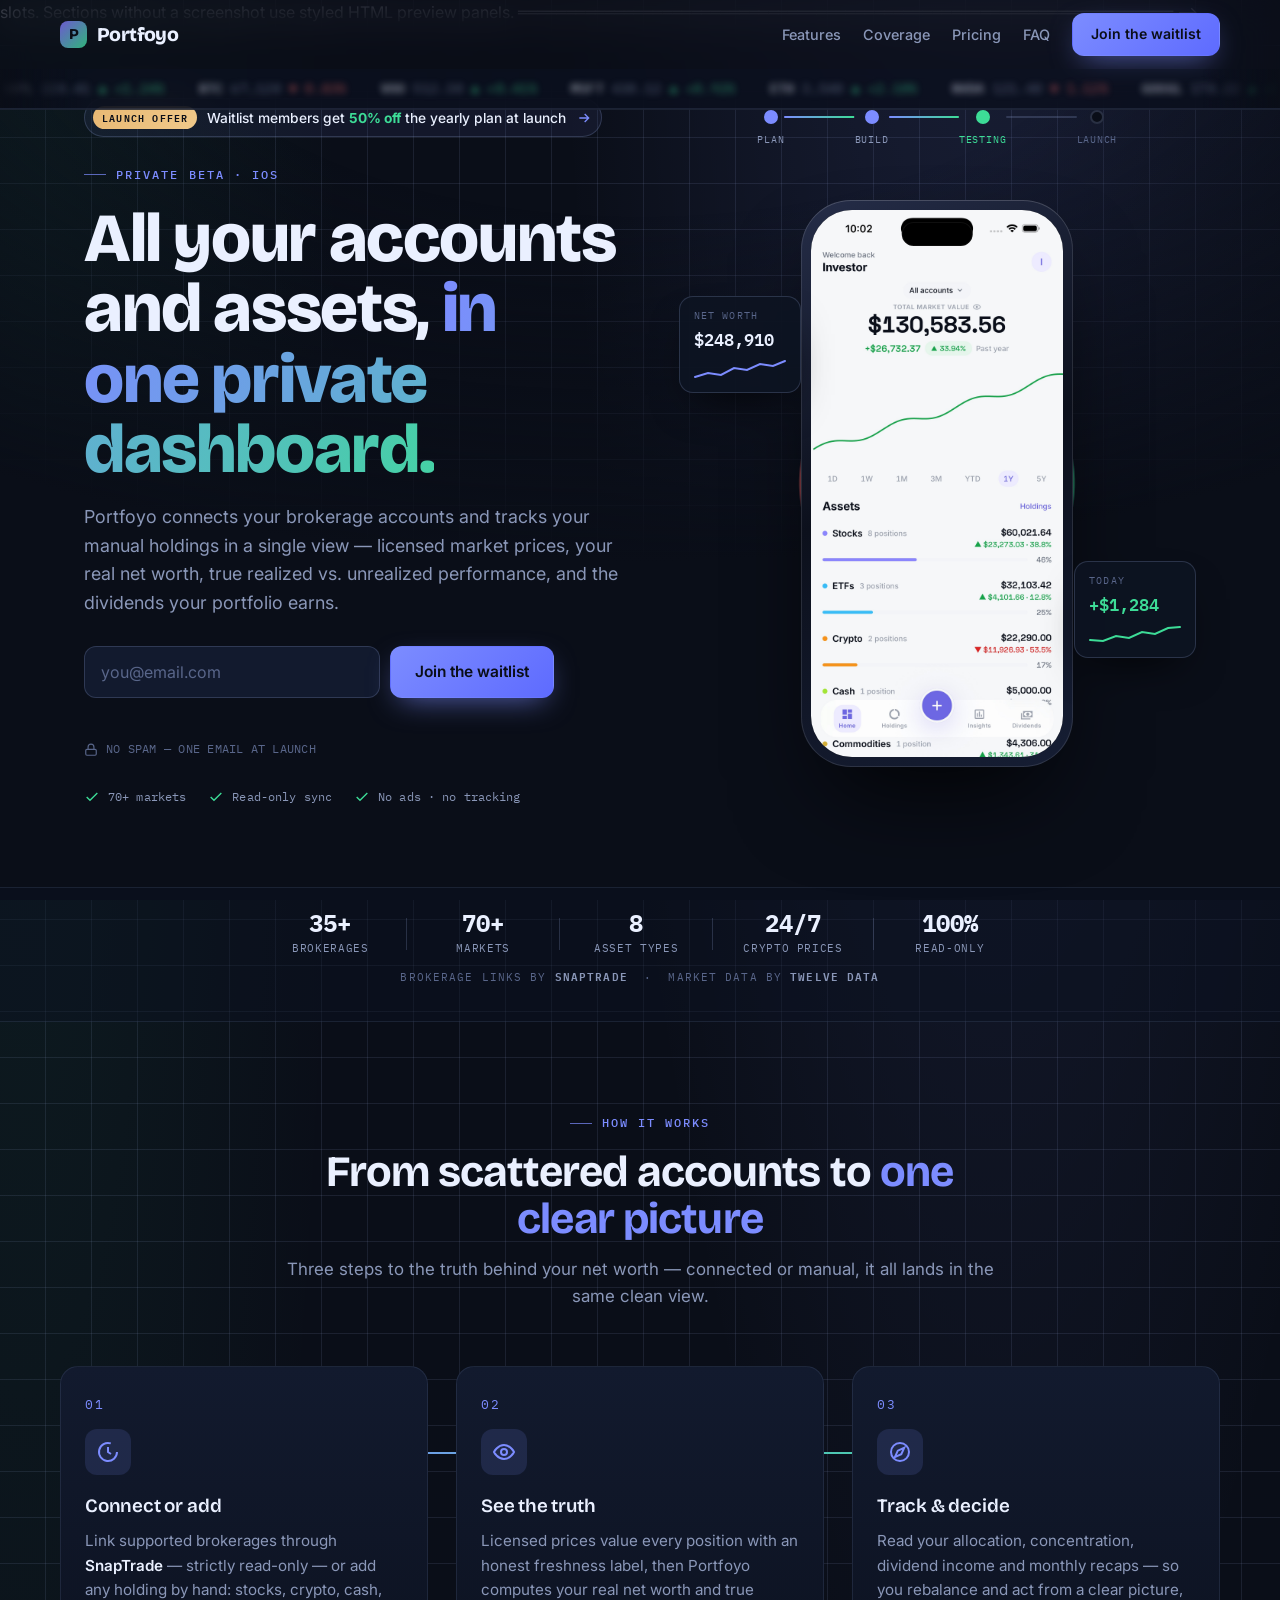
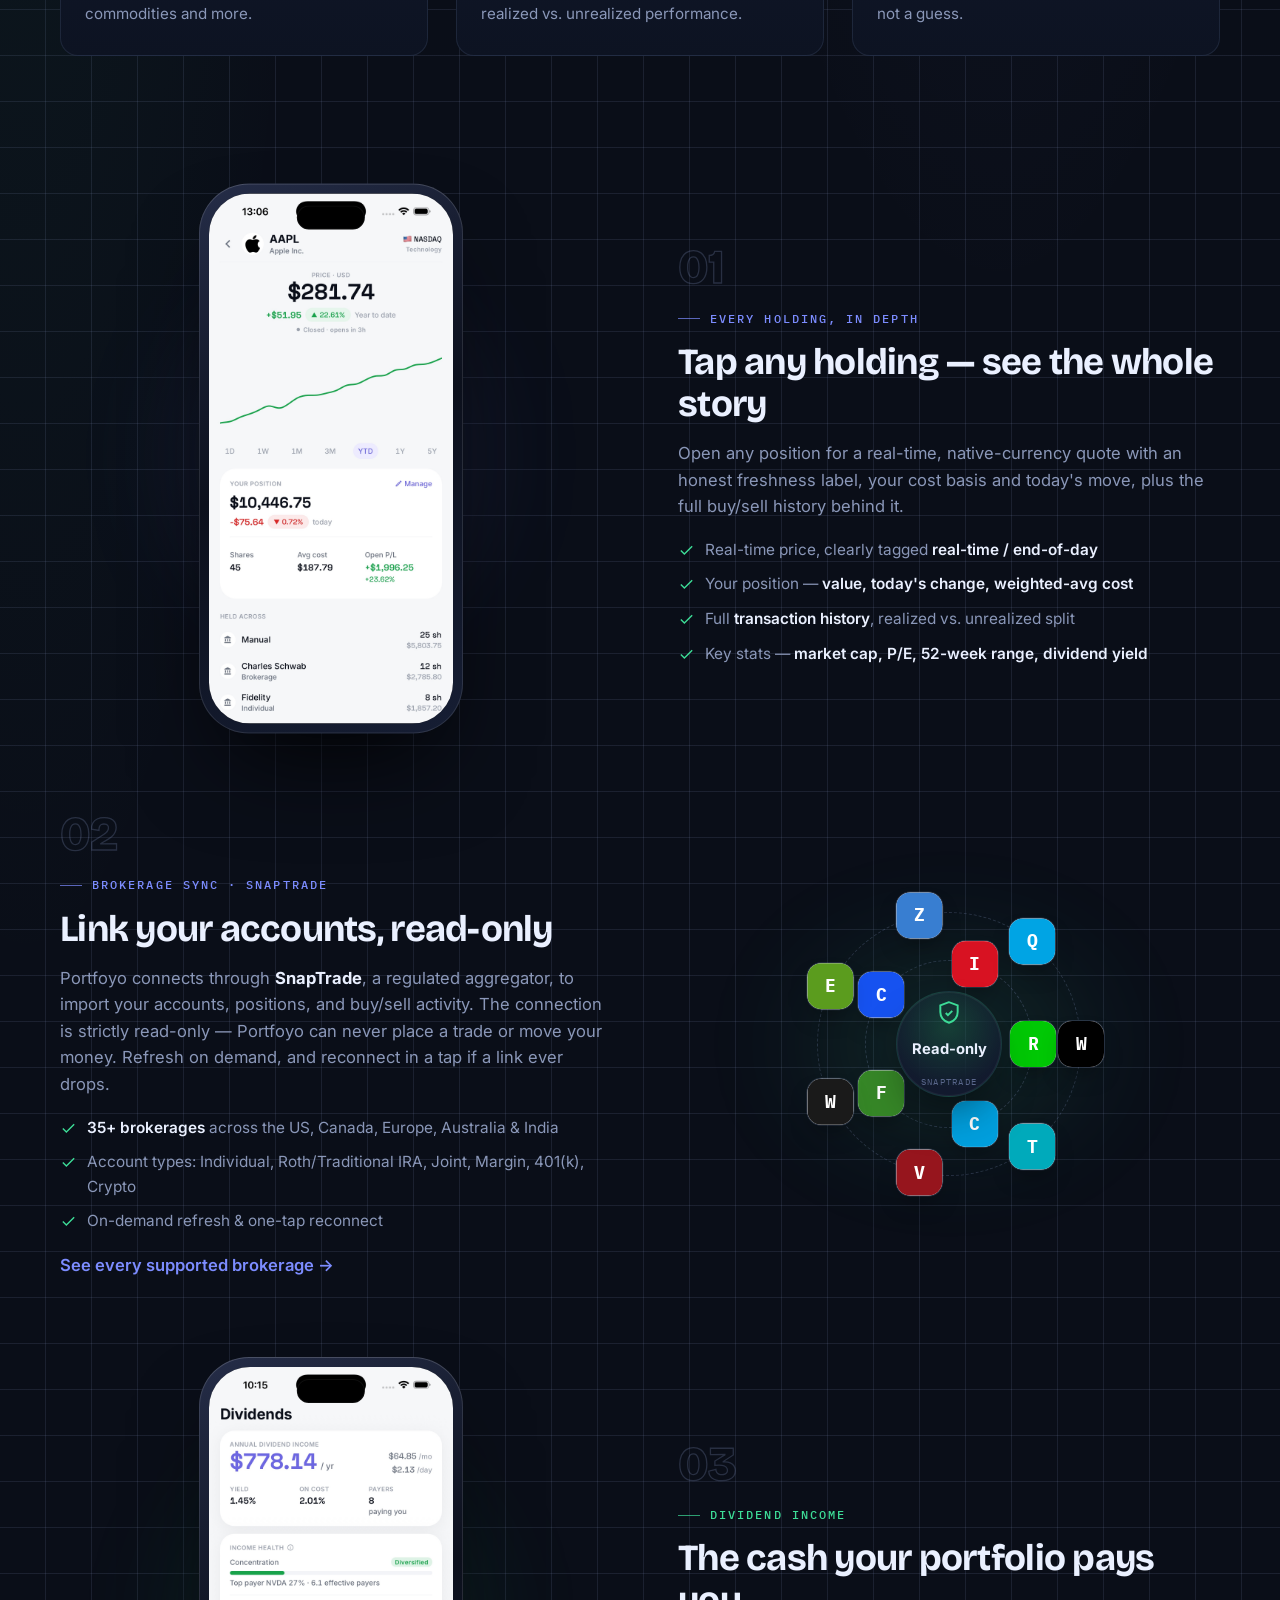
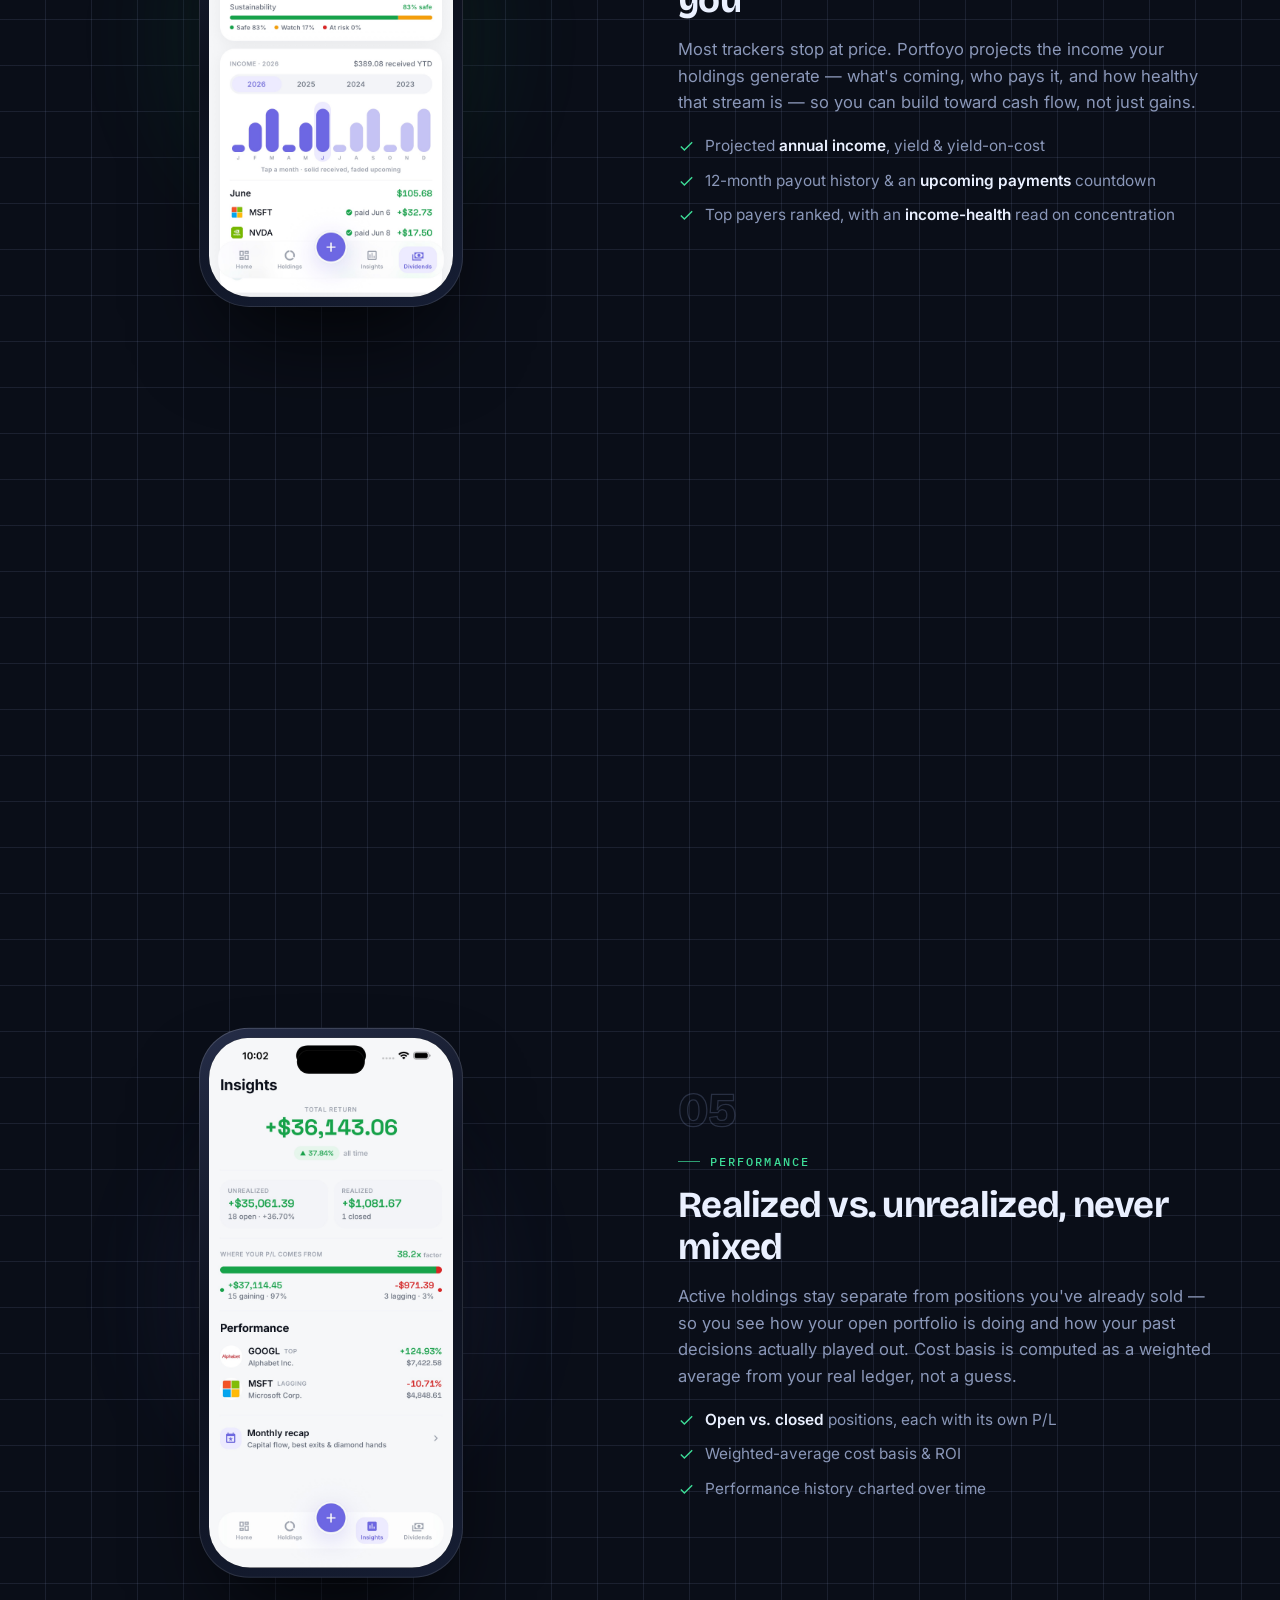
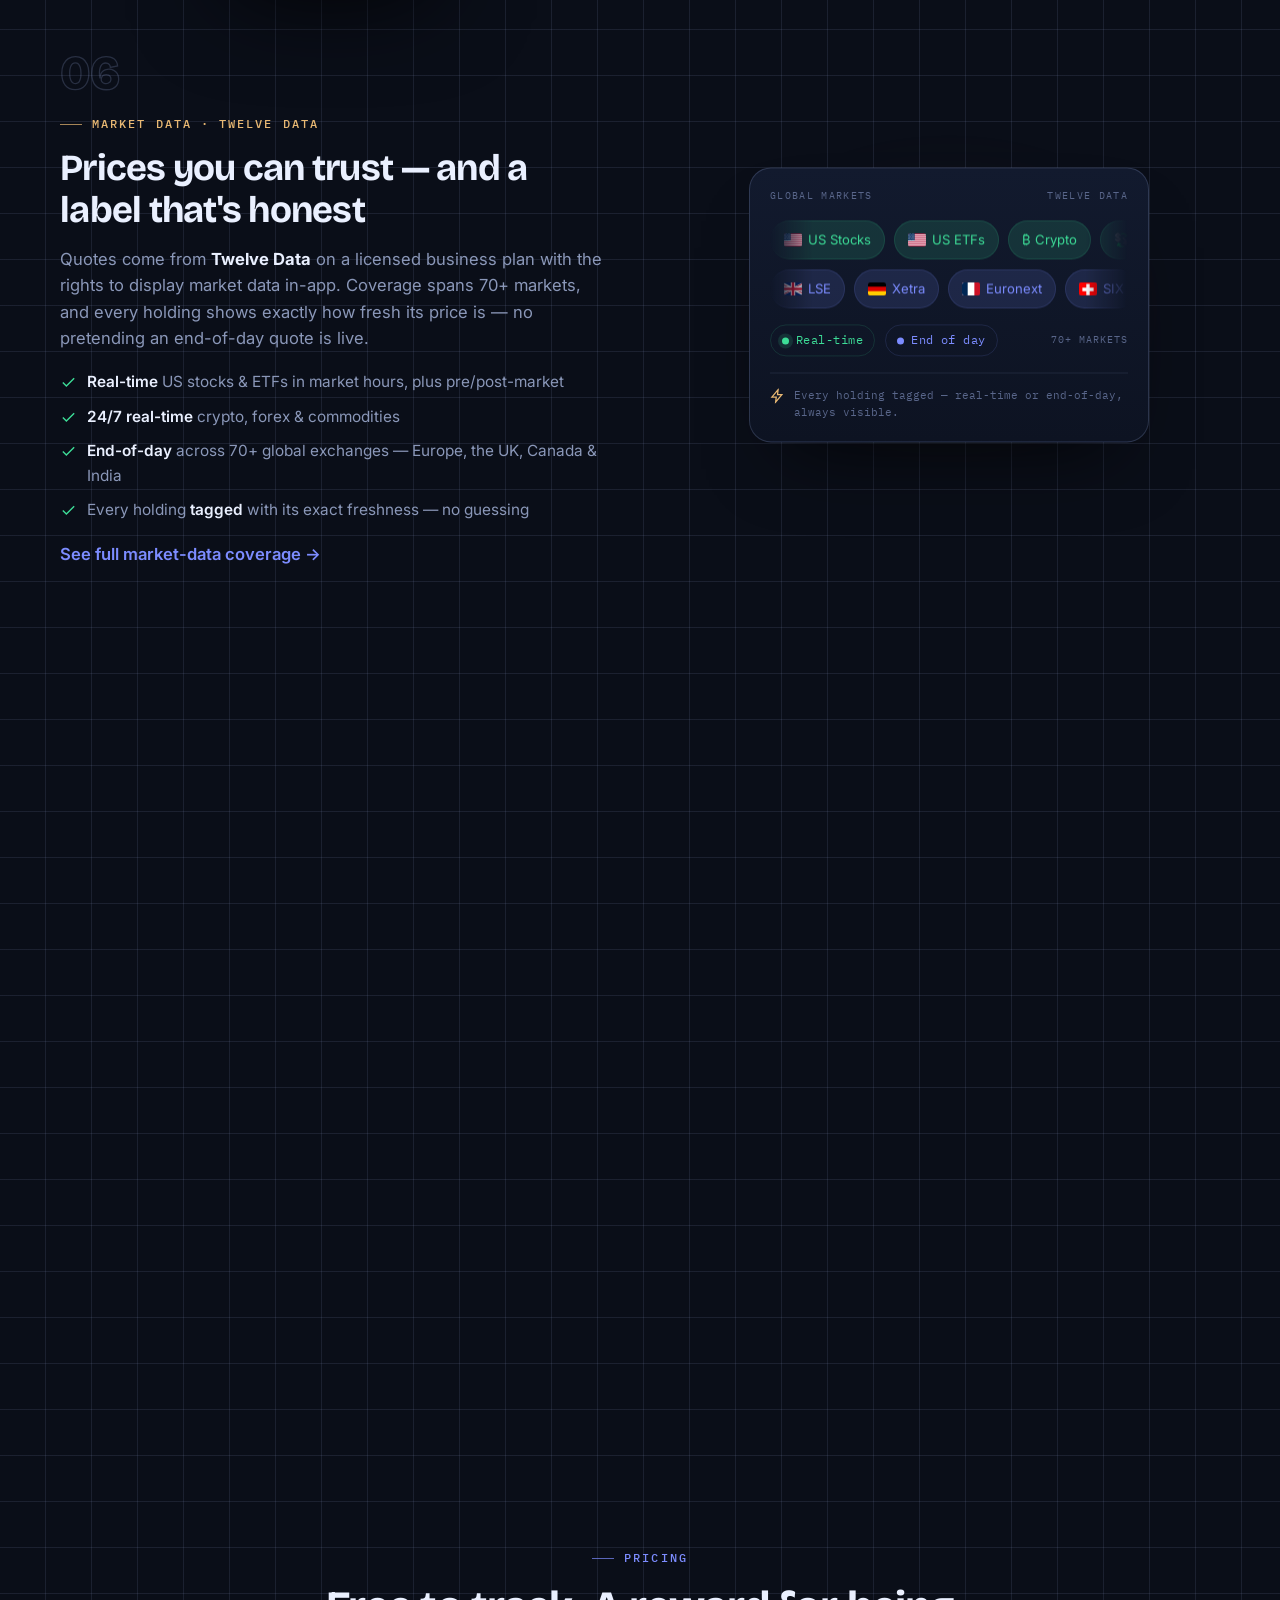
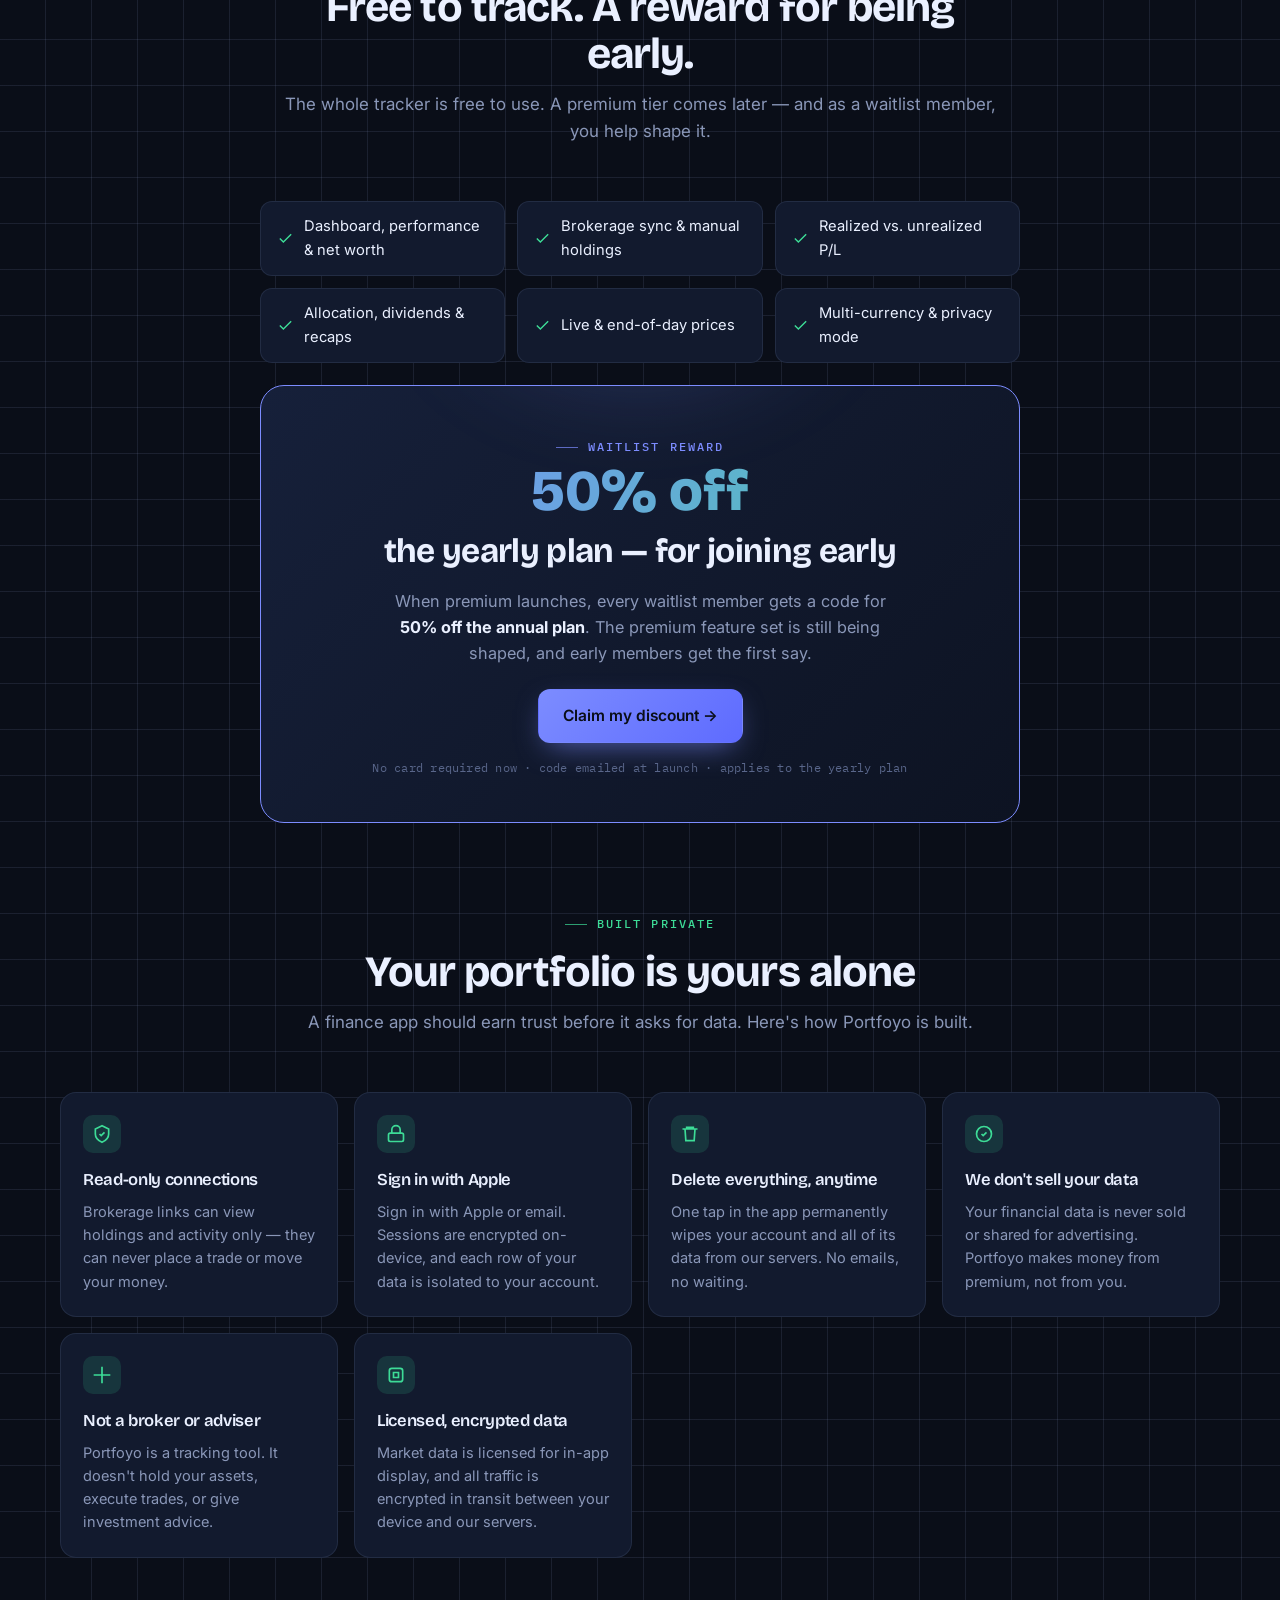
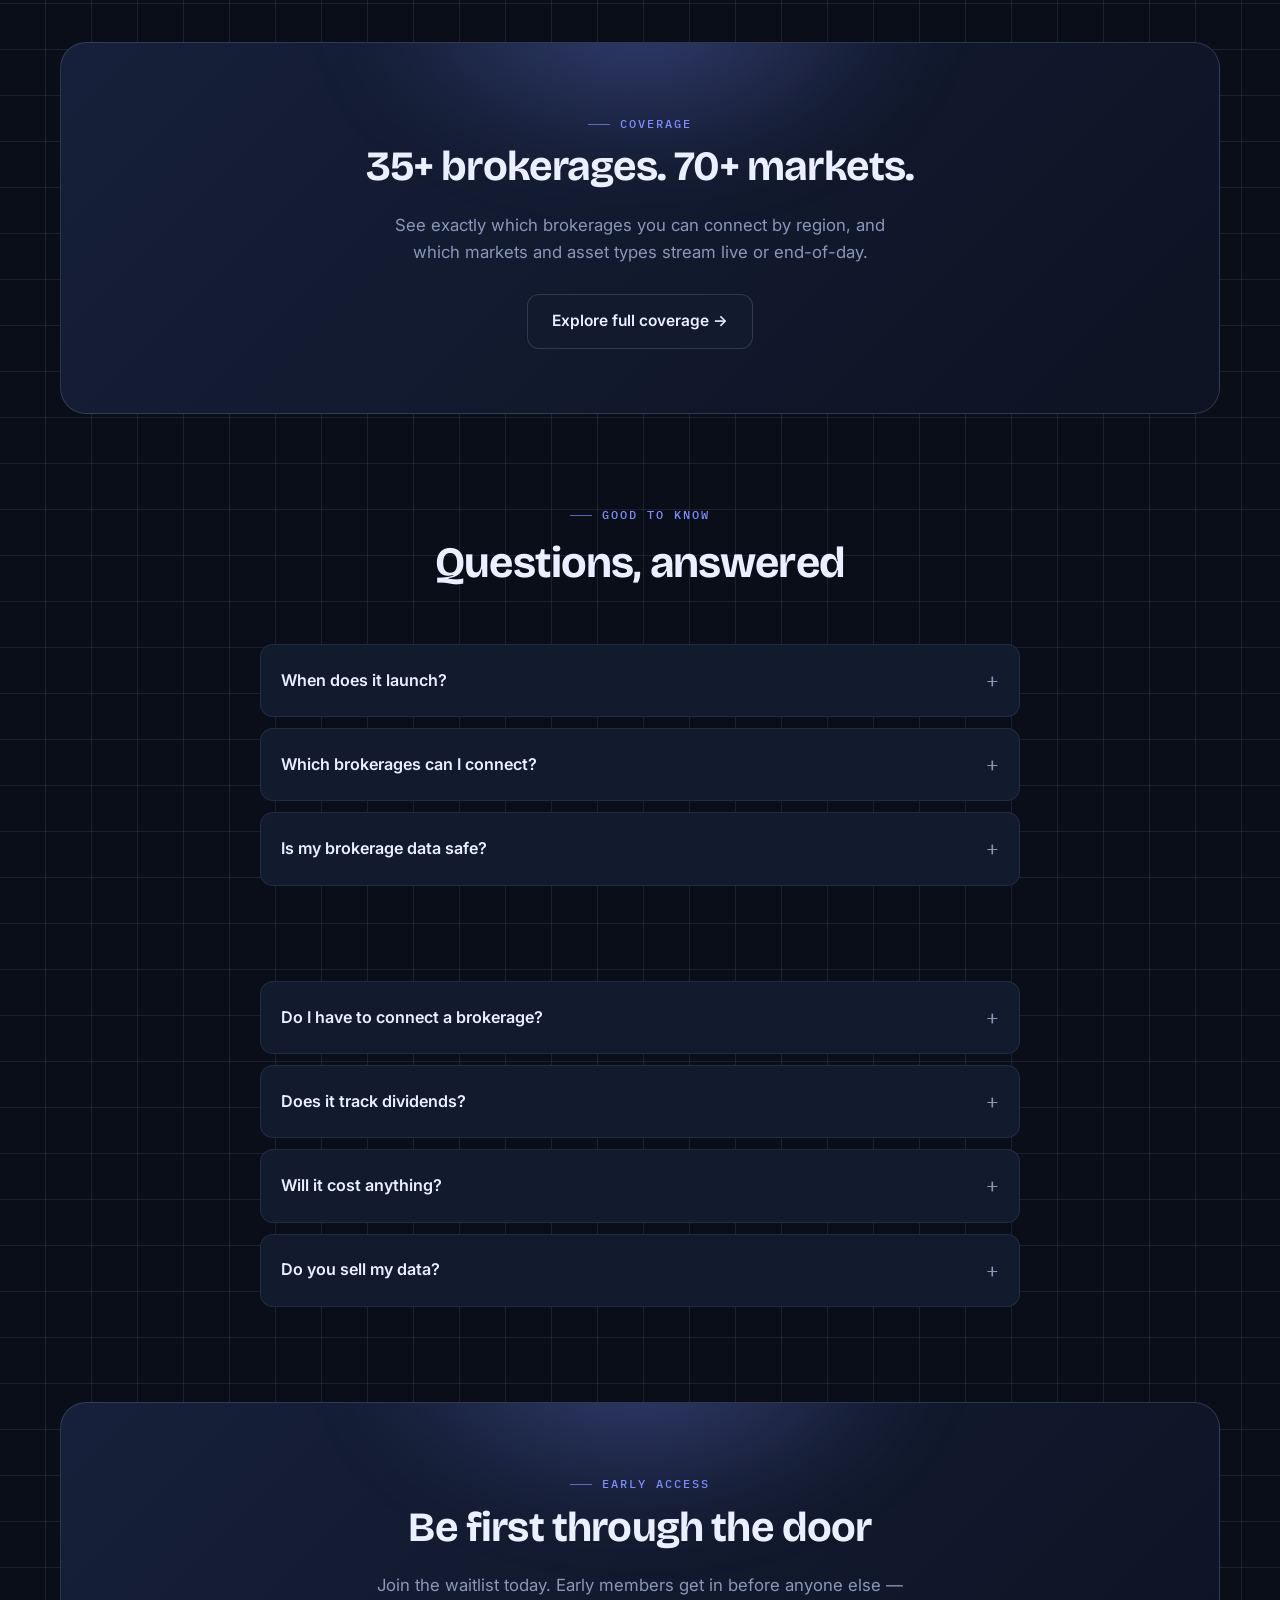
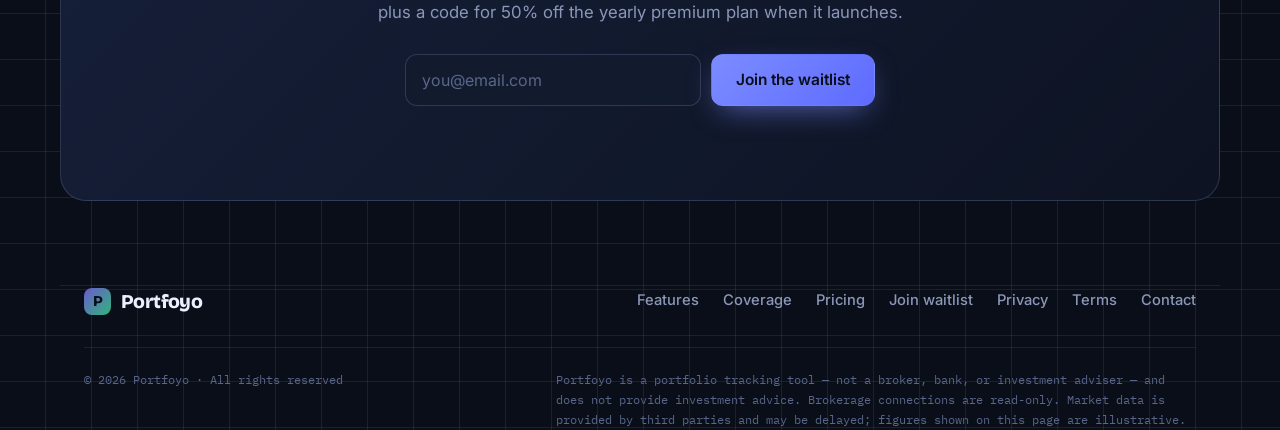
==== commit e5c65c3c: "SEO: add 1200x630 OG share card + image meta, og:locale, OG for legal pages, sitemap lastmod" ====
--- a/index.html
+++ b/index.html
@@ -20,14 +20,19 @@
 
   <meta property="og:type" content="website" />
   <meta property="og:site_name" content="Portfoyo" />
+  <meta property="og:locale" content="en_US" />
   <meta property="og:title" content="Portfoyo — Your whole portfolio, in one private dashboard" />
   <meta property="og:description" content="Connect your brokerages, track manual assets. Licensed prices, real net worth, true performance, dividend income. Join the iOS waitlist." />
   <meta property="og:url" content="https://www.portfoyo.app/" />
-  <meta property="og:image" content="https://www.portfoyo.app/assets/dashboard.jpg" />
+  <meta property="og:image" content="https://www.portfoyo.app/assets/og.jpg" />
+  <meta property="og:image:width" content="1200" />
+  <meta property="og:image:height" content="630" />
+  <meta property="og:image:alt" content="Portfoyo — all your investments in one private dashboard" />
   <meta name="twitter:card" content="summary_large_image" />
   <meta name="twitter:title" content="Portfoyo — Your whole portfolio, in one private dashboard" />
   <meta name="twitter:description" content="Connect your brokerages, track manual assets. Licensed prices, real net worth, true performance, dividend income. Join the iOS waitlist." />
-  <meta name="twitter:image" content="https://www.portfoyo.app/assets/dashboard.jpg" />
+  <meta name="twitter:image" content="https://www.portfoyo.app/assets/og.jpg" />
+  <meta name="twitter:image:alt" content="Portfoyo — all your investments in one private dashboard" />
 
   <link rel="icon" href="favicon.ico?v=2" sizes="any" />
 
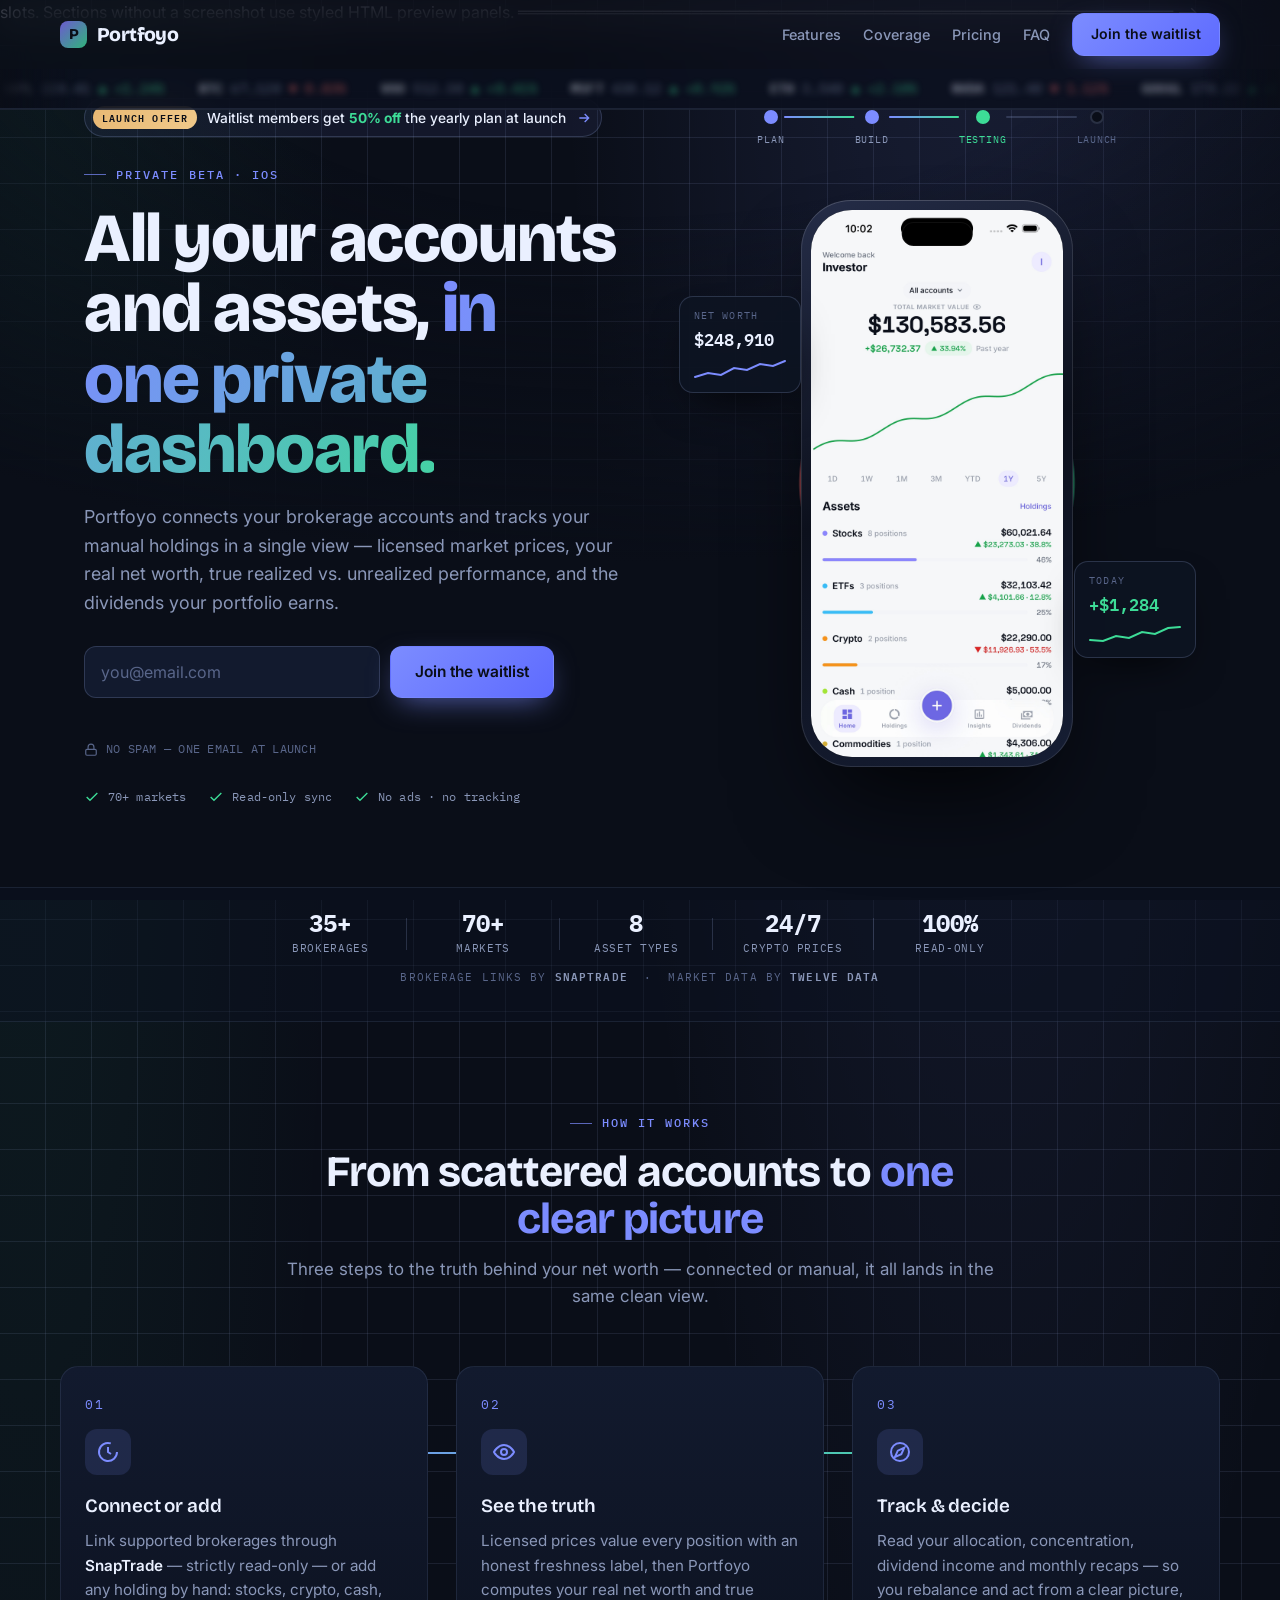
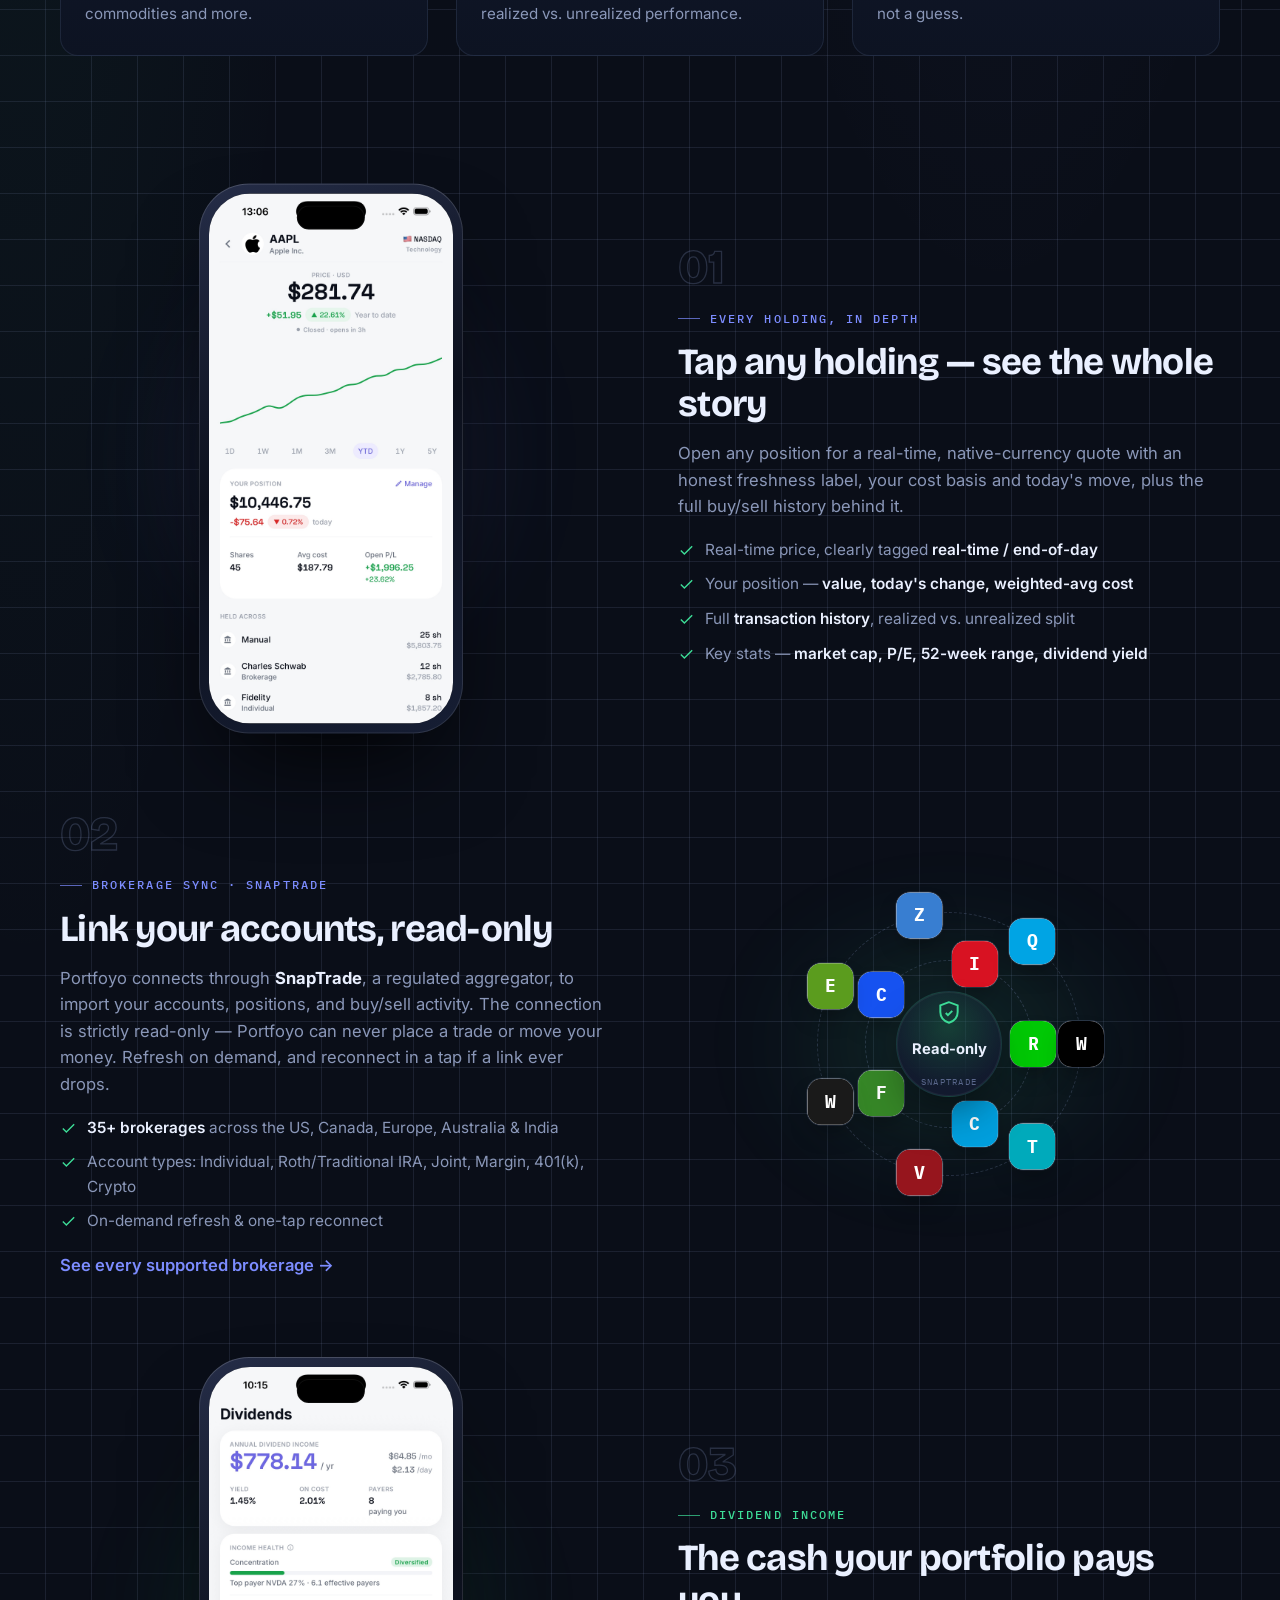
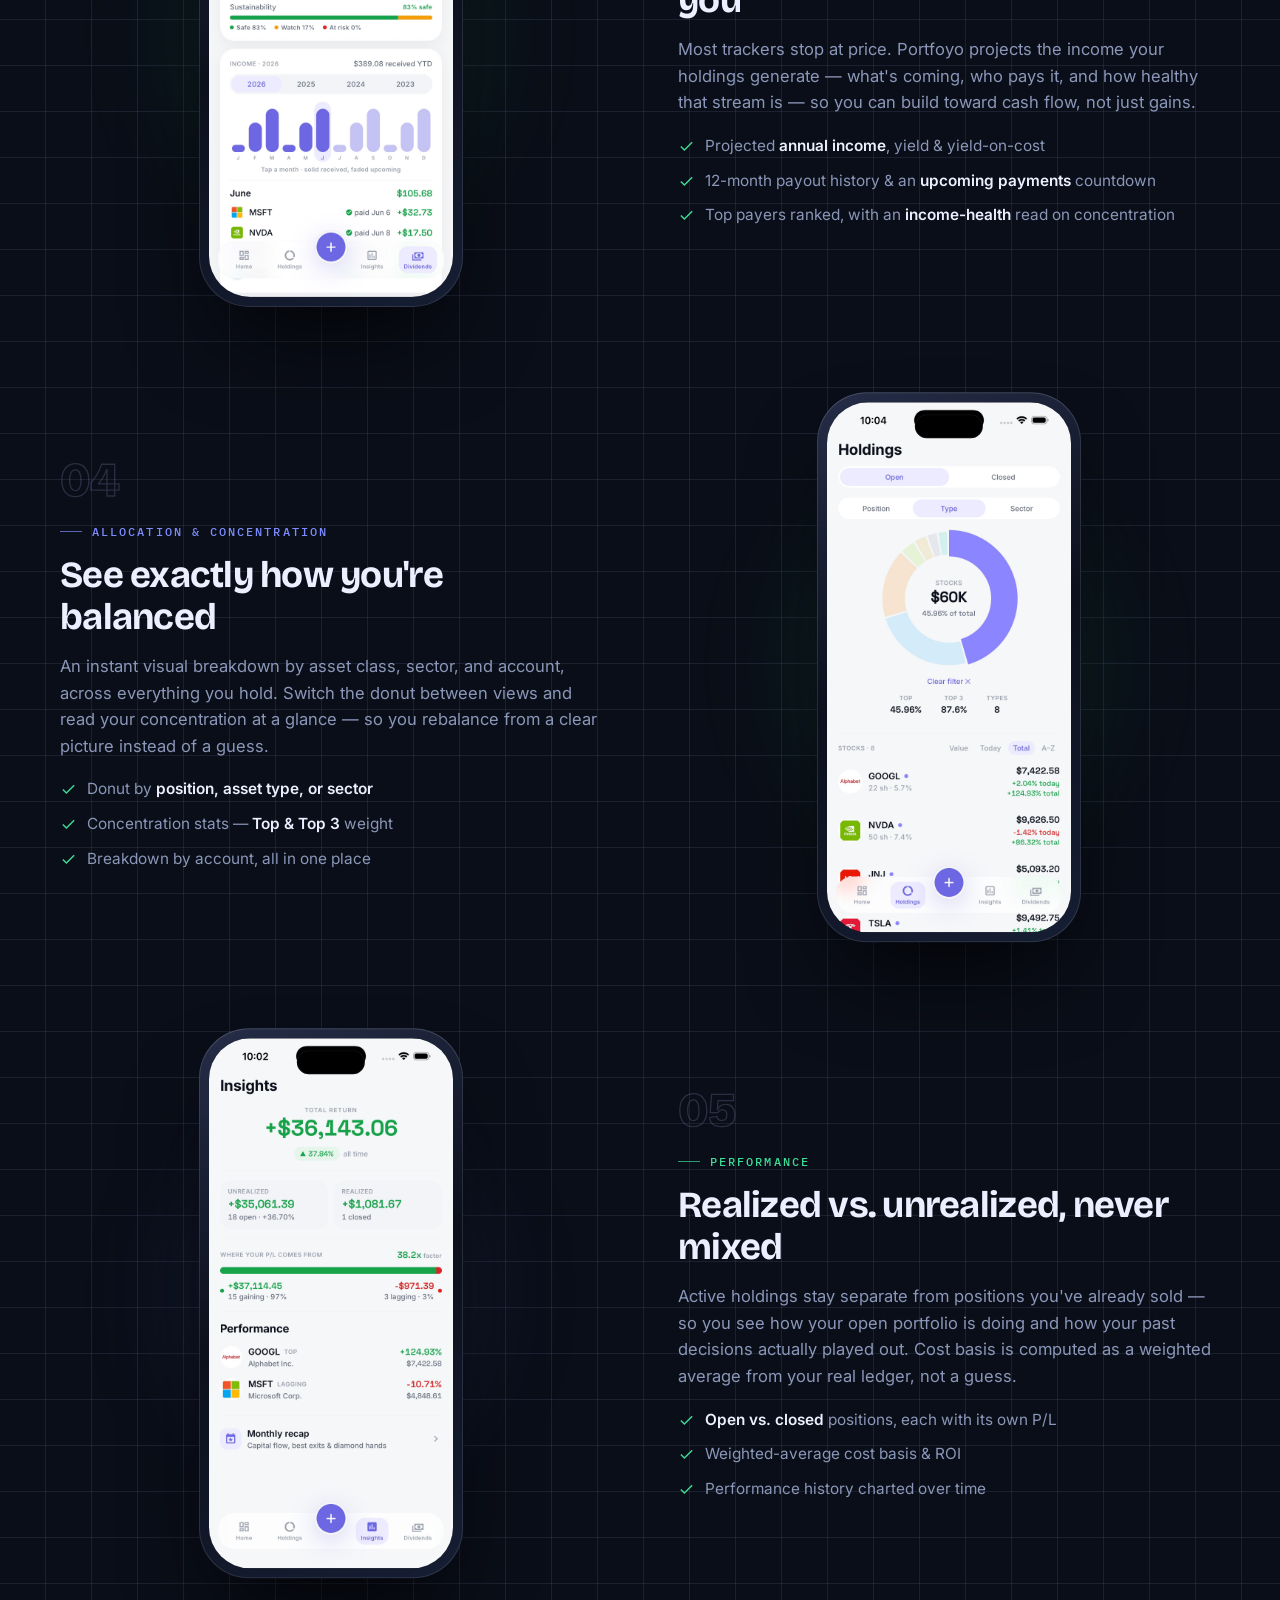
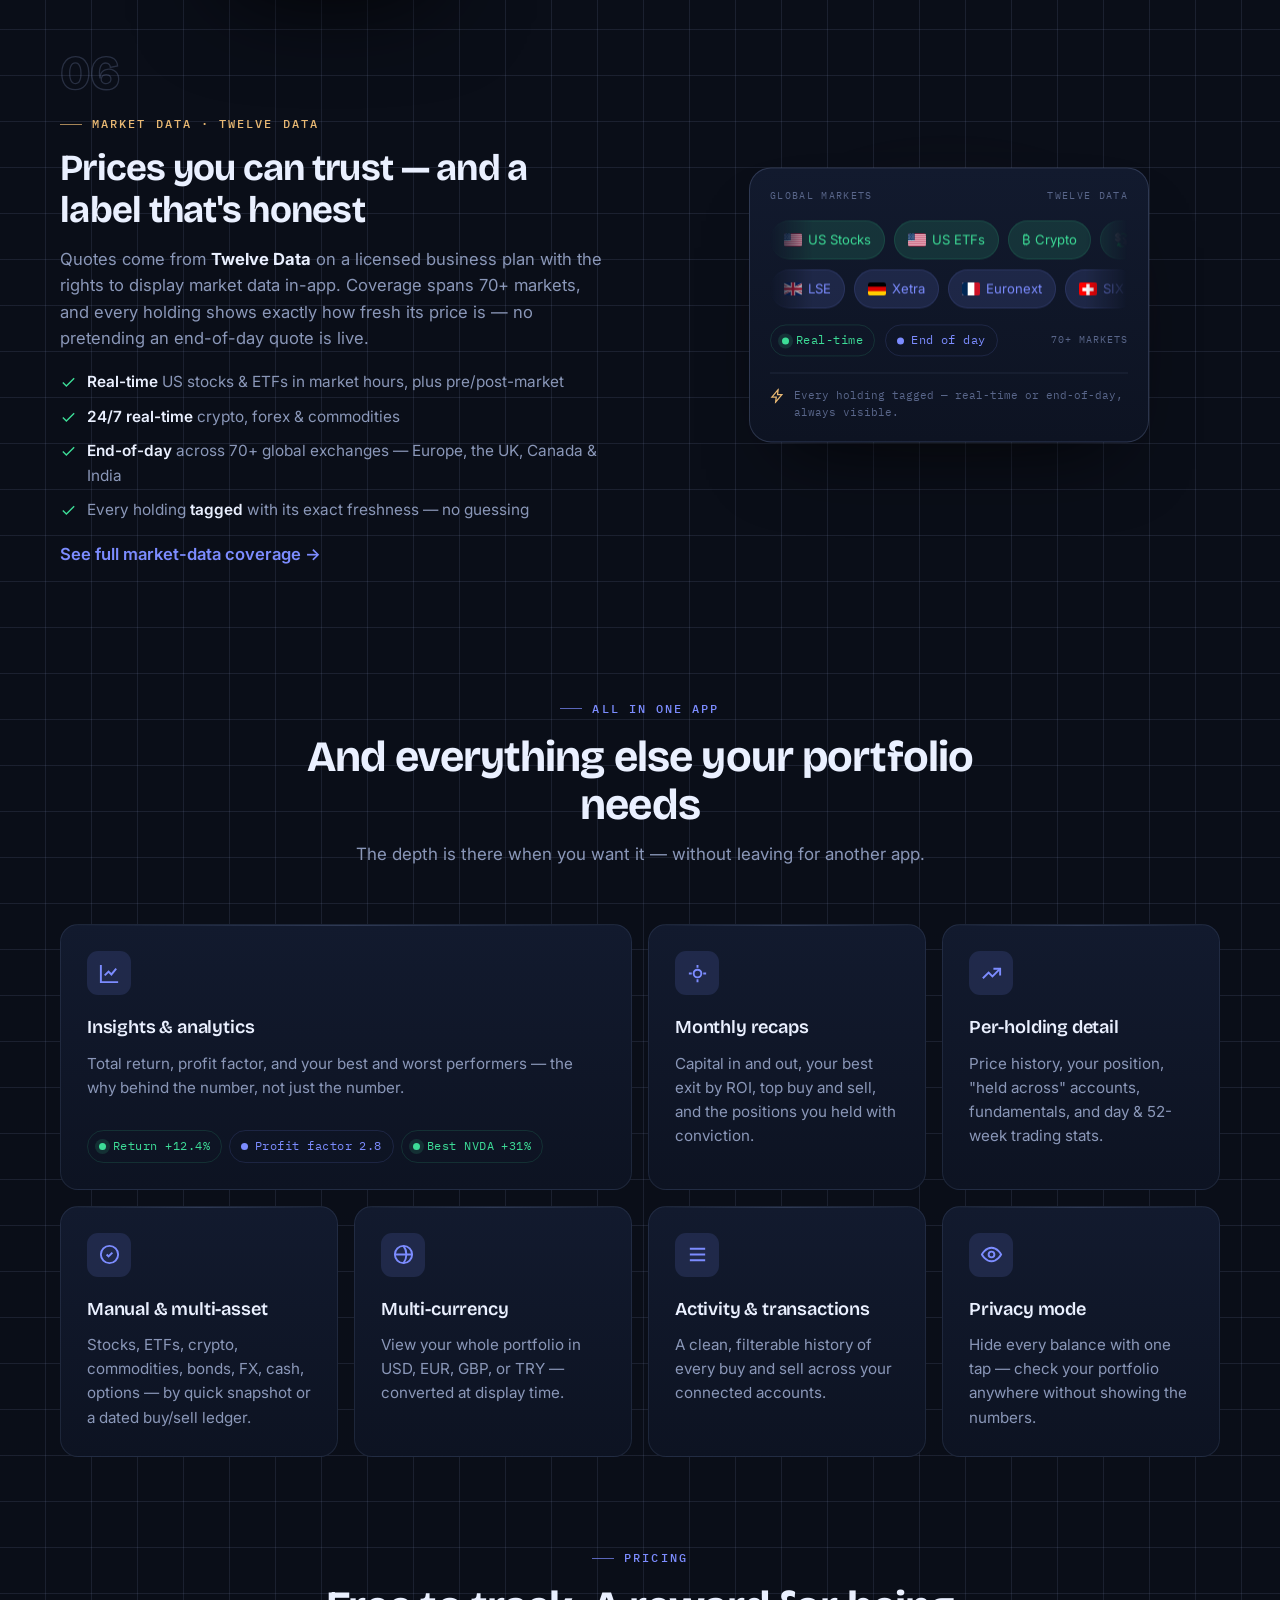
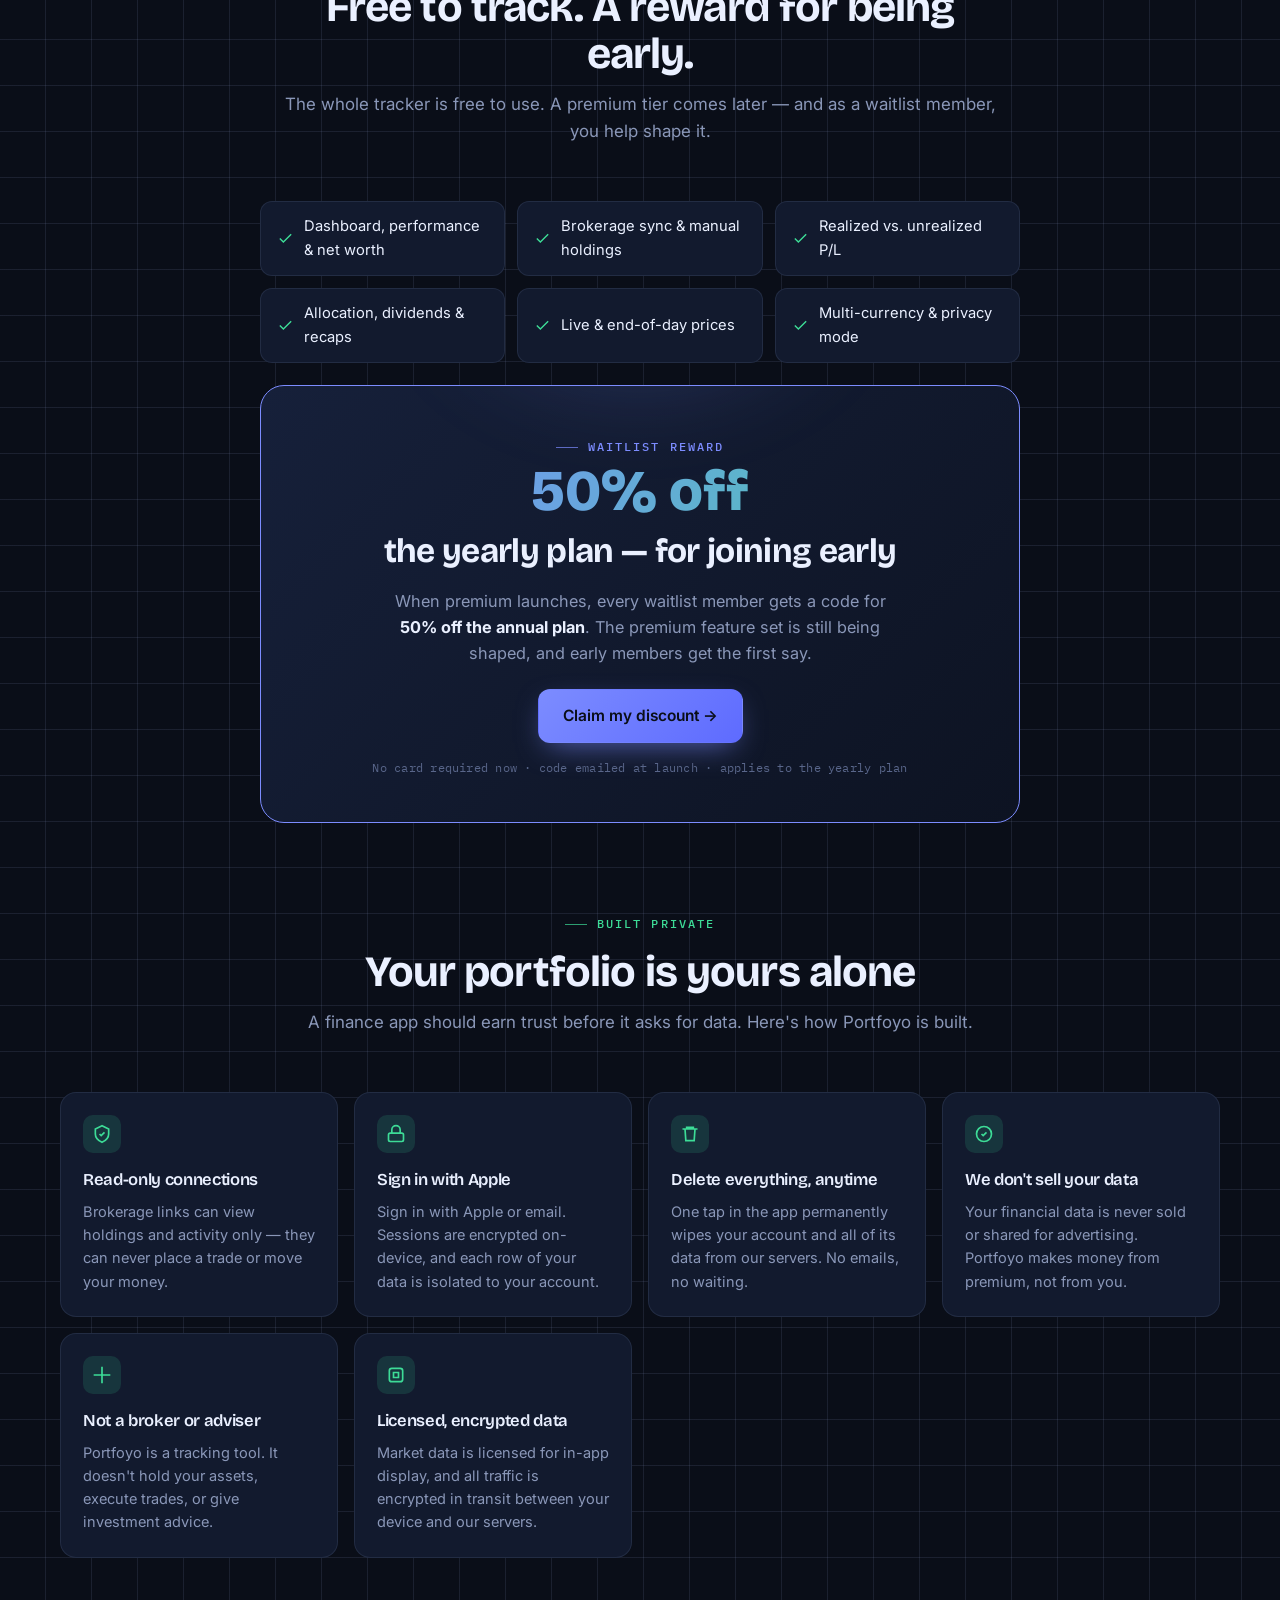
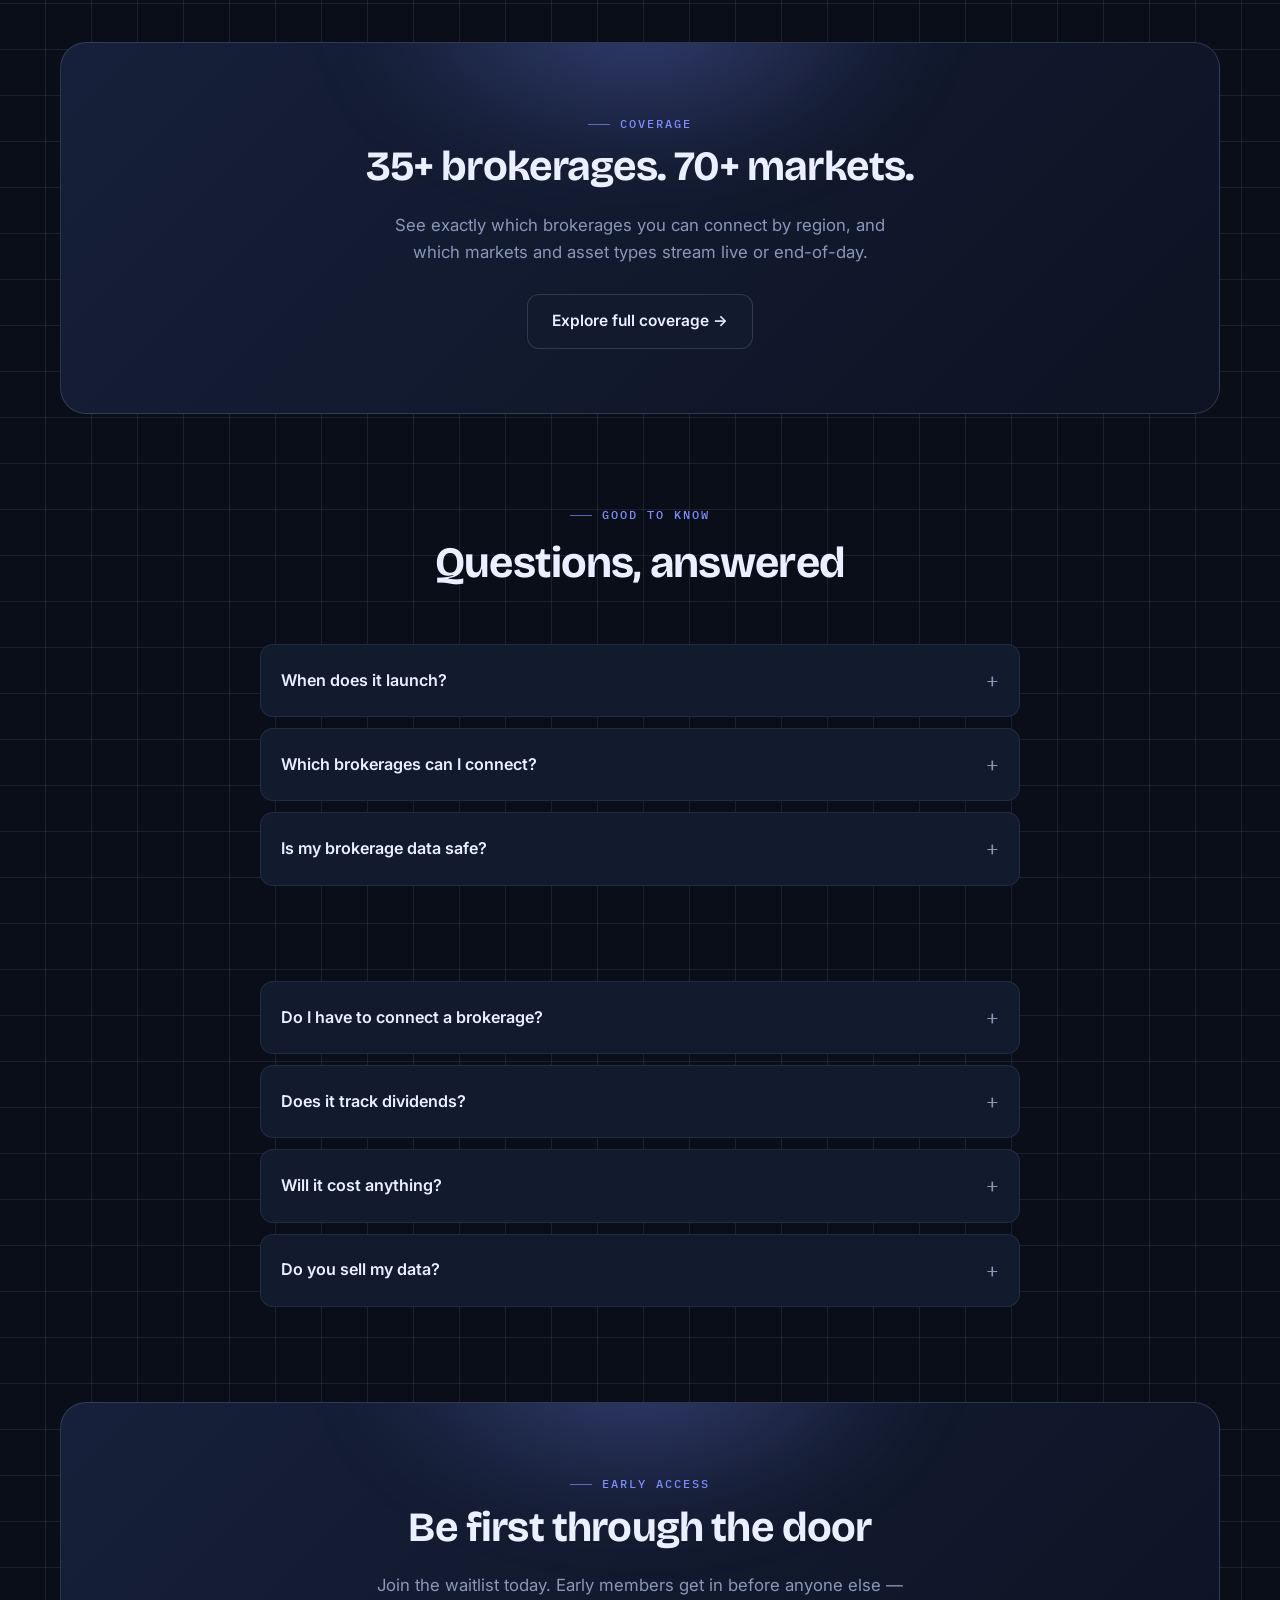
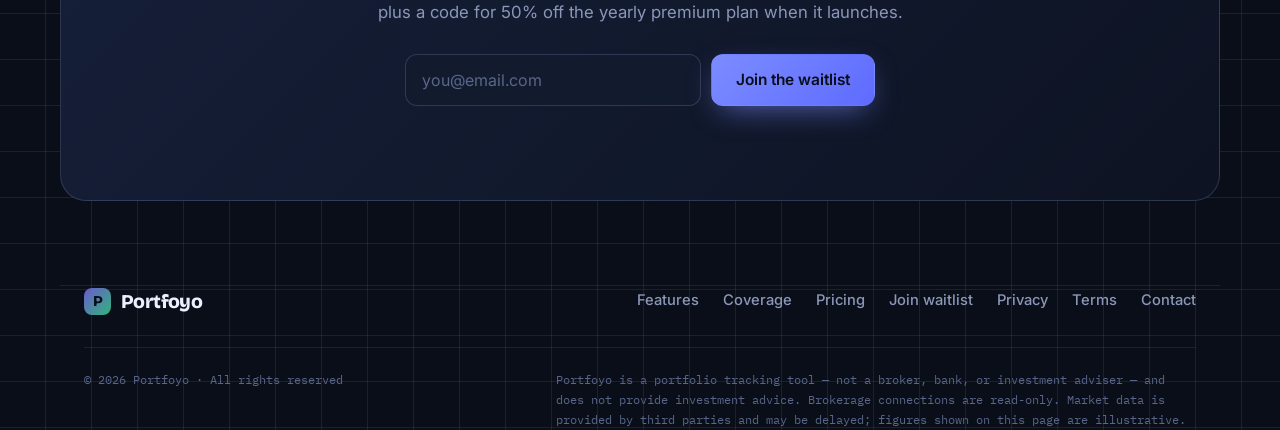
==== commit 1b391bab: "Add Cloudflare Web Analytics (cookieless) + privacy-policy disclosure" ====
--- a/index.html
+++ b/index.html
@@ -737,5 +737,7 @@
       });
     }
   </script>
+
+  <!-- Cloudflare Web Analytics --><script defer src="https://static.cloudflareinsights.com/beacon.min.js" data-cf-beacon='{"token": "9b5ac4a0bb744fbc82fa827f2757eac6"}'></script><!-- End Cloudflare Web Analytics -->
 </body>
 </html>
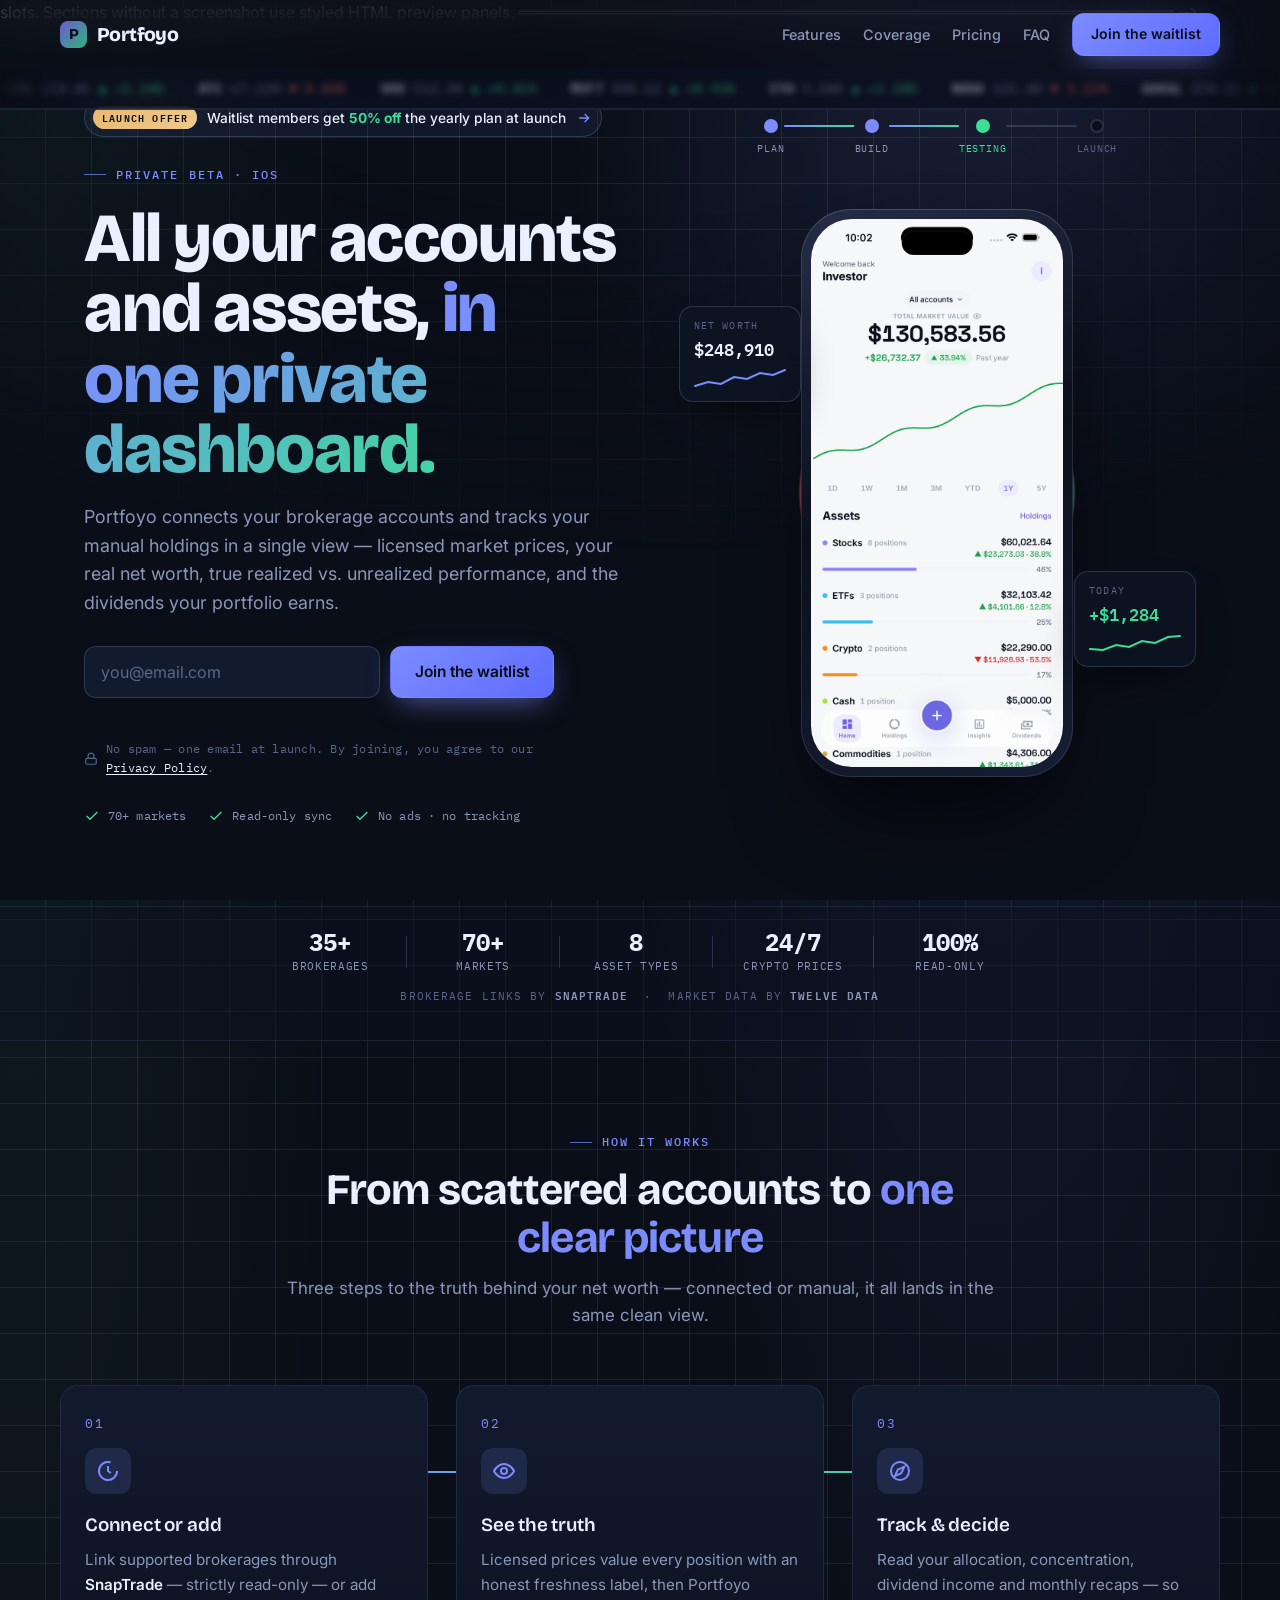
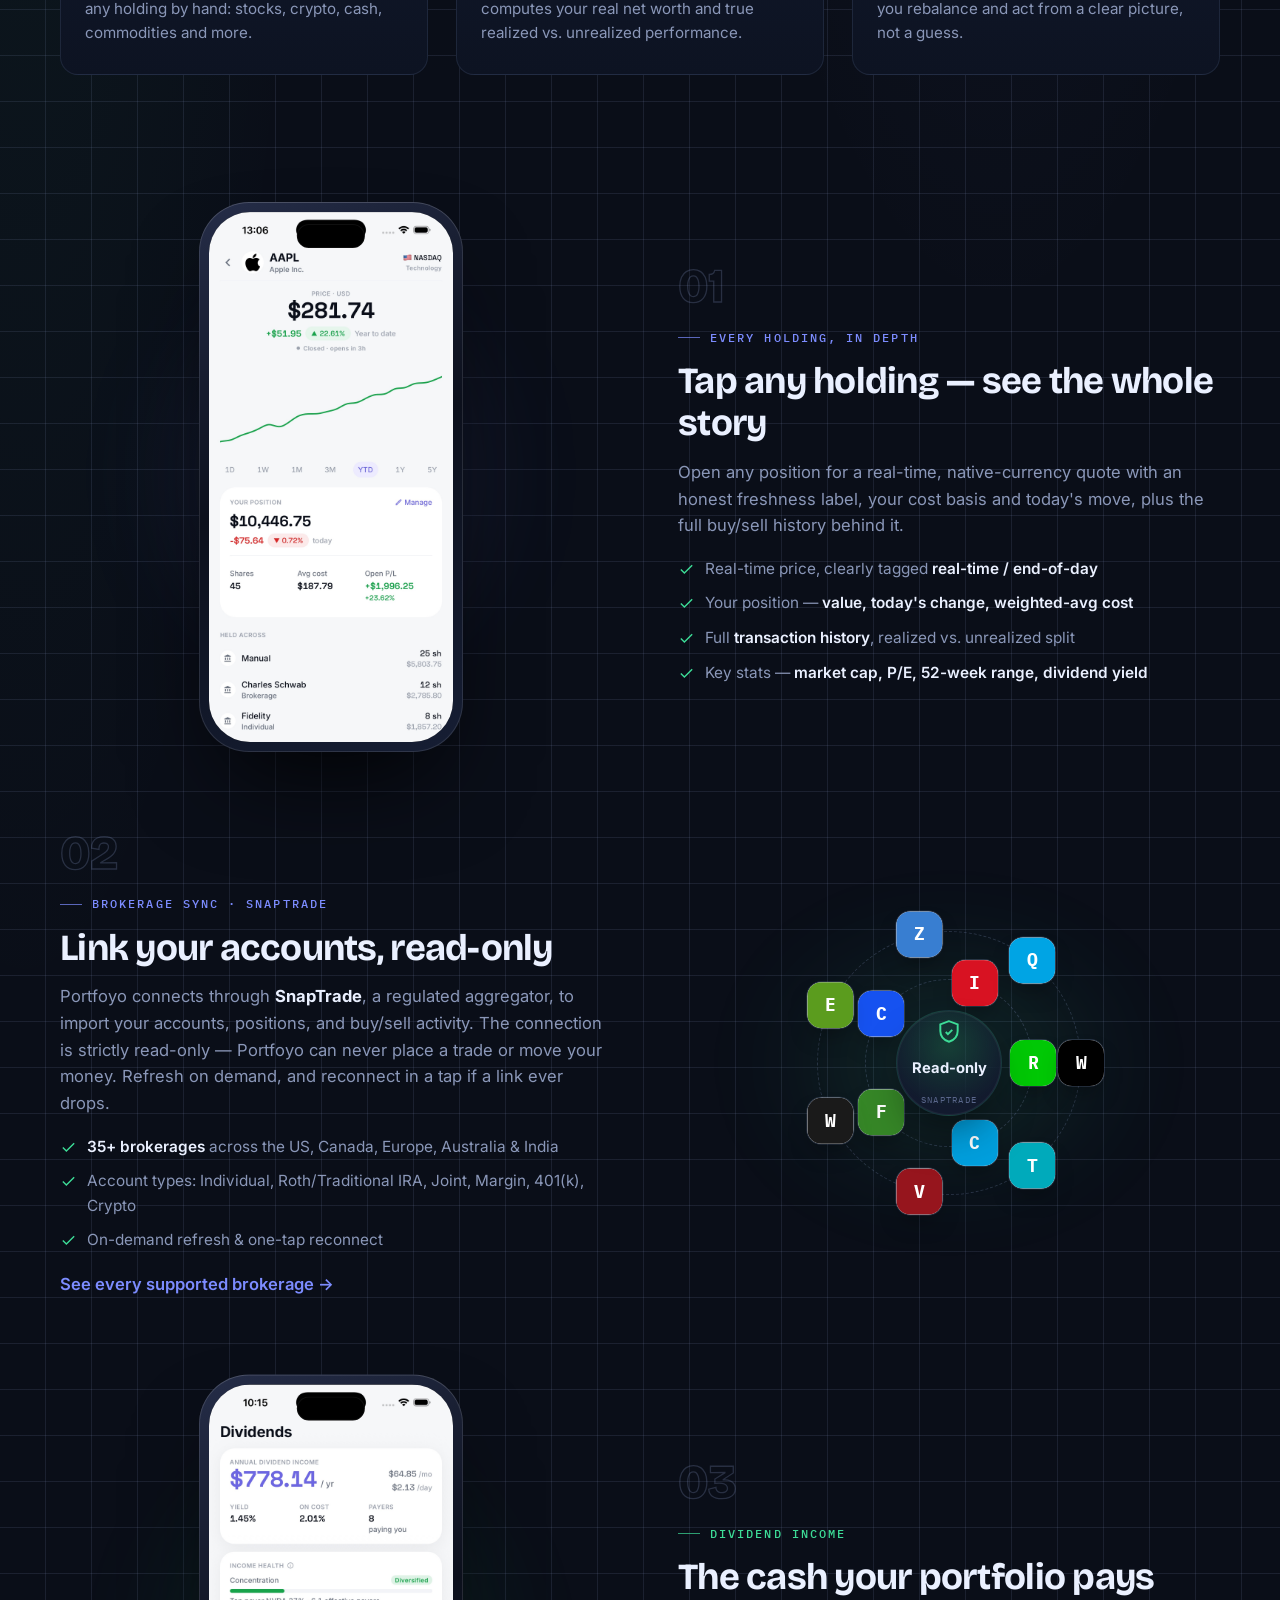
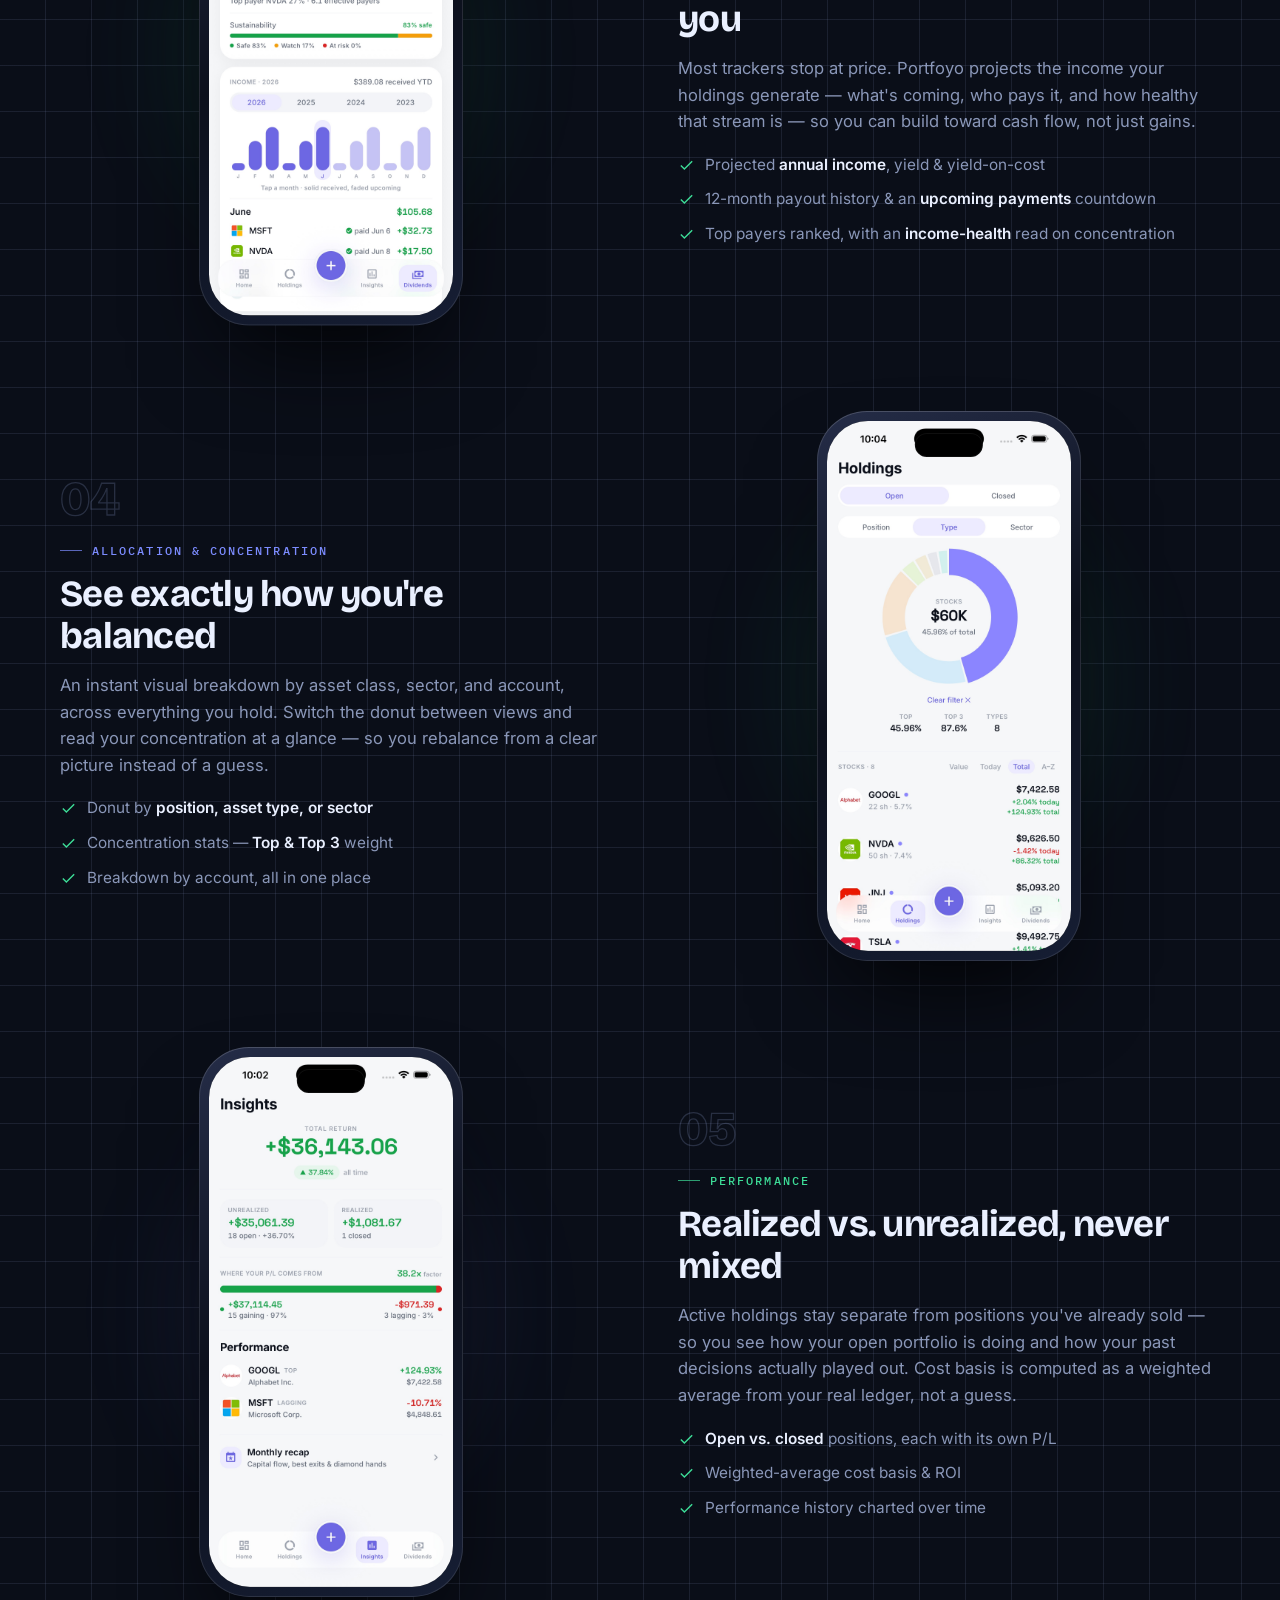
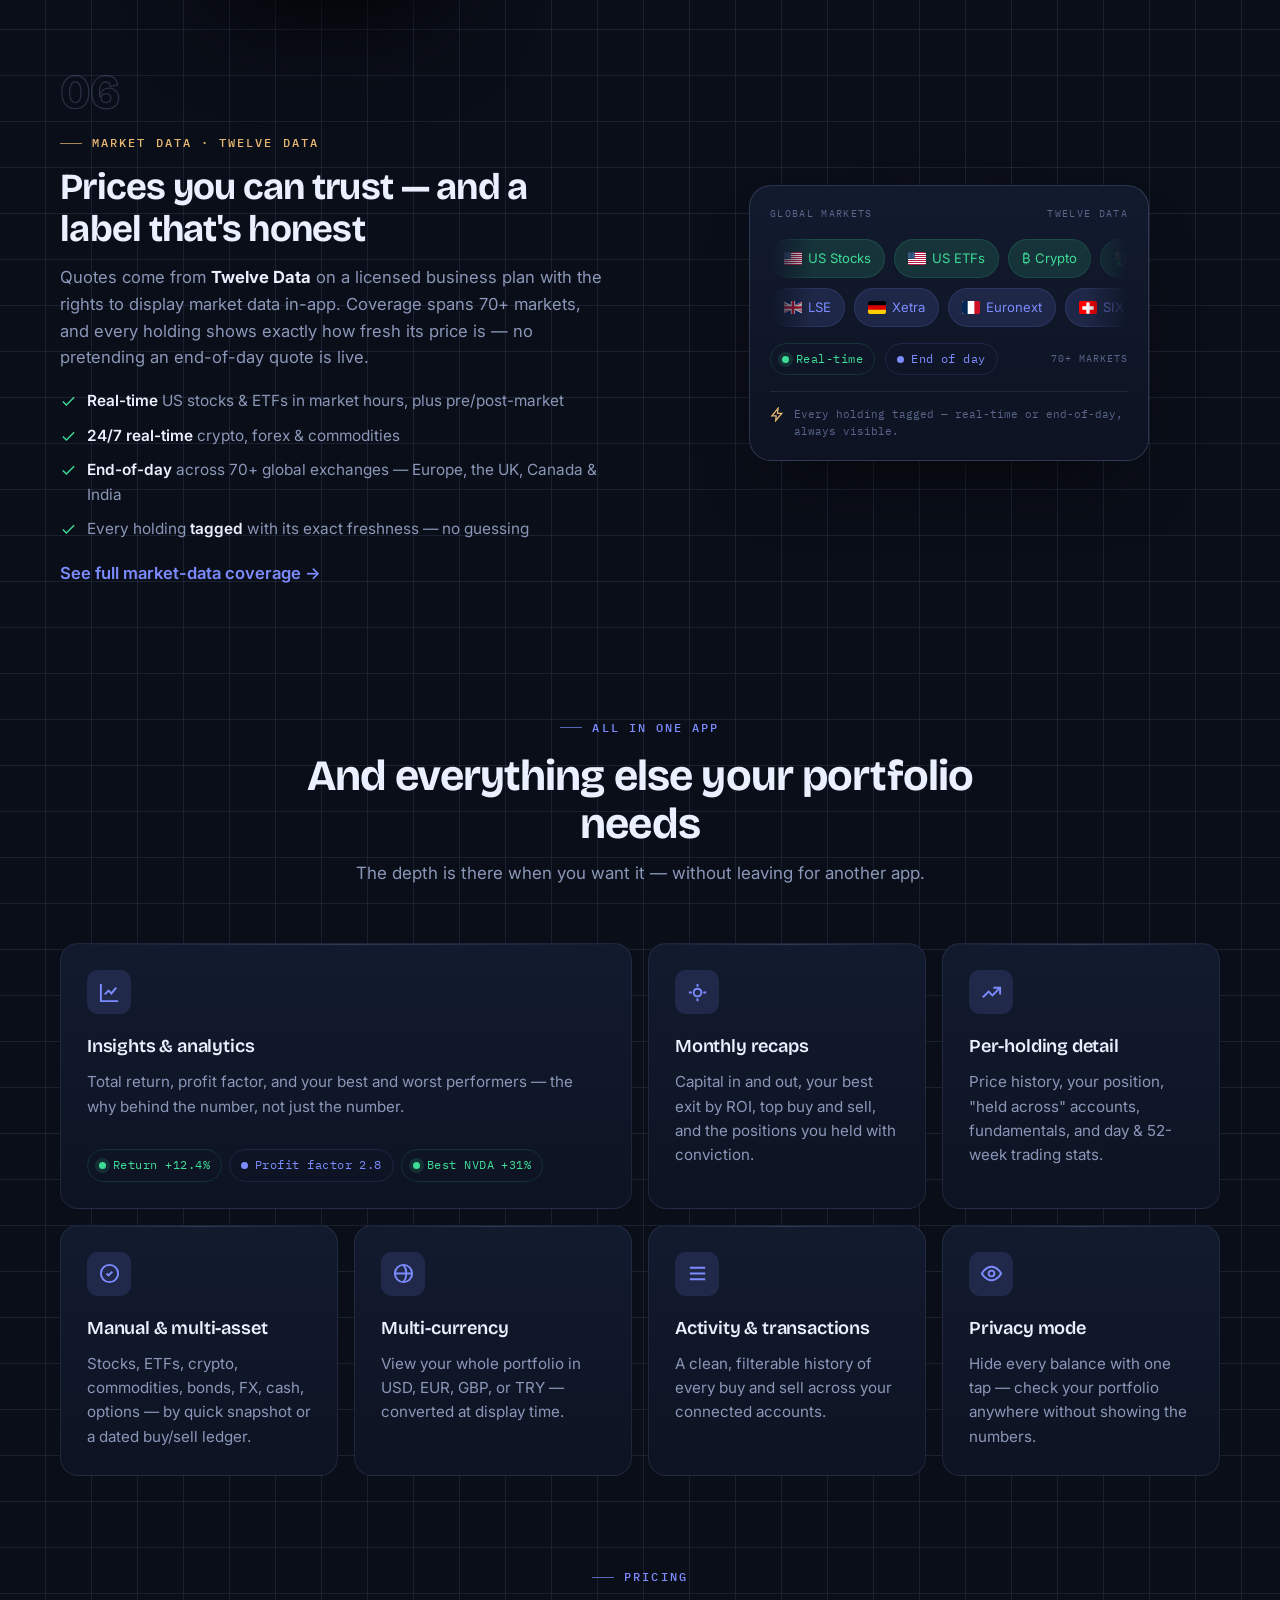
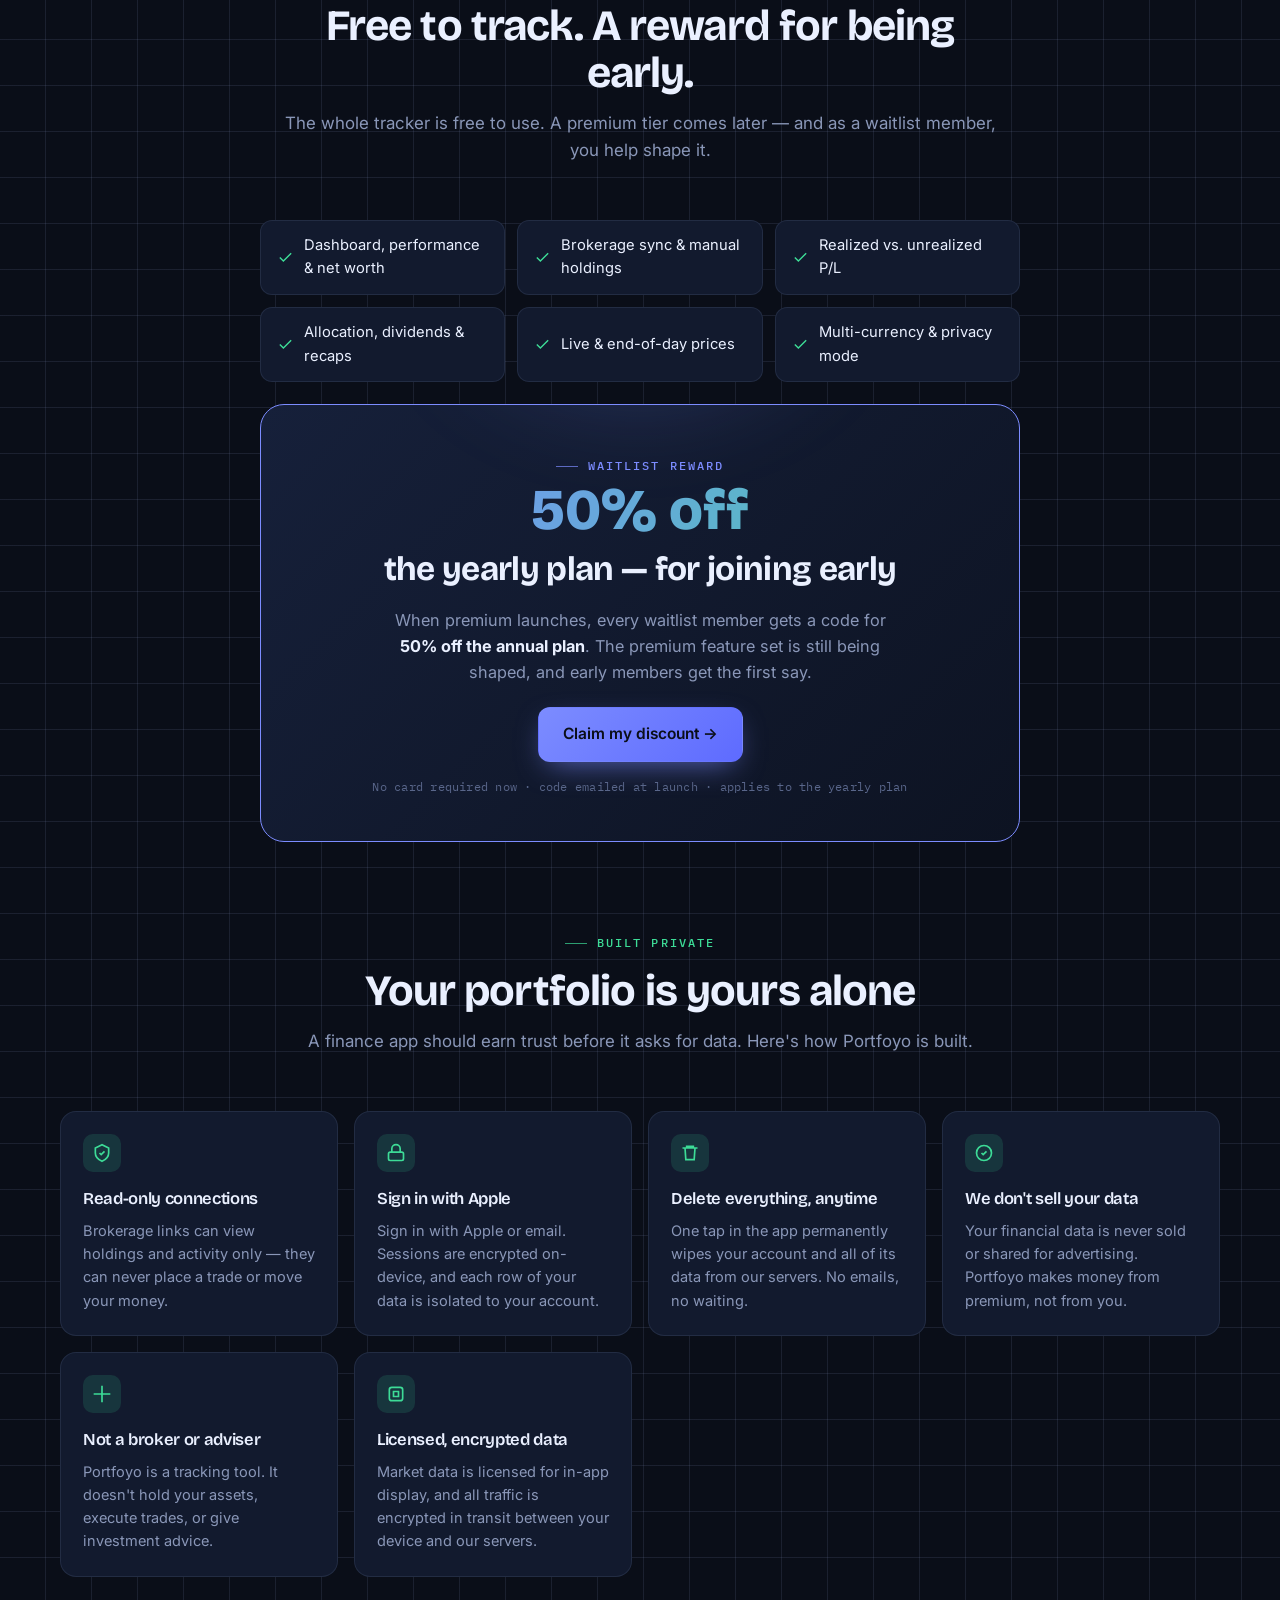
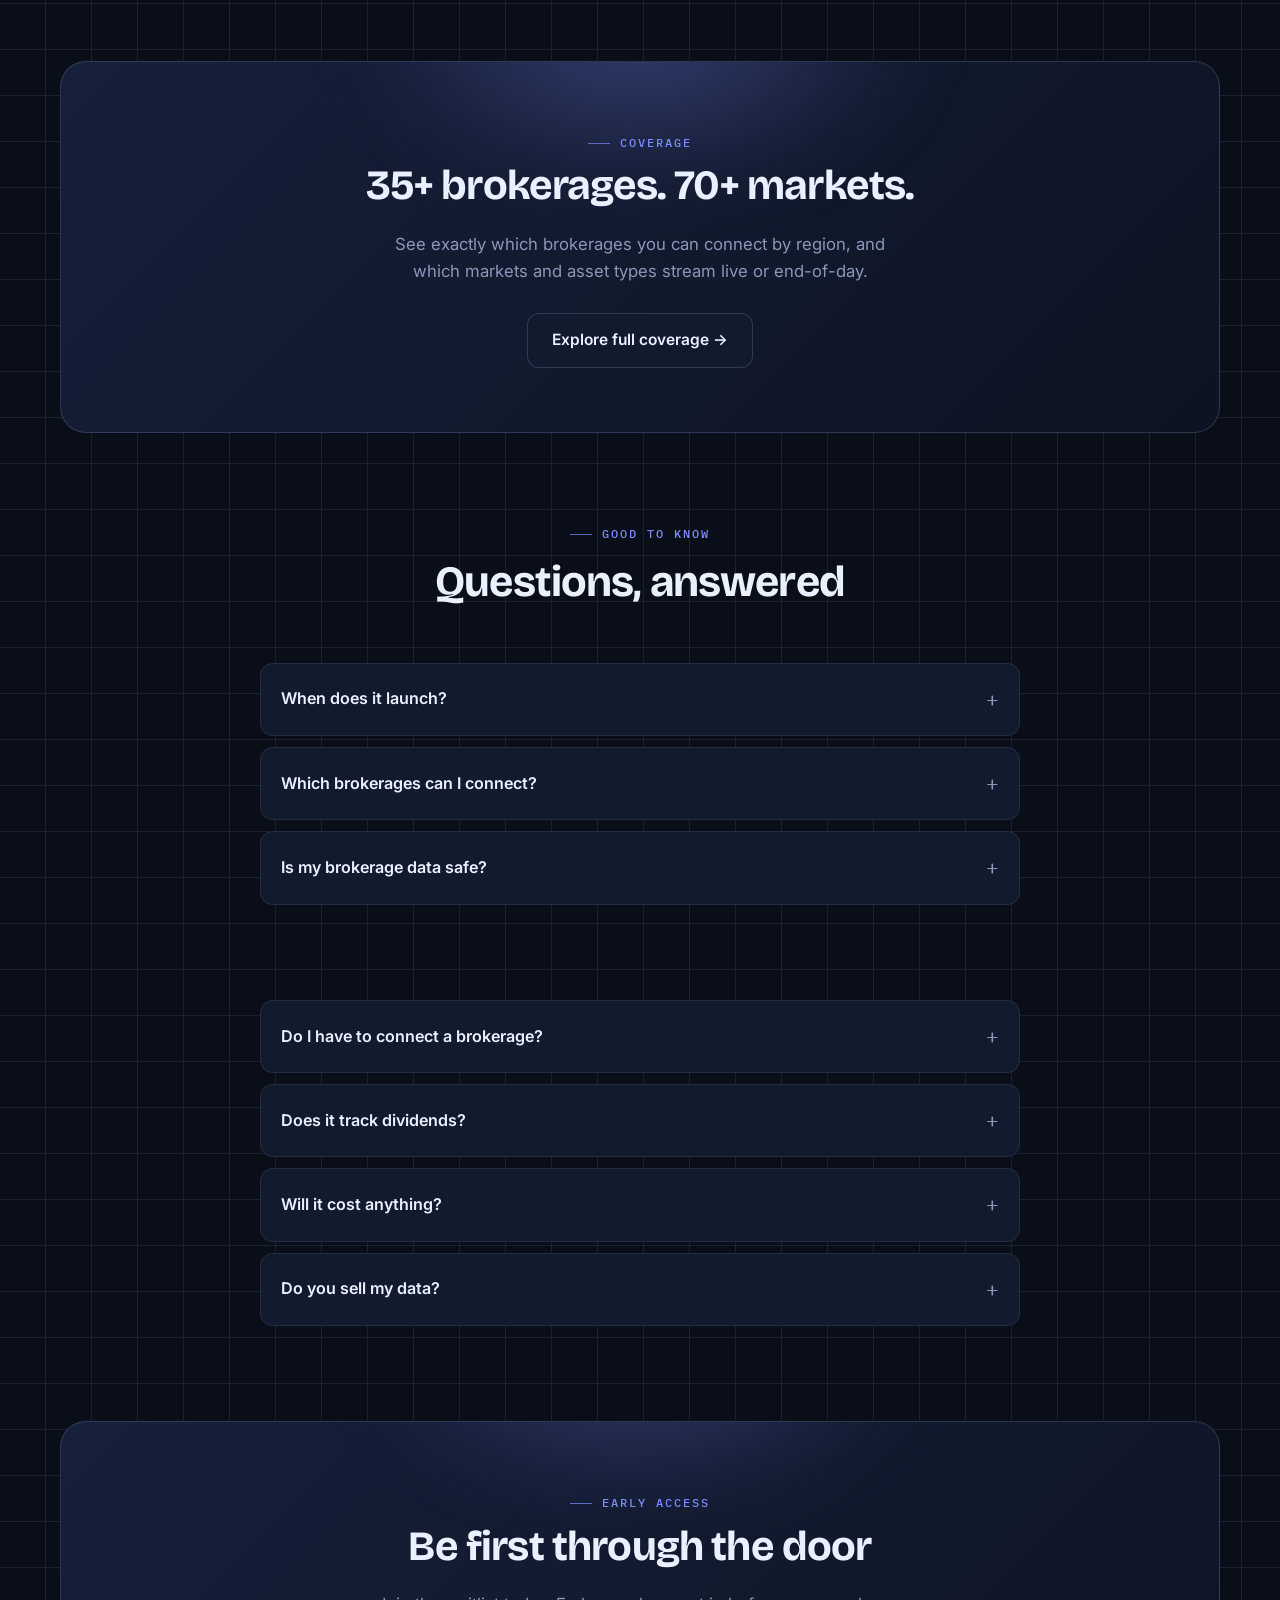
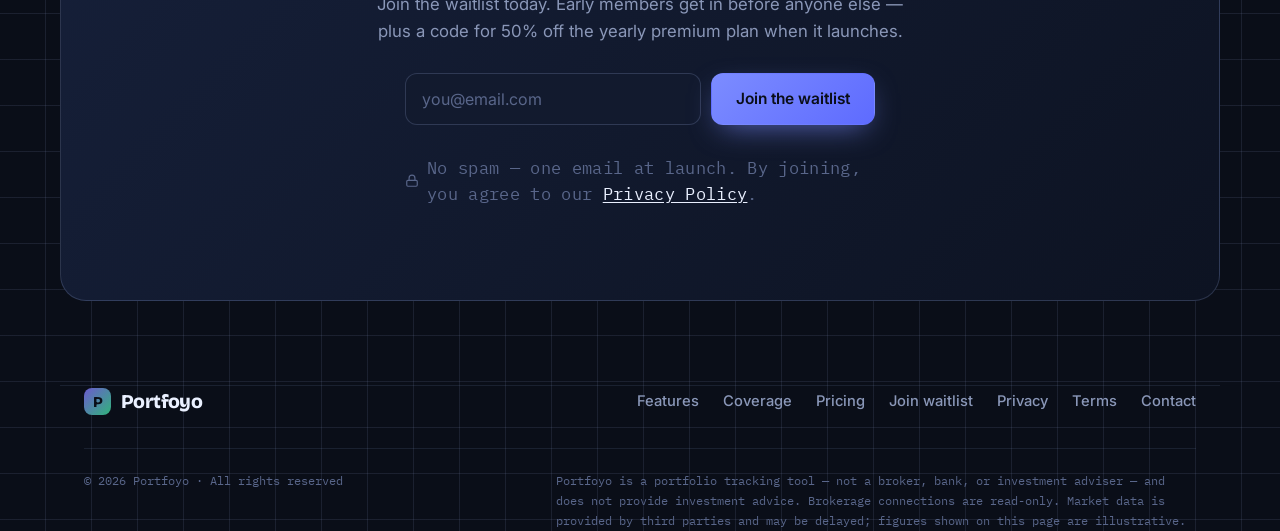
==== commit b39c64c6: "Compliance: consent notice + Privacy Policy link at point of collection on both waitlist forms" ====
--- a/index.html
+++ b/index.html
@@ -113,7 +113,7 @@
         <div class="form-status" role="status" aria-live="polite"></div>
         <p class="form-note">
           <svg width="14" height="14" viewBox="0 0 24 24" fill="none" stroke="currentColor" stroke-width="2"><rect x="3" y="11" width="18" height="10" rx="2"/><path d="M7 11V7a5 5 0 0 1 10 0v4"/></svg>
-          NO SPAM — ONE EMAIL AT LAUNCH
+          <span>No spam — one email at launch. By joining, you agree to our <a href="privacy.html">Privacy&nbsp;Policy</a>.</span>
         </p>
       </form>
 
@@ -537,6 +537,10 @@
           <button type="submit" class="btn btn-primary">Join the waitlist</button>
         </div>
         <div class="form-status" role="status" aria-live="polite"></div>
+        <p class="form-note">
+          <svg width="14" height="14" viewBox="0 0 24 24" fill="none" stroke="currentColor" stroke-width="2"><rect x="3" y="11" width="18" height="10" rx="2"/><path d="M7 11V7a5 5 0 0 1 10 0v4"/></svg>
+          <span>No spam — one email at launch. By joining, you agree to our <a href="privacy.html">Privacy&nbsp;Policy</a>.</span>
+        </p>
       </form>
     </div>
   </section>
--- a/styles.css
+++ b/styles.css
@@ -176,6 +176,8 @@
 .form-note { font-family: var(--mono); font-size: 0.74rem; letter-spacing: 0.02em; color: var(--mute-2);
   margin-top: 13px; display: flex; align-items: center; gap: 8px; }
 .form-note svg { flex: 0 0 auto; }
+.form-note a { color: var(--paper); text-decoration: underline; text-underline-offset: 2px; }
+.form-note a:hover { color: var(--iris); }
 .form-status { margin-top: 12px; font-size: 0.92rem; font-weight: 500; min-height: 1.2em; }
 .form-status.ok { color: var(--up); } .form-status.err { color: var(--down); }
 @media (max-width: 540px) {
